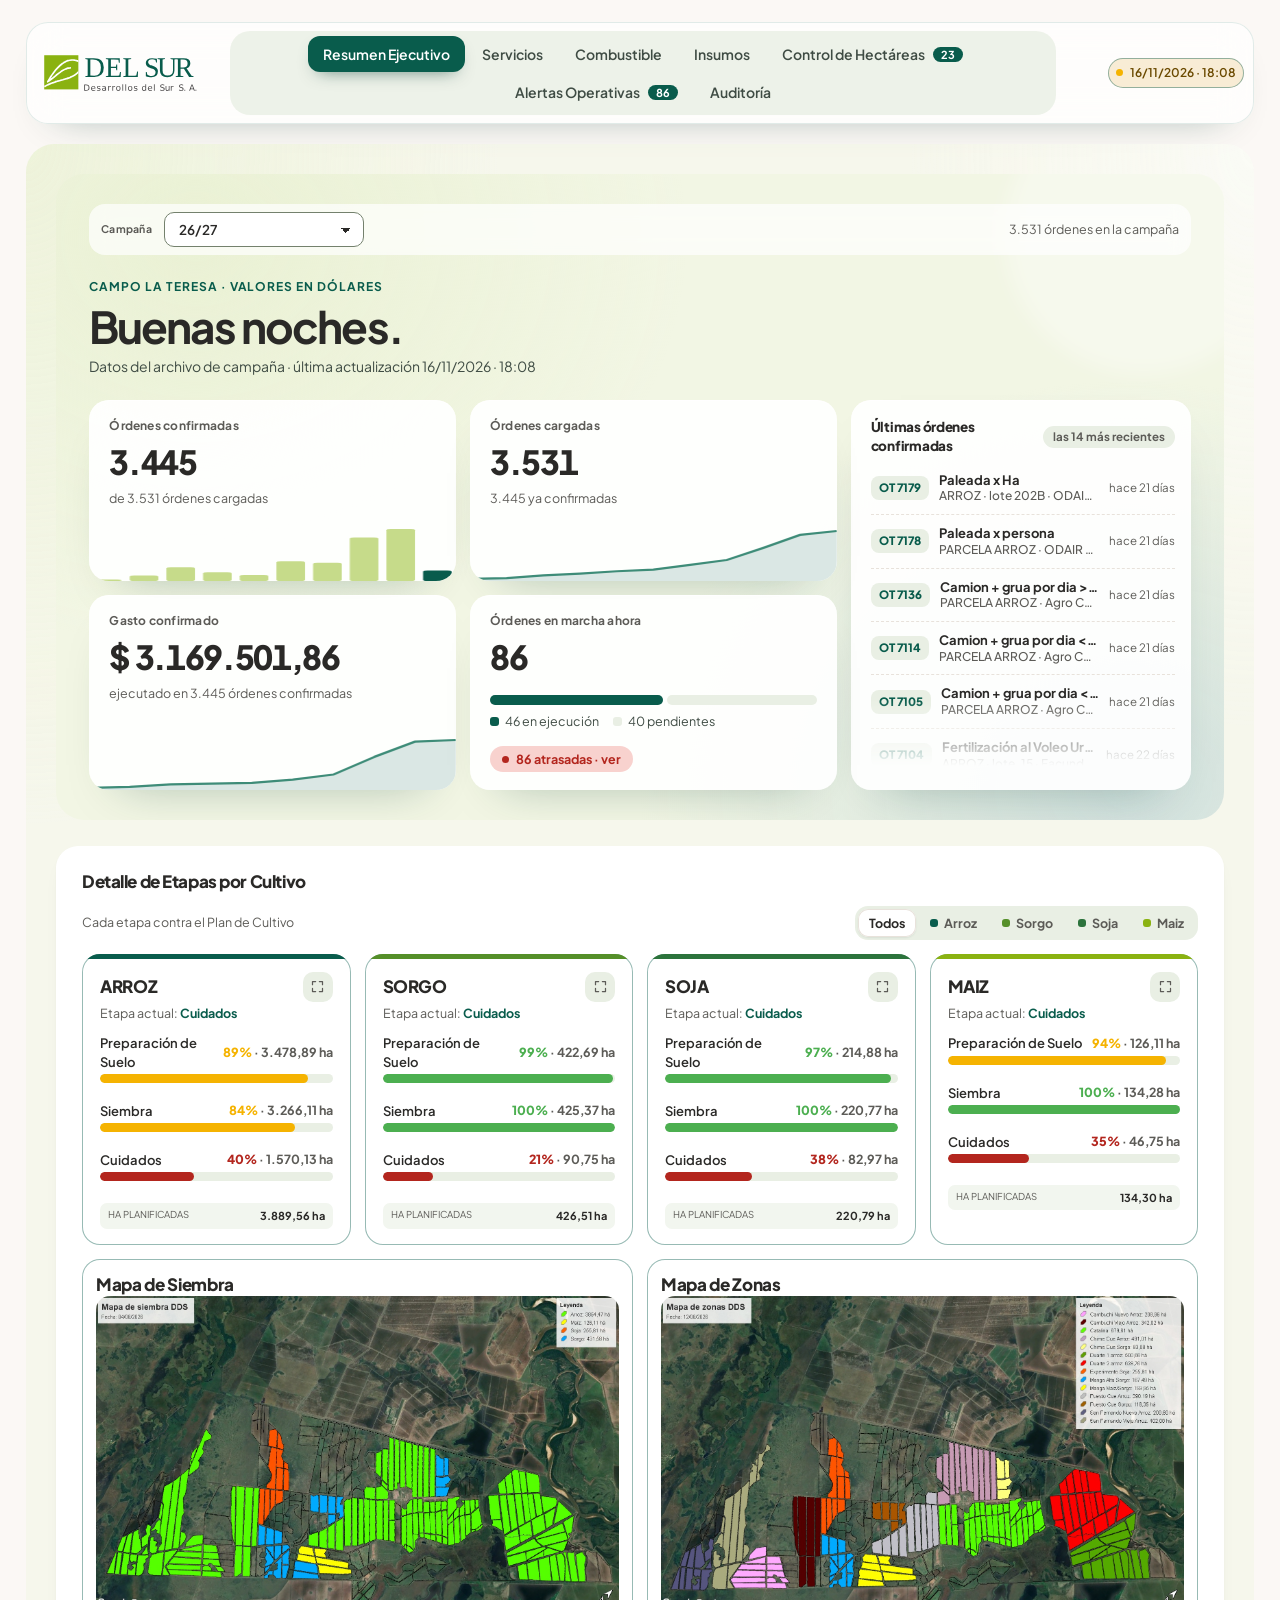
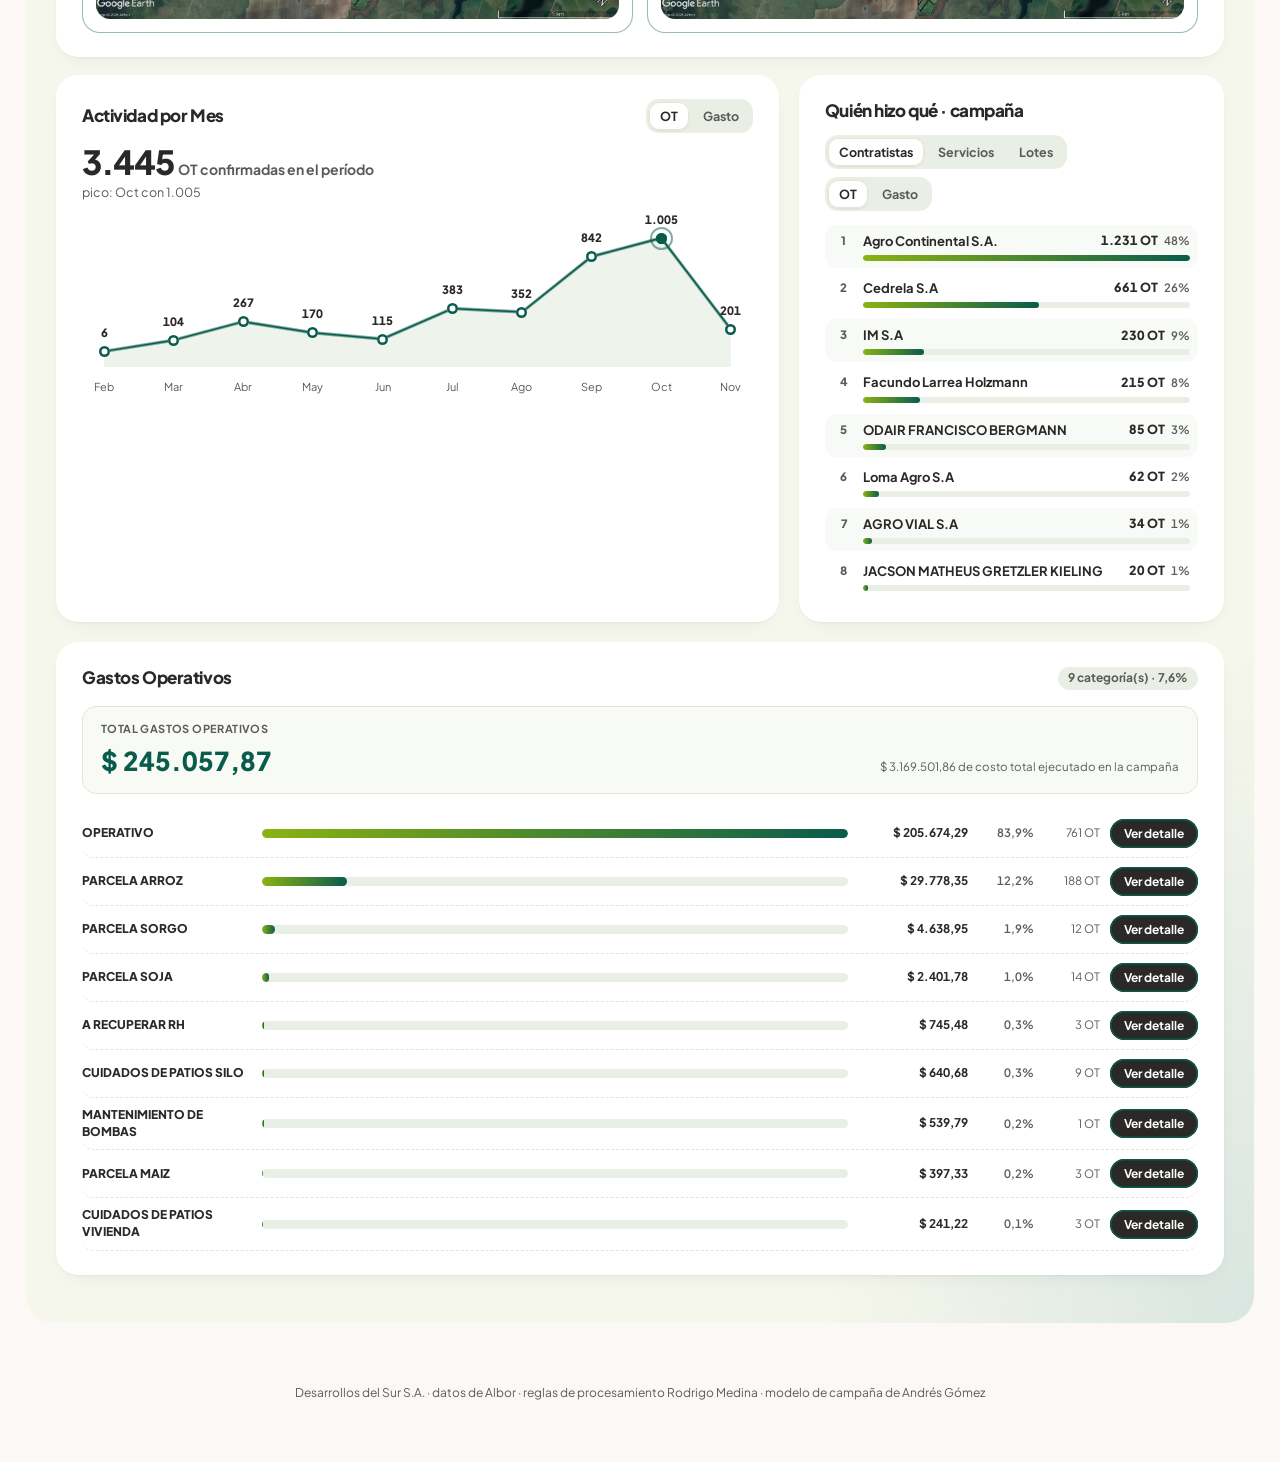
==== index.html @ 4238212d "Agregar detalle desplegable en alertas operativas" ====
<!DOCTYPE html>
<html lang="es">
<head>
<meta charset="utf-8">
<meta name="viewport" content="width=device-width,initial-scale=1">
<title>Dashboard Campaña 26/27 · Del Sur</title>
<!-- Favicon: el isotipo vectorial de Del Sur (img/del-sur-isotipo.svg) — el cuadrado lima
     #8AB211 con la hoja en blanco, que a 16px se lee bien porque es una silueta sobre color
     pleno. Hasta el 26/10/2026 aca habia un PNG en base64 incrustado: 6.021 caracteres que
     viajaban dentro del HTML en cada carga.
     Los dos PNG son respaldo y no sobran: Safari NO soporta favicon en SVG, y
     apple-touch-icon es el icono que usa iOS al agregar la pagina a la pantalla de inicio.
     Los tres archivos ya estaban en el repo desde el 20/10, sin enlazar. -->
<link rel="icon" type="image/svg+xml" href="img/del-sur-isotipo.svg">
<link rel="icon" type="image/png" sizes="32x32" href="img/favicon-32.png">
<link rel="apple-touch-icon" href="img/apple-touch-icon.png">
<!-- Plus Jakarta Sans: la tipografia del Portal del Sur. Es el cambio de mayor impacto visual de
     todo el redisenio — mas que cualquier regla de layout. Se pide a Google Fonts igual que el
     Portal; si algun dia molesta la dependencia externa, se autoaloja y solo cambia este link.
     display=swap para que el tablero se lea con la tipografia del sistema mientras baja. -->
<link rel="preconnect" href="https://fonts.googleapis.com">
<link rel="preconnect" href="https://fonts.gstatic.com" crossorigin>
<link rel="stylesheet" href="https://fonts.googleapis.com/css2?family=Plus+Jakarta+Sans:wght@400;500;600;700;800&display=swap">
<link rel="stylesheet" href="css/base.css">
<!-- Los tokens que consumen ui.css y shell.css: espaciado, escala tipografica, superficies,
     tintes, sombras y los pasteles derivados del logo. Va JUSTO despues de base.css y antes de las
     hojas de modulo. No redefine nada de base.css: las correcciones de contraste viven alla. -->
<link rel="stylesheet" href="css/tokens.css">
<link rel="stylesheet" href="css/overlay.css">
<link rel="stylesheet" href="css/header.css">
<link rel="stylesheet" href="css/tabs.css">
<link rel="stylesheet" href="css/panel.css">
<link rel="stylesheet" href="css/kpis.css">
<link rel="stylesheet" href="css/cultivos.css">
<link rel="stylesheet" href="css/avance.css">
<link rel="stylesheet" href="css/problemas.css">
<link rel="stylesheet" href="css/resumen.css">
<link rel="stylesheet" href="css/mapa.css">
<link rel="stylesheet" href="css/tables.css">
<link rel="stylesheet" href="css/gastos.css">
<link rel="stylesheet" href="css/alertas.css">
<link rel="stylesheet" href="css/auditoria.css">
<link rel="stylesheet" href="css/footer.css">
<!-- Las dos capas del redisenio, en ESTE orden. ui.css va despues de las hojas de modulo porque
     son refinamientos que tienen que ganarles sin subir especificidad; shell.css va ULTIMA porque
     es la capa que define el resultado final (lo dice su propio encabezado). Invertirlas cambia
     que regla gana en el encabezado, en las tablas y en los KPI. -->
<link rel="stylesheet" href="css/ui.css">
<link rel="stylesheet" href="css/shell.css">
<!-- Ultima a proposito: la hoja de impresion necesita ganarle a las de modulo y al vestido por
     orden de carga, sin subir especificidad. Ver css/reporte.css. -->
<link rel="stylesheet" href="css/reporte.css">
</head>
<body>

<div id="overlay"><div class="box">
  <div class="spin"></div>
  <h2 id="ov-title">Cargando datos de campaña…</h2>
  <p id="ov-msg">Descargando y procesando la información desde el repositorio remoto.</p>
  <button class="retry" id="ov-retry">Reintentar</button>
</div></div>

<div class="wrap" id="app">
  <header class="top">
    <div class="brand">
      <!-- El logotipo es img/brand/del-sur-logo.svg, el VECTORIAL. Hasta el 23/10/2026 se cargaba
           img/logo_del_sur.svg, que pese a la extension no era vectorial: eran 2.061.979 bytes de
           PNG en base64 metidos dentro de un <svg>, sin un solo valor de color en el archivo. El
           vectorial pesa 15.137 bytes —136 veces menos, y se descarga en cada carga de pagina— y
           trae los colores reales de la marca (#8AB211 el lima de la hoja, #095C4C el petroleo del
           texto, #494748 el gris y el blanco). Es ademas la fuente de la paleta: la correccion de
           --teal en base.css sale de este archivo.
           Se usa el de img/brand/, que es el que se mantiene: el 19/10 se le saco la bajada
           ("PRODUCCION AGRICOLA - GANADERA") y el viewBox paso de 281x87 a 281x72. El de la raiz,
           img/del-sur-logo.svg, quedo con la version vieja y ya no se carga.
           Ojo: las proporciones no son iguales a las del PNG anterior (4,47 contra 3,90), asi que
           a la misma altura de 56px el logotipo se ve algo mas angosto. -->
      <div class="logo-box"><img src="img/brand/del-sur-logo.svg" alt="Desarrollos del Sur S.A."></div>
      <!-- El 26/10/2026 se saco de aca el titulo "Seguimiento de Campana 26/27" y la barra paso a
           tener la estructura de Airo: marca | botones | derecha, sin titulo de pagina (ver
           shell.html:100-130 del Portal). El titular seguia ocupando el centro de la barra, que es
           justo el lugar donde Airo pone los modulos.
           El titulo NO se borro, se volvio invisible-pero-legible: sigue siendo el unico <h1> del
           documento y es lo primero que anuncia un lector de pantalla al entrar. Sacarlo del todo
           dejaba la pagina sin encabezado de primer nivel.
           La bajada se queda: pasa a ser la segunda linea de la marca, que es el mismo lugar que
           ocupa "Desarrollos del Sur" bajo el logotipo de Airo. -->
      <div class="b-txt"><h1 class="solo-lectores">Seguimiento de Campaña 26/27</h1>
        <!-- La moneda se declara aca, una sola vez para todo el tablero: cada monto lleva un "$"
             corto y ninguna columna repite "US$" en su encabezado. Antes el simbolo largo iba en
             cada celda — 268 repeticiones solo en el Detalle por Servicio — para decir algo que no
             cambia en ninguna pantalla. Todas las cifras del Excel vienen en dolares. -->
        </div>
    </div>
    <!-- Los modulos viven DENTRO de la barra, en la columna del medio, como .mg-navs en Airo. -->
    <nav class="tabs" id="tabs-nav">
      <button class="tab active" data-mod="resumen">Resumen Ejecutivo</button>
      <button class="tab" data-mod="servicios">Servicios</button>
      <button class="tab" data-mod="combustible">Combustible</button>
      <button class="tab" data-mod="insumos">Insumos</button>
      <button class="tab" data-mod="hectareas">Control de Hectáreas <span class="badge" id="b-exc">0</span></button>
      <button class="tab" data-mod="alertas">Alertas Operativas <span class="badge" id="b-al">0</span></button>
      <button class="tab" data-mod="auditoria">Auditoría</button>
    </nav>
    <div class="header-right">
      <button type="button" class="menu-toggle" id="menu-toggle" aria-label="Abrir menú de módulos" aria-expanded="false" aria-controls="tabs-nav">
        <span class="menu-toggle-bars" aria-hidden="true"><span></span><span></span><span></span></span>
      </button>
      <div class="t-date" id="t-date">—</div>
    </div>
  </header>

  <div class="menu-backdrop" id="menu-backdrop" hidden></div>
  <!-- TAB 1: Resumen Ejecutivo -->
  <section class="page active">

    <!-- Filtro de Campaña del Resumen Ejecutivo. Es EXCLUSIVO de esta pestaña y de la vista
         "Avance Detallado" que cuelga de ella (comparten el mismo estado, campaniaResumenActiva en
         render.js): cambia TODO el contexto del Resumen — KPIs, costos, etapas por cultivo, gastos
         operativos y posibles problemas — eligiendo un paquete ya calculado de D.resumen_campanias.
         NO es un filtro global: Servicios (que tiene el suyo propio), Combustible, Insumos, Control
         de Hectáreas, Alertas Operativas y Auditoría no reaccionan a este selector. Arranca siempre
         en la campaña vigente, nunca recuerda la última elección.
         No lleva .fnote: su texto cambiaría de largo con cada campaña y reacomodaría el select en
         cada cambio (ver CLAUDE.md). El contexto de la campaña va en el pie de los KPIs. -->
    <!-- La portada del Resumen tiene la forma del hero de Airo (#mg-hero, shell.html:139-170):
         primero la fila de filtros, despues el encabezado grande — versalitas, saludo y linea de
         frescura — y abajo las cifras.
         Dos piezas de Airo NO estan, porque copiarlas seria inventar datos:
         - el nombre en el saludo ("Buenas tardes, Andres."): aca no hay sesion ni usuario. Queda
           el saludo a secas, que es lo que el propio Airo hace en su otra vista (minga.js:932).
         - la cadena "Albor -> n8n -> Airo": este tablero lee un .xlsx exportado, no Albor en vivo.
           Dibujar ese flujo mostraria una tuberia que no existe. -->
    <section class="hero">
      <div class="gfilter">
        <label for="rescampania">Campaña</label>
        <select id="rescampania"></select>
        <!-- Airo cierra su fila de filtros con el total a la derecha ("2.940 ordenes"). -->
        <p class="gfilter-cuenta" id="res-cuenta"></p>
      </div>

      <div class="hero-cab">
        <div>
          <p class="eyebrow" id="hero-eyebrow">Campo La Teresa · Valores en Dólares</p>
          <h2 id="hero-hola">Hola.</h2>
          <p class="hero-sub" id="hero-sub"></p>
        </div>
      </div>

      <!-- 1. Estado general de la campaña.
           Las tarjetas y la cinta comparten una grilla de dos columnas, como .mg-hero-cuerpo en
           Airo (minga.css:231): las cifras a la izquierda en dos columnas, la cinta de ordenes
           a la derecha en una columna fija. -->
      <div class="hero-cuerpo">
        <div class="kpis kpis-exec" id="exec-kpis"></div>
        <!-- Airo rotula su cinta "de Albor" con un punto en vivo. Acá NO: este tablero lee el
             .xlsx exportado, no Albor en tiempo real, así que decir eso seria mentir sobre de
             donde salen los datos. En su lugar va cuantas ordenes se estan listando. -->
        <div class="cinta-ot">
          <div class="cinta-cab"><b>Últimas órdenes confirmadas</b><span class="cinta-n" id="cinta-n"></span></div>
          <div class="cinta-lista" id="cinta-lista"></div>
        </div>
      </div>
    </section>

    <!-- 2. Detalle de Etapas por Cultivo: primer bloque analítico tras los KPIs. El Mapa de
         Siembra vive DENTRO de esta misma cuadrícula (.cults), como una tarjeta más al final —
         renderCultivoDetalle() (render.js) la agrega al innerHTML junto con las tarjetas de
         cultivo, así ocupa las columnas vacías de la última fila en vez de tener su propio panel
         aparte (ver README.md). No hay markup fijo acá para la imagen: se pierde cada vez que
         render.js reescribe #cults, por eso el listener de events.js está delegado sobre #cults
         (elemento estable), no atado directo a la imagen. -->
    <!-- La puerta de entrada a "Avance Detallado" (más abajo) ya no está acá: vive dentro de la
         tarjeta del cultivo que se pone en foco, abajo a la izquierda, y abre el desglose de ESE
         cultivo. Un acceso general no tenía a qué cultivo llevar — abría al último mirado — y esa
         vista es siempre de un cultivo. La arma renderCultivoDetalle() en js/render.js. -->
    <div class="panel"><h3>Detalle de Etapas por Cultivo</h3>
      <!-- Cabecera al modo de Airo (.mg-hero-avance-cab, shell.html:182): de un lado qué se está
           mirando, del otro las píldoras para mirar un cultivo solo. Las píldoras las llena
           renderCultivoDetalle(), que es quien sabe qué cultivos tiene la campaña elegida. -->
      <div class="cults-cab">
        <p class="cults-sub">Cada etapa contra el Plan de Cultivo</p>
        <div class="segbtns" id="cult-foco" role="group" aria-label="Ver avance de"></div>
      </div>
      <div class="cults" id="cults"></div></div>

    <!-- 3. Ejecución operacional.
         "Estado de las Órdenes de Trabajo" se retiró: sus tres cifras ya están arriba, en las
         tarjetas de portada — confirmadas en la suya, y En Ejecución + Pendientes en "Órdenes en
         marcha ahora", con su barra de dos tramos. Era el mismo dato dos veces.
         La actividad queda sola, a todo el ancho, así que ya no necesita el envoltorio de dos
         columnas. -->
    <!-- Los dos van lado a lado, como .mg-extra2 en Airo (minga.css:1188): la actividad
         ocupa 1,7 partes y el ranking 1. Debajo de 1100px se apilan. -->
    <div class="resumen-par">
    <div class="panel"><h3>Actividad por Mes
      <!-- Qué medir, con el mismo grupo segmentado que las píldoras de cultivo. Los botones los
           pinta renderActividadMensual() para que el elegido salga marcado sin duplicar el
           estado entre el HTML y el JS. -->
      <div class="segbtns" id="act-medir" role="group" aria-label="Qué medir"></div></h3>
      <!-- La cifra grande del período y el pico, como en la cabecera de .mg-act de Airo: antes
           esa misma información iba en una nota chica debajo del gráfico. -->
      <div class="lchart-cab" id="act-cab"></div>
      <div id="resumen-actividad-mensual"></div></div>

    <!-- "Quién hizo qué": el mismo trabajo confirmado, agrupado por contratista, por servicio o
         por lote (.mg-rank en Airo). Los dos grupos de botones los pinta renderRanking(). -->
    <div class="panel"><h3>Quién hizo qué · campaña</h3>
      <!-- Los dos grupos van juntos debajo del título y alineados a la izquierda, como
           .mg-rank-cab en Airo (minga.css:993). Con el primero empujado al extremo derecho del
           título y el segundo pegado a la izquierda, los dos escalones no se leían como dos
           decisiones de la misma lista. -->
      <div class="rank-cab">
        <div class="segbtns" id="rank-dim" role="group" aria-label="Agrupar por"></div>
        <div class="segbtns segbtns-chico" id="rank-med" role="group" aria-label="Medir por"></div>
      </div>
      <div class="rank-lista" id="rank-lista"></div>
    </div>
    </div>

    <!-- 4. Gastos Operativos: MISMA posición/estilo de tarjeta que el viejo panel "Distribución
         del Gasto: Áreas No Agrícolas" que reemplaza (mismo wrapper .panel, mismo lugar del
         módulo) — desglose de gastos operativos (Actividades no agrícolas de OPERATIVAS,
         config.js) por categoría, con detalle expandible por Servicio/Contratista.
         "opex-panel" es una clase adicional (no reemplaza a .panel) solo para separarla del
         bloque de arriba (Estado de OT + Actividad Mensual) sin afectar el margen del resto de
         los .panel del dashboard — ver resumen.css. -->
    <div class="panel opex-panel"><h3>Gastos Operativos <span id="opex-sub"></span></h3>
      <div class="opex-total" id="opex-total"></div>
      <div id="opex-rows"></div>
    </div>

    <!-- "Posibles Problemas en la Campaña" se retiró del tablero a pedido. El modelo las sigue
         calculando (resumen.problemas, js/data/resumen.js): no se borró ninguna regla, solo dejó
         de mostrarse. -->
  </section>

  <!-- TAB 2 -->
  <section class="page">
    <!-- Filtros de Servicios. "Campaña" es EXCLUSIVO de este módulo: cambia sobre qué campaña de
         consultasOT se calcula toda la pestaña (opciones dinámicas, ver renderAll en render.js) y
         no afecta a ningún otro módulo. Se combina con Mes y con los filtros de Detalle por Servicio. -->
    <div class="gfilter"><label for="gcampania">Campaña</label>
      <select id="gcampania"></select>
      <label for="gmes">Mes</label>
      <select id="gmes"><option value="ALL">Toda la Campaña</option></select>
      <!-- Cultivo tiene el MISMO alcance que Mes: no esconde filas ya calculadas, vuelve a sumar
           cada grupo sobre las OT de ese cultivo (ver filtrarServiciosPorCultivo en
           js/data/servicios.js), asi que KPIs, acumulado, Detalle por Servicio y Gasoil por Área
           quedan todos expresados sobre Campaña + Mes + Cultivo. Opciones dinamicas por campaña,
           con ARROZ/SOJA/SORGO/MAIZ primero. -->
      <label for="gcultivo">Cultivo</label>
      <select id="gcultivo"><option value="ALL">Todos</option></select>
      <!-- Lote: mismo alcance que Cultivo (vuelve a sumar los grupos, ver filtrarServiciosPorLote en
           js/data/servicios.js). Es DEPENDIENTE del Cultivo: elegir uno acota la lista a sus lotes;
           con Cultivo en "Todos" se ven todos. Ver poblarLotesServicios en render.js. -->
      <label for="glote">Lote</label>
      <select id="glote"><option value="ALL">Todos</option></select>
      <span class="fnote" id="gnote"></span></div>
    <div class="gkpis" id="gkpis"></div>
    <div class="panel hero-panel"><h3>Detalle por Servicio <span id="gld-sub"></span></h3>
      <div class="scontr">
        <label for="glabor">Servicio</label>
        <select id="glabor"><option value="ALL">Todos los servicios</option></select>
        <label for="gestadio">Estadio</label>
        <select id="gestadio"><option value="ALL">Todos los estadios</option></select>
        <label for="gcontratista">Contratista</label>
        <select id="gcontratista"><option value="ALL">Todos</option></select>
      </div>
      <div class="scroll scroll-tall"><table class="ldt"><thead><tr>
        <!-- "Trabajo Ejecutado" unifica las viejas columnas "Ha Ejec." y "Horas Ejec.": cada fila
             muestra la cantidad con SU unidad (ha / hrs / kg), nunca convertida a otra — ver
             renderLaborDetalle (render.js). -->
        <!-- La columna "OT Conf." lleva el caret ▸/▾: cada fila se despliega y muestra las OT
             individuales que la componen (OT · Fecha · Cultivo · Lote · Trabajo Ejecutado · Costo
             Total), sin columna extra de "Ver detalle" — ver renderLaborDetalle (render.js). -->
        <!-- Dos columnas de plata, y la diferencia entre ellas son los insumos:
             · "Costo Servicio" = labor propia + labor de terceros. Es lo que costo el SERVICIO.
             · "Costo Total"    = eso mas los insumos que la OT consumio.
             Van pegadas a proposito: leerlas juntas es lo que distingue un servicio caro de uno
             barato que aplico mucho producto. En Siembra la fila dice US$ 170.203,55 de servicio
             contra US$ 759.134,00 de total — el resto es semilla y tratamiento.
             Las columnas "Labor Tercero" e "Insumos" siguen sin estar (se quitaron a pedido del
             usuario el 24/09/2026): el modelo calcula las tres partes (l.prop/l.terc/l.ins), pero
             la tabla no desglosa la labor en propia/tercero ni muestra el insumo suelto.
             "Costo Servicio" reemplazo al panel aparte de Costo de Servicios (sin insumos), que
             duplicaba esta misma tabla mas abajo (13/10/2026, decision del usuario). -->
        <th>Servicio</th><th>Estadio</th><th class="tr">OT Conf.</th><th class="tr">Trabajo Ejecutado</th>
        <th>Contratista</th><th class="tr">Costo Servicio</th><th class="tr">Costo Total</th></tr></thead><tbody id="gld"></tbody></table></div></div>
    <!-- Sin KPI de litros arriba de la tabla: el mismo numero esta ahora en la fila de Total, al
         pie, que es donde se lee junto con las OT y el costo que lo acompanan. -->
    <div class="panel sub"><h3>Consumo de Gasoil por Área</h3>
      <!-- Igual que el Detalle por Servicio: la columna "OT" lleva el caret ▸/▾ y cada área se
           despliega con las OT que la componen, con las MISMAS columnas de aquel desplegable
           (OT · Fecha · Cultivo · Lote · L. Consumidos · Costo Total · Observaciones) — ver
           renderGasoil/svDetalleGasoil en js/render.js. -->
      <!-- Las mismas columnas del Detalle por Servicio, con "L. Consumidos" donde aquel pone
           "Trabajo Ejecutado" y sin su "Costo Servicio": en estas OT no hay labor que separar del
           total, el costo es todo combustible. Servicio y Contratista van VACIAS: asi vienen en las lineas del
           Excel para estas OT —no traen linea de categoria Servicio y el campo contratista esta
           en blanco—, y se muestran tal cual en lugar de inventarles un valor. El area es el
           estadio de la OT, por eso ocupa esa columna. La barra de Participacion y la columna %
           se quitaron a pedido del usuario. -->
      <div class="scroll"><table><thead><tr><th>Servicio</th><th>Estadio</th><th class="tr">OT Conf.</th><th class="tr">L. Consumidos</th><th>Contratista</th><th class="tr">Costo Total</th></tr></thead><tbody id="gasbody"></tbody></table></div></div>
    <!-- Trabajos que la campania hizo PARA un tercero. El dato sale de la observacion de la OT,
         que es el unico lugar donde consta: el contratista dice quien ejecuto, no para quien. Va
         debajo del gasoil porque la mayoria son traslados y logistica, el mismo tipo de trabajo. -->
    <div class="panel sub"><h3>Trabajos para Terceros <span id="terc-sub"></span></h3>
      <!-- Mes propio: el de la barra de arriba NO se aplica a este panel, para que los dos no se
           crucen y dejen la tabla vacia sin que se entienda cual de los dos la vacio. Campania y
           Cultivo si siguen valiendo, porque definen el conjunto de OT. -->
      <div class="scontr">
        <label for="tercmes">Mes</label>
        <select id="tercmes"><option value="ALL">Toda la Campaña</option></select>
        <label for="terctercero">Tercero</label>
        <select id="terctercero"><option value="ALL">Todos</option></select>
      </div>
      <div class="scroll"><table><thead><tr><th>Tercero / OT</th><th>Fecha</th><th>Trabajo</th><th class="tr">Horas</th><th class="tr">Costo</th></tr></thead><tbody id="tercbody"></tbody></table></div></div>
  </section>

  <!-- TAB 3: Combustible -->
  <section class="page" id="pg-combustible">
    <div class="gfilter">
      <label for="cmes">Mes</label>
      <select id="cmes"><option value="ALL">Toda la Campaña</option></select>
      <label for="cterc">Tercero</label>
      <select id="cterc"><option value="ALL">Todos</option></select>
      <!-- Máquina: sale de la observación de la OT (ver COMBUSTIBLE_MAQUINAS en js/config.js, que
           reúne todas las variantes de escritura de cada equipo). Solo los movimientos con OT
           vinculada tienen observación, así que elegir una máquina deja fuera del resultado a los
           niveles "Solo contratista" y "OT no disponible" — es esperado, no un filtro roto. -->
      <label for="cmaq">Máquina</label>
      <select id="cmaq"><option value="ALL">Todas</option></select>
      <!-- Movimiento: separa el consumo real de los préstamos de combustible y sus devoluciones,
           que viajan en la misma hoja pero no son consumo (ver clasificarPrestamoCombustible en
           js/data/combustible.js). Los préstamos no tienen tercero ni máquina, así que elegir uno
           de esos filtros los deja fuera. -->
      <label for="ctipo">Movimiento</label>
      <select id="ctipo">
        <option value="ALL">Todos</option>
        <option value="consumo">Solo consumo</option>
        <option value="prestamo">Solo préstamos</option>
        <option value="devolucion">Solo devoluciones</option>
      </select>
      <button type="button" class="prob-link" id="comb-print">Imprimir reporte</button>
    </div>
    <!-- Encabezado del reporte. En pantalla no se ve: existe para el papel, donde los cuatro
         selectores de arriba salen como cajas que no dicen qué está elegido y la hoja termina
         sin decir de qué recorte de datos habla. Lo llena combArmarReporte() en js/render.js,
         que es quien sabe qué quedó seleccionado. -->
    <div class="rep-cab" id="comb-reporte">
      <h2>Reporte de Combustible</h2>
      <p class="rep-filtros" id="comb-rep-filtros"></p>
      <p class="rep-pie" id="comb-rep-pie"></p>
    </div>
    <div class="kpis" id="comb-balance"></div>
    <div class="panel sub"><h3>Ingresos</h3>
      <div class="scroll"><table><thead><tr><th>Proveedor</th><th class="tr">Registros</th><th class="tr">Litros</th><th class="tr">Participación</th><th class="tr">%</th></tr></thead><tbody id="combingbody"></tbody></table></div></div>
    <!-- Consumo: la columna no es "Tercero" sino "Uso / Detalle". El texto sale de la atribución
         por niveles que resuelve js/data/combustible.js (OT vinculada -> observación de la OT;
         Solo contratista -> nombre del tercero; OT no disponible -> parcela del movimiento; Labor
         Propia), a partir del cruce consultaInsumos.referenciaOrigen = consultaOT.referencia. Todo
         se resuelve al construir el modelo, nunca al renderizar. Clic en una fila para ver sus
         movimientos; la última fila es el total de lo que se está viendo con los filtros activos.
         El orden de las filas depende del filtro de Máquina: sin filtro van por litros, de mayor a
         menor (la vista general responde "en qué se va el combustible"); con una máquina elegida van
         cronológicamente, de la más antigua a la más reciente (ahí se lee la cronología de ese
         equipo). La fecha no es una columna: se lee al desplegar la fila, junto al movimiento al
         que pertenece. -->
    <div class="panel sub"><h3>Consumo <span id="comb-uso-sub"></span></h3>
      <div class="scroll"><table><thead><tr><th>Uso / Detalle</th><th class="tr">Movimientos</th><th class="tr">Consumo</th><th class="tr">Participación</th><th class="tr">%</th></tr></thead><tbody id="combbody"></tbody></table></div></div>
  </section>

  <!-- TAB 4: Insumos -->
  <section class="page">
    <div class="gfilter">
      <label for="imes">Mes</label>
      <select id="imes"><option value="ALL">Toda la Campaña</option></select>
      <label for="itipo">Tipo de Insumo</label>
      <select id="itipo"><option value="ALL">Todos</option></select>
      <label for="iinsumo">Insumo</label>
      <select id="iinsumo"><option value="ALL">Todos los Insumos</option></select>
    </div>
    <div class="kpis hidden" id="ins-stock-kpis"></div>
    <div class="kpis" id="ins-activity-kpis"></div>
    <div class="errbanner hidden" id="ins-multi-unidad-warning"></div>
    <div class="panel sub"><h3>Ingreso de Insumos <span id="ins-ingreso-sub"></span></h3>
      <div class="scroll"><table><thead><tr><th>Insumo</th><th>Proveedor</th><th class="tr" title="Cantidad de registros agrupados">Movimientos</th><th class="tr">Cantidad</th></tr></thead><tbody id="ins-ingreso"></tbody></table></div></div>
    <div class="panel sub"><h3>Consumo de Insumos <span id="ins-consumo-sub"></span></h3>
      <div class="scroll"><table><thead><tr><th>Insumo</th><th>Proveedor</th><th class="tr" title="Cantidad de registros agrupados">Movimientos</th><th class="tr">Cantidad</th></tr></thead><tbody id="ins-consumo"></tbody></table></div></div>
    <div class="panel sub" id="ins-resumen-unidades-panel"><h3>Resumen de Cantidades por Unidad de Medida</h3>
      <div class="scroll"><table><thead><tr><th class="tr" title="Cantidad de insumos distintos agrupados en esta unidad">Insumos</th><th class="tr">Stock Inicial</th><th class="tr">Ingreso</th><th class="tr">Consumo</th><th class="tr">Balance</th></tr></thead><tbody id="ins-resumen-unidades"></tbody></table></div></div>
  </section>

  <!-- TAB 5 -->
  <section class="page">
    <div class="gfilter ha-filtros">
      <!-- Cultivo va primero porque es el filtro mas grueso: acota los otros dos. Es un <select>
           comun y no un .ha-selector con buscador como Servicio y Lote — son cuatro opciones, un
           buscador ahi seria un paso de mas. Comparte el estilo igual: .gfilter los pinta juntos. -->
      <label for="ha-cultivo">Cultivo</label>
      <select id="ha-cultivo"><option value="">Todos los cultivos</option></select>
      <label id="ha-label-servicio" for="ha-toggle-servicio">Servicio</label>
      <div class="ha-selector" data-filtro="servicio">
        <!-- multiple: Servicio admite varios valores. Nace de que el informe PDF de labores
             repetidas tenia que poder listar las cuatro labores de plaina y disco juntas, y con un
             solo valor hacian falta cuatro informes. El <select> real sigue oculto y es solo el
             estado; lo que se ve y se opera es el menu de abajo. -->
        <select id="ha-servicio" multiple hidden aria-hidden="true" tabindex="-1"><option value="">Todos los servicios</option></select>
        <button type="button" class="ha-selector-toggle" id="ha-toggle-servicio" aria-haspopup="dialog" aria-expanded="false" aria-controls="ha-menu-servicio" aria-labelledby="ha-label-servicio ha-toggle-servicio">Todos los servicios</button>
        <div class="ha-selector-menu" id="ha-menu-servicio" role="dialog" aria-labelledby="ha-label-servicio" hidden>
          <input type="search" id="ha-buscar-servicio" placeholder="Buscar servicio…" aria-label="Buscar servicio" autocomplete="off" aria-controls="ha-opciones-servicio">
          <div class="ha-selector-opciones" id="ha-opciones-servicio"></div>
          <span class="ha-selector-estado" id="ha-estado-servicio" role="status"></span>
        </div>
      </div>
      <label id="ha-label-lote" for="ha-toggle-lote">Lote</label>
      <div class="ha-selector" data-filtro="lote">
        <select id="ha-lote" hidden aria-hidden="true" tabindex="-1"><option value="">Todos los lotes</option></select>
        <button type="button" class="ha-selector-toggle" id="ha-toggle-lote" aria-haspopup="dialog" aria-expanded="false" aria-controls="ha-menu-lote" aria-labelledby="ha-label-lote ha-toggle-lote">Todos los lotes</button>
        <div class="ha-selector-menu" id="ha-menu-lote" role="dialog" aria-labelledby="ha-label-lote" hidden>
          <input type="search" id="ha-buscar-lote" placeholder="Buscar lote…" aria-label="Buscar lote" autocomplete="off" aria-controls="ha-opciones-lote">
          <div class="ha-selector-opciones" id="ha-opciones-lote"></div>
          <span class="ha-selector-estado" id="ha-estado-lote" role="status"></span>
        </div>
      </div>
      <button type="button" id="ha-limpiar">Limpiar filtros</button>
      <span class="fnote" id="ha-ayuda">Buscá por palabras, sin importar acentos o mayúsculas. En Servicio podés elegir varios a la vez; el menú queda abierto hasta que lo cierres. Los filtros se combinan y actualizan las tablas y los indicadores.</span>
    </div>
    <div class="kpis" id="ha-kpis"></div>
    <div class="panel"><h3>Lotes con Exceso de Superficie · Detalle de OT y Labores <span id="exc-sub"></span></h3>
      <div class="scroll"><table><!-- Siete columnas. Las filas de detalle reutilizan la grilla con otro significado:
                 OT | Actividad | Servicio | Fecha | Estado | Ha | % Exceso — ver renderControlHectareasDatos en render.js. -->
            <thead><tr><th colspan="2">Cultivo</th><th>Lote</th><th class="tr">Ha Plan</th><th class="tr">Ha Ejec.</th><th class="tr">Dif. Ha</th><th class="tr">% Exceso</th></tr></thead><tbody id="exc"></tbody></table></div></div>
    <!-- La MISMA labor de PREPARACION DE SUELO cargada mas de una vez sobre un lote, donde la SUMA
         de esas OT pasa el plan. No lo detecta el panel de arriba: alli el lote entra con la OT mas
         grande (max), no con la suma, asi que dos pasadas de 24,22 ha sobre un lote de 24,22 dan
         exceso cero. Los Cuidados quedan fuera a proposito: repetirlos es agronomicamente normal
         (ver REPETIDAS_ESTADIOS en config.js). -->
    <div class="panel" id="panel-repetidas"><h3>Labores de Preparación Repetidas que Superan el Lote · Detalle de OT <span id="rep-sub"></span>
      <!-- Imprime SOLO este panel; de ahí se guarda como PDF desde el propio diálogo del
           navegador. Reutiliza .prob-link, el mismo botón-píldora del resto del tablero. -->
      <button type="button" class="prob-link" id="rep-pdf">Informe PDF</button></h3>
      <!-- Encabezado del informe: en pantalla no se ve, existe para el papel. Lo llena
           repArmarInforme() en js/render.js, que es quien sabe qué filtros están puestos. -->
      <div class="rep-cab" id="rep-informe">
        <h2>Labores de preparación repetidas que superan el lote</h2>
        <p class="rep-filtros" id="rep-informe-filtros"></p>
        <p class="rep-pie" id="rep-informe-pie"></p>
      </div>
      <div class="scroll"><table><thead><tr><th>Cultivo</th><th>Lote</th><th>Labor</th><th class="tr">Ha Plan</th><th class="tr">Suma OT</th><th class="tr">Dif. Ha</th><th class="tr">% Exceso</th></tr></thead><tbody id="rep"></tbody></table></div></div>
    <div class="panel"><h3>Lotes inhabilitados · Detalle de OT y Labores <span id="cancel-sub"></span></h3>
      <div class="scroll"><table><thead><tr><th>Cultivo</th><th>Lote</th></tr></thead><tbody id="cancel"></tbody></table></div></div>
    <div class="panel"><h3>OT sin Correspondencia en el Plan de Cultivo <span id="sinrtk-sub"></span></h3>
      <div class="scroll"><table><thead><tr><th>OT</th><th>Cultivo</th><th>Lote</th><th>Actividad</th><th>Labor / Servicio</th><th class="tr">Ha Cargadas</th><th>Estado</th></tr></thead><tbody id="sinrtk"></tbody></table></div></div>
  </section>

  <!-- TAB 6 -->
  <section class="page">
    <div class="gfilter">
      <label for="aestado">Estado</label>
      <select id="aestado">
        <option value="ALL">Todas</option>
        <option value="Pendiente">Pendiente</option>
        <option value="En Ejecución">En Ejecución</option>
      </select>
      <span class="fnote" id="anote"></span>
      <button type="button" class="prob-link" id="al-img">Descargar imagen de atrasadas</button>
    </div>
    <div class="kpis" id="al-kpis"></div>
    <div class="panel"><h3>OT Pendientes y En Ejecución <span id="al-sub"></span></h3>
      <!-- Cada fila se despliega desde el caret de OT y muestra su observacion completa, con el
           mismo patron de interaccion que el Detalle por Servicio. -->
      <div class="scroll"><table><thead><tr><th>Atraso</th><th>OT</th><th>Actividad</th><th>Servicio</th><th>Lote</th><th>Cultivo</th><th>Contratista</th><th>Estado</th><th>F. Teórica</th></tr></thead><tbody id="al"></tbody></table></div></div>
  </section>

  <!-- TAB AUDITORIA: dos sub-módulos dentro de la MISMA pestaña (no son pestañas nuevas del
       dashboard). La sub-navegación usa .subtab, NO .tab: events.js indexa document.
       querySelectorAll('.tab') contra las .page para cambiar de módulo, así que un botón .tab de más
       acá desalinearía esa correspondencia. Ver auditoria.css y mostrarAuditoria() en render.js. -->
  <section class="page">
    <nav class="subtabs" id="audit-subnav">
      <button type="button" class="subtab active" data-audit="infra">Infraestructura</button>
      <button type="button" class="subtab" data-audit="insumos">Insumos por Parcela</button>
      <button type="button" class="subtab" data-audit="siembra">Siembra por Parcela</button>
    </nav>

    <!-- SUB-MODULO 1: Presupuesto de Infraestructura vs Ejecucion (sin cambios) -->
    <div class="audit-view active" id="audit-view-infra">
    <!-- Puentes por Unidad. "Confirmados" son las unidades EJECUTADAS y las únicas que entran en el
         % de avance; En Ejecución y Pendientes se muestran al lado como trabajo en curso / por
         arrancar, nunca sumadas al avance (ver puentesPorUnidad en js/data/auditoria.js). -->
    <div class="panel sub"><h3>Puentes por Unidad</h3>
      <div class="scroll"><table><thead><tr><th>Tipo</th><th class="tr">Presupuestado</th><th class="tr">Confirmados</th><th class="tr">En Ejecución</th><th class="tr">Pendientes</th><th class="tr">Costo (Confirmados)</th><th class="tr">% Avance</th></tr></thead><tbody id="audit-puentes"></tbody></table></div></div>
    <!-- Trabajo de puentes medido en HORAS (retroexcavadora de Cedrela): es apoyo a los puentes de
         labor propia, no una unidad de puente construida, y por eso vive en su propia tabla y sus
         OT no entran en el avance de arriba. Sin presupuesto de horas en el .xlsx de
         infraestructura, así que no lleva % de avance. Clic en una fila para ver sus OT. -->
    <div class="panel sub"><h3>Trabajo de Puentes Propia + Cedrela</h3>
      <div class="scroll"><table><thead><tr><th>Estado</th><th class="tr">OT</th><th class="tr">Horas</th></tr></thead><tbody id="audit-puentes-horas"></tbody></table></div></div>
    <div class="panel sub"><h3>Gastos (trabajos medidos en Horas o Litros) <span id="audit-gastos-sub"></span></h3>
      <div class="scroll"><table><thead><tr><th>Trabajo</th><th class="tr">Horas Ejecutadas</th><th class="tr">Litros</th><th class="tr">Costo (Labor+Insumo)</th><th class="tr">OT (Confirmadas)</th></tr></thead><tbody id="audit-gastos"></tbody></table></div></div>
    <div class="panel"><h3>Auditoría de Infraestructura</h3>
      <div class="scroll"><table><thead><tr><th>Especificación</th><th>Unidad Medida</th><th class="tr">Presupuestado</th><th class="tr">Horas Ejecutadas</th><th class="tr">OT Labor Propia</th><th class="tr">OT Labor Tercero</th></tr></thead><tbody id="audit-items"></tbody></table></div></div>
    <div class="panel sub"><h3>Metros Presupuestados vs. Avance Ejecutado</h3>
      <div class="scroll"><table><thead><tr><th>Ítem</th><th class="tr">Metros Presupuestados</th><th class="tr">Avance Ejecutado</th><th class="tr">% Avance</th></tr></thead><tbody id="audit-metros"></tbody></table></div></div>
    </div>

    <!-- SUB-MODULO 2: Auditoría de Insumos por Parcela. Fuente ÚNICA = la hoja consultaOT, sus
         líneas de insumo de OT confirmadas (D.insumos_parcela, ver data.js): cada línea ya trae su
         parcela completa y sus hectáreas reales en columnas propias, sin cruzar hojas.
         Reutiliza .gfilter/.kpis/.panel/.scroll/tabla del resto del dashboard. -->
    <div class="audit-view" id="audit-view-insumos">
      <div class="gfilter ip-filter">
        <label for="ipcampania">Campaña</label>
        <select id="ipcampania"></select>
        <label for="iplote">Lote</label>
        <select id="iplote"><option value="ALL">Todos</option></select>
        <label for="ipcultivo">Cultivo</label>
        <select id="ipcultivo"><option value="ALL">Todos</option></select>
        <label for="iptipo">Tipo de Insumo</label>
        <select id="iptipo"><option value="ALL">Todos</option></select>
        <label for="ipinsumo">Insumo</label>
        <select id="ipinsumo"><option value="ALL">Todos</option></select>
        <!-- Estado de receta: a diferencia de los demás, no filtra líneas de consultaOT sino el
             resultado de comparar la dosis del lote contra la receta, así que se aplica después de
             agrupar (ver ipEstadoRecetaSel en render.js) y por eso no se repuebla en cascada. -->
        <label for="ipreceta">Estado de Receta</label>
        <select id="ipreceta" onchange="cambiarFiltroInsumosParcela()">
          <option value="ALL">Todos</option>
          <option value="Sobre receta">Sobre receta</option>
          <option value="Bajo receta">Bajo receta</option>
          <option value="Dentro de tolerancia">Dentro de tolerancia</option>
          <option value="Según receta">Según receta</option>
          <option value="Sin receta">Sin receta</option>
          <option value="Unidad no comparable">Unidad no comparable</option>
        </select>
      </div>
      <div class="ip-aviso hidden" id="ip-aviso"></div>
      <div class="ip-aviso hidden" id="ip-aviso-pendientes"></div>
      <div class="panel sub"><h3>Seguimiento de Receta</h3>
        <div class="rc-resumen" id="ip-receta"></div></div>
      <div class="panel sub"><h3>Cantidad Utilizada por Unidad de Medida</h3>
        <div class="scroll"><table><thead><tr><th>Unidad de Medida</th><th class="tr">Insumos Distintos</th><th class="tr">Cantidad Utilizada</th><th class="tr">Costo Total</th></tr></thead><tbody id="ip-unidades"></tbody></table></div></div>
      <div class="panel hero-panel"><h3>Resumen por Lote</h3>
        <div class="scroll scroll-tall"><table class="ldt"><thead><tr><th>Lote</th><th>Cultivo</th><th class="tr">Hectáreas</th><th class="tr">Aplicaciones</th><th class="tr">Insumos Distintos</th><th class="tr">Costo Total</th><th class="tr" title="Costo total de insumos del lote dividido su superficie">Costo / ha del Lote</th></tr></thead><tbody id="ip-parcelas"></tbody></table></div></div>
    </div>

    <!-- SUB-MODULO 3: Siembra por Parcela. Es una auditoría de CARGA, no un indicador: cruza las OT
         de siembra confirmadas contra el campo hectareasSembradas de consultaCultivos, que ningún
         otro archivo del dashboard lee. Sirve para saber qué corregir en Albor; no alimenta el
         avance, ni los costos, ni ningún KPI. Ver construirAuditoriaSiembra en js/data/auditoria.js. -->
    <div class="audit-view" id="audit-view-siembra">
      <!-- Acceso directo a la pantalla de Albor donde se cargan las hectáreas sembradas: es la
           acción que sigue a leer esta tabla, así que va arriba y visible, no enterrada en el
           texto del aviso. El href sale de ALBOR_CULTIVOS_URL (config.js), fuente única. -->
      <div class="sb-acciones" id="sb-acciones"></div>
      <div class="ip-aviso" id="sb-aviso"></div>
      <div class="panel sub"><h3>Resumen</h3>
        <div class="rc-resumen" id="sb-kpis"></div></div>
      <div class="panel hero-panel"><h3>Siembra declarada en la parcela vs. OT confirmadas <span id="sb-sub"></span></h3>
        <div class="scroll scroll-tall"><table class="ldt"><thead><tr>
          <th>Lote</th><th>Cultivo</th>
          <th class="tr" title="Hectáreas de la parcela según consultaCultivos">Plan</th>
          <th class="tr" title="Suma de las hectáreas sembradas (Unidades/Dosis) de las OT de siembra confirmadas, capada al plan del lote">Sembrado (OT)</th>
          <th class="tr" title="Campo hectareasSembradas de consultaCultivos">Declarado (parcela)</th>
          <th class="tr">Diferencia</th>
          <th>Labores de siembra</th>
          <th>Diagnóstico</th>
        </tr></thead><tbody id="sb-filas"></tbody></table></div></div>
    </div>
  </section>

  <!-- VISTA DE DETALLE: Avance Detallado por Cultivo. Es una .page más (así la muestra y la oculta
       el mismo mecanismo que a los módulos), pero NO tiene botón .tab propio: se entra con "Ver
       desglose detallado" desde el Resumen Ejecutivo y se sale con "Volver al Resumen Ejecutivo".
       Va ÚLTIMA a propósito: events.js indexa las .tab contra las .page por posición, así que una
       .page intercalada correría los índices de todos los módulos que vienen después.
       Un solo Cultivo a la vez, elegido en el selector — no hay una vista por cultivo. -->
  <section class="page" id="page-avance-detallado">
    <div class="av-head">
      <button type="button" class="prob-link av-volver" id="av-volver">← Volver al Resumen Ejecutivo</button>
      <!-- Campaña comparte estado con el selector del Resumen Ejecutivo (campaniaResumenActiva):
           cambiarla acá y volver deja el Resumen en esa misma campaña, y viceversa. Cultivo es
           propio de esta vista. -->
      <div class="gfilter av-filtro">
        <label for="avcampania">Campaña</label>
        <select id="avcampania"></select>
        <label for="avcultivo">Cultivo</label>
        <select id="avcultivo"></select>
      </div>
    </div>
    <div id="av-cuerpo"></div>
  </section>

  <footer class="foot" id="foot"></footer>
</div>

<!-- Vista ampliada de los mapas (Resumen Ejecutivo) — oculta por defecto (.open la muestra, ver
     events.js/mapa.css). Fuera de .wrap porque es position:fixed sobre toda la pantalla, igual
     criterio que #overlay/#menu-backdrop. Es UNO solo para los dos mapas: el src y el alt se
     copian de la imagen que se tocó (abrirMapaLightbox, events.js), por eso el <img> arranca
     vacío — nunca se ve así, el contenedor está oculto hasta que se abre. -->
<div class="mapa-lightbox" id="mapa-lightbox" role="dialog" aria-modal="true" aria-label="Mapa ampliado">
  <img id="mapa-lightbox-img" alt="">
</div>

<!-- Aviso de datos nuevos. Lo muestra vigilarDatosNuevos() (js/loader.js) cuando, al volver a esta
     pestaña, el .xlsx que sirve el sitio ya no es el que está cargado en pantalla. Arranca oculto,
     aparece UNA sola vez por sesión y al hacer clic recarga la página. Va fuera de .wrap porque es
     position:fixed sobre toda la pantalla, mismo criterio que #overlay y #mapa-lightbox. -->
<button type="button" class="aviso-datos" id="aviso-datos" hidden>
  Hay datos nuevos<span class="aviso-datos-cta">Actualizar</span>
</button>

<script src="vendor/xlsx.full.min.js" defer></script>
<script src="js/config.js" defer></script>
<script src="js/utils.js" defer></script>
<!-- Modelo de datos por dominio (js/data/): se cargan ANTES de js/data.js, que los orquesta.
     Entre si no tienen orden obligatorio (solo definen funciones, no ejecutan nada al cargar),
     pero data.js si tiene que ir ultimo porque buildData() las invoca. -->
<script src="js/data/ordenes.js" defer></script>
<script src="js/data/cultivos.js" defer></script>
<script src="js/data/servicios.js" defer></script>
<script src="js/data/combustible.js" defer></script>
<script src="js/data/insumos.js" defer></script>
<script src="js/data/auditoria.js" defer></script>
<script src="js/data/recetas.js" defer></script>
<script src="js/data/alertas.js" defer></script>
<script src="js/data/resumen.js" defer></script>
<script src="js/data.js" defer></script>
<script src="js/render.js" defer></script>
<script src="js/events.js" defer></script>
<script src="js/loader.js" defer></script>
<!-- Capa de interfaz: encabezado que se compacta al scrollear, revelado al entrar en pantalla,
     aria-current sobre la pestania activa y los badges en cero. Nada de esto toca un dato ni es
     necesario para leer un numero. Va ultimo porque observa nodos que render.js ya creo. -->
<script src="js/ui.js" defer></script>
</body>
</html>
---- css/base.css ----
:root{
  /* colores
     EL FONDO ES CREMA (23/10/2026). El tablero pasa de "blanco sobre verde palido" a "blanco sobre
     crema", siguiendo al Portal del Sur, que es la referencia de disenio que eligio el usuario. Con
     el fondo calido, la tinta y el gris de apoyo tambien se vuelven calidos: los verdosos de antes
     (#1c2b21 y #52605A) chocaban contra el crema. Los nuevos salen de la familia del gris #494748
     del logotipo, y los dos pasan AA con margen sobre crema (13,74 y 6,42).

     El verde NO desaparece: sigue siendo el color de accion (--teal, el petroleo #095C4C del logo,
     7,50 sobre crema). Lo que cambia es que deja de ser tambien el fondo.

     Tres colores se corrigieron antes, el mismo dia, por CONTRASTE, midiendo los ratios WCAG con la
     formula de luminancia relativa, no a ojo:

       --muted  #6b7c72 -> #52605A   4,42 -> 6,60 sobre blanco (4,09 -> 6,11 sobre --bg)
       --r      #E53935 -> #B3261E   4,23 -> 6,54 sobre blanco
       --teal   #1E6B5C -> #095C4C   6,34 -> 7,93 sobre blanco

     --muted era el peor: NO llegaba a los 4,5 que pide AA contra NINGUN fondo del tablero, y es
     el gris de los encabezados de tabla, de las etiquetas de los 24 filtros, de .k-lab y del
     subtitulo del encabezado. Una sola linea arregla once pares que fallaban.

     --r importa porque es el color de .exd, la celda de exceso: el dato por el que existe la
     Auditoria de Hectareas.

     --teal ademas no era color de marca: #095C4C es el verde petroleo exacto del texto "DEL SUR"
     del logotipo (img/del-sur-logo.svg). Subir el contraste salio gratis.

     Los tres se usan tambien como FONDO con texto blanco encima (.tab.active, .pill-r, .tag,
     .badge, .prob-count, .subtab.active, .f-r, .f-gris...). Al oscurecerlos ese texto mejora, no
     empeora: verificado uno por uno. .f-y y .pill-y llevan texto oscuro, pero --y no se toco.

     --green #5AA02C -> #6E8A2E (23/10): 3,23 -> 3,93. Es el MISMO matiz lima del logo bajado a
     luminosidad de trazo. No se puso el lima literal #8AB211 a proposito: da 2,48 sobre blanco y
     --green no es relleno sino el trazo del foco de teclado (header.css:38, panel.css:22, el
     border-color de :focus de los 24 selects). Con el lima literal el foco de teclado dejaria de
     cumplir el 3:1 que pide WCAG para objetos graficos. */
  --green:#6E8A2E;
  --green-l:#8BC34A;
  --green-xl:#C5E1A5;
  --teal:#095C4C;
  --ink:#2A2927;
  --muted:#5C5B57;
  --line:#E8E2DB;
  --bg:#FBF8F5;
  --card:#fff;
  --g:#4CAF50;
  --y:#F5B301;
  --o:#F57C00;
  --r:#B3261E;

  /* tipografía */
  /* Plus Jakarta Sans, la del Portal del Sur. El fallback deja el tablero legible si Google Fonts
     no responde: nunca se queda sin tipografia. */
  --font-sans:'Plus Jakarta Sans','Segoe UI',Arial,sans-serif;

  /* radios */
  /* Radios del Portal del Sur: .panel va en 22px y .kpi en 20px. El tablero tenia 14/12/10, que
     sobre fondo crema y sin bordes se lee duro. Es, junto con la tipografia, lo que mas cambia la
     cara. --radius-input queda en 8 a proposito: un control con radio de tarjeta parece tarjeta. */
  /* Los radios son los de Airo, leidos del bloque "variables del tablero de Andres, re-tenidas"
     de minga.css (26/10/2026): ahi el Portal remapea estas mismas variables a 16/14/10. Antes
     estaban en 22/16/12, que redondeaba de mas los controles chicos.
     Ojo: las TARJETAS no usan estos tokens. Airo le da 22px a .panel y .kpi con una regla propia,
     y 28px a la pagina entera; eso vive en shell.css. */
  --radius-lg:16px;
  --radius-md:14px;
  --radius-sm:10px;
  --radius-input:8px;
  --radius-pill:20px;
  --radius-bar:5px;

  /* sombras */
  --shadow-sm:0 1px 2px rgba(0,0,0,.04);
}
*{box-sizing:border-box;margin:0;padding:0}
body{font-family:var(--font-sans);background:var(--bg);color:var(--ink);line-height:1.4;-webkit-font-smoothing:antialiased}
/* 1220px, el ancho de siempre. El 13/10/2026 se subio a 1560px porque el Detalle por Servicio,
   con siete columnas desde que se agrego Costo Servicio, no entraba; al dia siguiente se volvio
   aca al quitar dos cosas que lo ensanchaban — el "US$" repetido en cada celda y el Trabajo
   Ejecutado del Total cuando mezcla unidades, que listaba tres magnitudes seguidas. Verificado a
   1220: ni la tabla de siete columnas ni el desplegable de ocho parten una sola celda en dos
   renglones, con y sin filtros. */
/* 1320px es el ancho de Airo (--ancho:min(1320px,100vw - 2*var(--pad)) en minga.css). Los 1220
   anteriores venian de las siete columnas del Detalle por Servicio; 1320 les da MAS lugar, no
   menos, asi que el motivo de aquel limite se respeta igual. */
.wrap{max-width:1320px;margin:0 auto;padding:22px 26px 60px}
#app{display:none}
/* !important: sin esto, una regla posterior con la misma especificidad (ej. .kpis{display:grid})
   puede ganarle a .hidden en el cascade y el bloque queda visible pese a la clase. */
.hidden{display:none!important}
---- css/tokens.css ----
/* ============================================================================
   TOKENS DEL TABLERO · Desarrollos Del Sur S.A.
   ============================================================================
   Este archivo define las 55 variables que css/shell.css y css/ui.css consumen y
   que no existian en ningun :root del proyecto. Confirmado con grep contra todas
   las hojas: son exactamente 55.

   POR QUE ES BLOQUEANTE. Una declaracion con var() indefinida NO se descarta al
   parsear: gana la cascada igual y recien al computar se vuelve `unset`. Para
   padding, margin, gap, background, box-shadow y border eso es `initial`
   (0 / transparent / none); para color, font-size, letter-spacing y line-height
   es `inherit`. O sea que shell.css sin este archivo no deja el rediseno a medio
   pintar: deja `td{padding:var(--sp-3)}` en padding 0 en TODAS las celdas de
   TODAS las tablas, y `.panel{padding:var(--sp-6)}` en 0 en todos los paneles.

   ORDEN DE CARGA. Este archivo va JUSTO DESPUES de css/base.css y antes de las
   hojas de modulo. Las variables son de resolucion diferida, asi que shell.css y
   ui.css las ven aunque se carguen mucho despues.

   ESTE ARCHIVO NO REDEFINE NADA DE base.css. Las cuatro correcciones de
   contraste (--muted, --r, --teal, --green) se aplicaron en base.css mismo, que
   es donde vive la paleta del tablero. Aca solo se declaran tokens NUEVOS. Tener
   el mismo token en dos archivos es la clase de duda que despues cuesta una
   tarde.

   MODO OSCURO: ESTE ARCHIVO NO LLEVA BLOQUE :root[data-theme="dark"], Y ES A
   PROPOSITO. Hay 136 literales de color sin tokenizar repartidos en 13 de las 16
   hojas enlazadas, mas 7 en js/render.js. Definir el oscuro hoy deja 62 reglas
   ilegibles el mismo dia (filas de hover y de abierto con fondo claro literal y
   texto heredado de body, chips con el par roto, los 24 selects con fondo
   #fcfdfb literal). No agregar el bloque por inercia en la proxima fase: primero
   hay que tokenizar esos literales, una hoja por vez.

   ============================================================================
   COLORES DEL LOGO · img/brand/del-sur-logo.svg
   ============================================================================
   Verificados con grep sobre el SVG vectorial, que es el que index.html carga
   desde el 23/10/2026. Toda la paleta de abajo deriva de aca.

     #8AB211  verde lima/oliva  - la hoja del isotipo
     #095C4C  verde petroleo    - el texto "DEL SUR"
     #494748  gris             - el subtitulo "Desarrollos del Sur S. A."
     #FFFFFF  blanco            - el fondo del logo

   El 19/10 se le quito la bajada al logotipo ("PRODUCCION AGRICOLA - GANADERA")
   y con ella desaparecio el quinto color, #575354. Donde hacia falta un gris
   intermedio se deriva de #494748, no se reintroduce el viejo.

   REGLA DE USO DEL LIMA: #8AB211 da 2.48:1 contra blanco. Es color de marca, no
   de interfaz. Entra como MATIZ (diluido en los pasteles y en los tintes, y
   oscurecido en --on-tint-g y --border-g) pero NUNCA como texto ni como trazo
   fino sobre fondo claro. Esta regla es el motivo por el que --green no es el
   lima literal: ver el comentario de base.css.
   ============================================================================ */

:root{

  /* ---- MARCA: los cinco colores del logo, tal cual, sin retocar -----------
     Se declaran como tokens para que nadie los vuelva a escribir a mano y para
     que la cadena de derivacion de todo lo de abajo sea rastreable. */
  --marca-lima:#8AB211;        /* hoja del isotipo */
  --marca-petroleo:#095C4C;    /* texto "DEL SUR" */
  --marca-gris:#575354;        /* subtitulo */
  --marca-gris-osc:#494748;    /* subtitulo */
  --marca-blanco:#FFFFFF;


  /* ======================================================================
     1. ESPACIADO · escala de 4px con dos anclas duras
     ======================================================================
     Las dos anclas reproducen EXACTO los valores con los que se verifico a
     1220px que ninguna celda parte en dos renglones. Si se mueven, hay que
     repetir esa verificacion. */
  --sp-1:4px;    /* gap y padding del grupo de pildoras (.tabs, .subtabs),
                    margin-top de la cifra de KPI, .top.scrolled comprimido */
  --sp-2:7px;    /* ANCLA 1: padding vertical de th. tables.css:2 dice 7px, y
                    shell.css:230 es `th{padding:var(--sp-2) var(--sp-3)}`.
                    Vale 7 y no 8 justamente para no reabrir la verificacion.
                    Es tambien el padding vertical de .tab y .subtab. */
  --sp-3:8px;    /* ANCLA 2: padding de td. tables.css:3 dice 8px y shell.css:234
                    es `td{padding:var(--sp-3)}`. El ancho de las siete columnas
                    del Detalle por Servicio depende de este valor. */
  --sp-4:12px;   /* padding horizontal de .tab, gap de la fila de KPI (hoy 12px,
                    identico), padding de .cult-card, margin-bottom de .panel */
  --sp-5:16px;   /* padding de la tarjeta de KPI (hoy 14px 15px), padding
                    horizontal de .prob y .sop-kpi, margin-bottom de .gfilter */
  --sp-6:20px;   /* padding de .panel. panel.css:1 es 18px 20px, asi que el
                    HORIZONTAL queda identico y no se pierde ancho util; solo
                    crecen 2px arriba y abajo. Tambien sangria de td.dl (hoy 22). */
  --sp-10:40px;  /* unico salto grande: el aire sobre el pie de pagina */


  /* ======================================================================
     2. TIPOGRAFIA
     ======================================================================
     Los rungs marcados "exacto" reproducen un valor que ya esta en pantalla y
     que el usuario acepto; los demas son el escalon mas cercano. */
  --fs-3xs:9px;      /* EXACTO: chips de unidad ha/hrs/kg (gastos.css:65) y .tag
                        (tables.css). OJO: shell.css:228 tambien manda th aca, lo
                        que bajaria la cabecera de 10.5 a 9px. Ver "cambios a
                        shell.css": esa linea tiene que pasar a --fs-2xs. */
  --fs-2xs:10.5px;   /* EXACTO: cabeceras th (tables.css:2), .rc-l, .foot, .pill,
                        .k-lab */
  --fs-xs:12px;      /* texto de apoyo: .t-sub del encabezado, .t-date, .k-foot,
                        .fnote, .sop-kpi .l */
  --fs-sm:13.5px;    /* EXACTO: los 24 selects de filtro (gastos.css:7). Es el
                        token que impide que la barra de filtros salte a 16px
                        heredados y envuelva en dos renglones. Tambien .tab y
                        .subtab y las filas tr.det. */
  --fs-md:13px;      /* titulo del panel anidado (.panel.sub h3, hoy 12px) */
  --fs-lg:15.5px;       /* EXACTO: .panel h3 del Portal del Sur */      /* EXACTO para el hero: .panel.hero-panel h3 ya es 15px.
                        .panel h3 sube de 13 a 15. NO usarlo para .brand h1:
                        para eso esta --fs-brand. */
  --fs-xl:19px;      /* EXACTO: cifra de los mini-KPI de Gasoil por Area y
                        Terceros (gastos.css:85). Tambien .ph-t (hoy 17px). */
  --fs-2xl:26px;     /* EXACTO: la cifra del KPI (kpis.css:11). OJO: shell.css:175
                        se lo aplica tambien a .kpis-exec, que resumen.css:21 fija
                        en 19px a pedido del usuario. Esa linea se borra. */
  --fs-3xl:32px;     /* EXACTO: el contador de Posibles Problemas (problemas.css:3) */
  --fs-brand:21px;   /* EXTRA, fuera de las 55. EXACTO: .brand h1 (header.css:9).
                        Existe porque shell.css:79 le da --fs-lg al titulo del
                        encabezado, y subir --fs-lg a 21 agrandaria todos los
                        titulos de panel. Ver "cambios a shell.css". */

  --lh-tight:1.1;        /* interlineado de las cifras grandes: lo justo para que
                            una coma decimal o un parentesis no se recorte */
  --ls-tight:-.02em;       /* EXACTO: tracking de .brand h1 (header.css:11). Tambien
                            .panel h3, .ph-t, .p-met */
  --ls-tighter:-.035em;    /* cifras de 19px para arriba: a ese tamano los digitos
                            sueltan demasiado aire */
  --ls-caps:.4px;        /* EXACTO: tracking de las mayusculas de th y tr.dethead
                            (tables.css:2 y :7). A 10.5px el tracking ES la
                            legibilidad. */


  /* ======================================================================
     3. SUPERFICIES
     ======================================================================
     Estos tres NO se inventan: son los literales verdosos que las hojas de
     modulo ya repiten (grep: 30 apariciones). Tokenizarlos no cambia un solo
     pixel en claro y deja medio hecha la tokenizacion de las 46 reglas que
     hoy pintan un fondo claro literal sin declarar color propio. */
  --surface-1:#F8F4EF;   /* el mas tenue: filas de detalle (gastos.css:110),
                            fondo de .rc-chip, hover de .cult-card */
  --surface-2:#F3EDE6;   /* hover de fila y de pestana (tr.sv-fila:hover,
                            tr.cu-fila:hover, .tab:hover, .subtab:hover) */
  /* Riel de las barras (lo que en Airo es --suave). Va tenido al verde y no al calido de los
     --surface-*, porque las barras llevan encima relleno lima o petroleo y sobre un gris calido
     el contraste entre riel y relleno se ensucia. */
  --pista:#E9EFE4;
  --surface-3:#EDE6DD;   /* fila abierta (.open), fondo de tr.tot, fondo de la
                            barra de modulos, y pista de TODAS las barras
                            (.bar, .opex-bar-track, .sopbar, .pu-bar,
                            .estbar-track). Sin esto las pistas quedan
                            transparentes y se pierde la referencia de
                            "sobre cuanto". */

  --line-strong:#74816D; /* el gris calido #575354 del logo inclinado al oliva.
                            CORREGIDO: las tres propuestas lo dejaban entre
                            #A8B199 y #B3B6B2, o sea 1.8-2.2:1, por debajo del
                            3.0 que WCAG 1.4.11 exige a un objeto grafico.
                            Medido: 4.11 sobre tarjeta, 3.68 sobre --surface-3,
                            3.81 sobre --bg. Es el pulgar de la barra de scroll
                            de las tablas de 560px, el hover de borde de los 24
                            selects y la cinta del KPI sin estado: tiene que
                            verse sin mirarlo a proposito. */

  --ink-soft:#3F4C44;    /* tinta de apoyo entre --ink y --muted: el #494748 del
                            logo corrido hacia el petroleo. Es el color de TODAS
                            las celdas de tabla (shell.css:236 pone
                            td{color:var(--ink-soft)}), o sea el texto mas
                            repetido de la herramienta. Medido: 9.02 sobre
                            tarjeta, 8.06 sobre fila abierta, 7.27 sobre el peor
                            pastel. Cumple el objetivo de 7:1 en los 17 fondos. */


  /* ======================================================================
     4. TINTES Y SUS TEXTOS · pares verificados
     ======================================================================
     Cada tinte viene con su tinta. Los ratios estan medidos con la formula de
     luminancia relativa WCAG; el minimo para texto chico es 4.5. */
  --tint-g:#E8F3DC;        /* fondo verde de marca: .tag-nuevo (caso nuevo contra
                              exceso-baseline.json), .chip-ha, .rc-e-segun.
                              Es el literal que ya usa gastos.css:70. */
  --on-tint-g:#3A5A10;     /* 6.90 sobre --tint-g. No es inventado: es el --u-ha
                              que gastos.css:69 ya declara para la unidad
                              hectarea, o sea el lima del logo llevado a tinta. */

  --tint-y:#F8ECD5;        /* ambar: .tag-desc ("a descontar", que es accion
                              pendiente y no error), .tag-rep, .pill-y,
                              .t-date.vieja, .rc-e-sobre */
  --on-tint-y:#6B4A00;     /* 6.89 sobre --tint-y. Reemplaza el #f59e0b de
                              tables.css:21, que sobre su propio fondo da 1.93 y
                              es literalmente ilegible hoy. */

  --tint-o:#FBDEC0;        /* naranja de severidad media-alta: .pill-o. Es el
                              literal de alertas.css:6. */
  --on-tint-o:#7A3A08;     /* 6.70 sobre --tint-o. Hoy .pill-o es blanco sobre
                              naranja macizo: 2.70, no llega ni a 3. */

  --tint-r:#FBE5E3;        /* rojo de hallazgo: .tag y .pill-r. Deliberadamente
                              mas claro que el #f8d2ce de la fila al-r, para que
                              la pildora se despegue de la fila tenida. */
  --on-tint-r:#9B1C18;     /* EXTRA, fuera de las 55. 6.77 sobre --tint-r y 5.87
                              sobre la fila #f8d2ce de Alertas. Con --r ya
                              corregido mas abajo, shell.css:257 y :269 pasan
                              igual (5.42), asi que este token es el margen extra
                              para el texto de 9px, no un arreglo obligatorio. */

  --tint-r-soft:#FBF3F2;   /* EXACTO (tables.css:5): rojo apenas insinuado de las
                              filas de grupo y de tr.dethead, donde el rojo
                              significa hallazgo */
  --tint-brand-soft:#F1F6EA; /* lima del logo al ~7%: fondo de tr.neutra.grp, las
                              filas de grupo que NO son hallazgo (Trabajos para
                              Terceros). Es lo que deja que .neutra siga apagando
                              el rojo. */


  /* ======================================================================
     5. ACENTO · el petroleo del logo sin retocar
     ====================================================================== */
  --acento:#095C4C;        /* #095C4C tal cual del logo. Es EL color de accion de
                              toda la hoja: td.dl, .ip-caret abierto, badges de
                              .tab y .subtab, texto de los selects, y origen de
                              --ring, --ring-2 y del tinte de las cuatro sombras.
                              Medido: 7.93 sobre tarjeta, 7.34 sobre --bg, 7.09
                              sobre --surface-3. El color de marca cumple el
                              objetivo de 7:1 sin diluirse: esa es la premisa de
                              esta paleta y se sostiene. */
  --on-acento:#FFFFFF;     /* el blanco del logo. 7.93 sobre --acento. */
  --teal-hover:#063F34;    /* --acento un escalon mas oscuro, para el hover del
                              boton Reintentar del overlay y del aviso flotante de
                              datos nuevos. OJO: shell.css:361 y :369 ponen el
                              REPOSO de esos dos en var(--ink), que es mas oscuro
                              que este valor, asi que el boton se aclararia al
                              pasar el cursor. Ver "cambios a shell.css": el
                              reposo pasa a var(--acento) y asi el hover oscurece
                              de verdad, ademas de devolver el verde de la marca
                              a los dos elementos mas destacados del tablero. */


  /* ======================================================================
     6. PASTELES · el cielo de tres manchas y el bloque de KPI
     ======================================================================
     Aca estaba el motivo exacto de la baja del 02/10: Airo traia rosa, pistacho
     y almendra, que son del Portal del Sur y no de Del Sur. Los tres nombres de
     variable se conservan porque shell.css los busca asi (lineas 40-42, 145-147
     y 165), pero los VALORES ya no son esos. Conviene renombrarlos a
     --c-lima / --c-petroleo / --c-neutro el dia que se pueda tocar shell.css. */
  --c-rosa:#EFF2DE;    /* YA NO ES ROSA: es #8AB211 (el lima del logo) al ~10%
                          sobre blanco. Primera mancha del cielo y primer
                          degradado del bloque de KPI. */
  --c-pist:#DFEAE4;    /* es #095C4C (el petroleo del logo) al ~12%. Es la mancha
                          que ancla el cielo a la marca. Es tambien el fondo mas
                          oscuro del tablero: todos los grises de texto estan
                          verificados contra este. */
  --c-almen:#F6F1E9;   /* YA NO ES ALMENDRA: es el gris calido #575354 al ~5%.
                          Es el fondo SOLIDO del bloque de KPI. Advertencia
                          medida: la tarjeta de KPI es color-mix(card 92%) y
                          contra este fondo da 1.22:1, o sea que las cuatro
                          tarjetas blancas NO se recortan solas. Necesitan su
                          propio anillo: ver "cambios a shell.css", linea 154. */


  /* ======================================================================
     7. BORDES DE ESTADO · los chips de reconciliacion de Auditoria
     ======================================================================
     CORREGIDOS. Los valores actuales (#bcd6ae, #cfe0c4, #e0c08a) dan 1.49, 1.32
     y 1.65 contra la superficie del chip: el borde ES el estado de la
     reconciliacion y a esos valores el estado no se ve. Subidos a >=3:1.
     ADVERTENCIA HONESTA: aun corregidos, los tres se separan poco ENTRE SI
     (la luminancia disponible ya se gasto en pasar el 3:1 contra el fondo).
     Conciliado / en tolerancia / sobrepasado no pueden distinguirse SOLO por el
     anillo: .rc-chip ya trae .rc-est con texto, que ahi se apoye el estado. */
  --border-g:#5E8A3C;       /* "conciliado / segun receta". 4.06 sobre tarjeta,
                               3.85 sobre --surface-1. Es el lima del logo bajado
                               a luminosidad de borde de verdad. */
  --border-g-soft:#7F9172;  /* "dentro de tolerancia": conforme pero no exacto.
                               3.39 sobre tarjeta. */
  --border-y:#96701A;       /* "sobrepasado", y los recuadros .ip-aviso y
                               .rc-nodisp. 4.54 sobre tarjeta. */


  /* ======================================================================
     8. FOCO Y ANILLOS
     ======================================================================
     El concepto de shell.css ("anillo en vez de borde") es tecnicamente
     correcto: inset 0 0 0 1px no suma 1px a la caja ni corta el radio, y en un
     tablero de 1220px cada pixel que no se gasta en bordes queda para las
     celdas. Lo que estaba mal eran los valores. */
  --ring:0 0 0 2px var(--card), 0 0 0 4px var(--acento);
                            /* FOCO DE TECLADO de los 24 selects. CORREGIDO a un
                               anillo SOLIDO de dos capas (halo de tarjeta +
                               petroleo). Las tres propuestas usaban un rgba al
                               28-35%, que compuesto da 1.35-1.60:1 contra los
                               3.0 que exige WCAG 2.2 1.4.11 — y ui.css:75 apaga
                               el outline nativo, asi que no queda nada atras. En
                               una herramienta operativa que se tabula entre 24
                               filtros todo el dia, el foco tiene que verse.
                               Asi da 7.93:1. */
  --ring-1:inset 0 0 0 1px rgba(9,92,76,.42);
                            /* El canto de las tarjetas: .top, .tabs, .gfilter,
                               .cult-card, .t-date, .panel. Es DECORATIVO (la
                               separacion real la hace --shadow-2), por eso no se
                               le exige 3:1: compuesto da ~2.1:1, que es casi el
                               doble del --line actual (1.21) y no dibuja una
                               linea dura sobre cada caja. */
  --ring-1-fuerte:inset 0 0 0 1px rgba(9,92,76,.68);
                            /* EXTRA, fuera de las 55. Para los casos donde el
                               anillo ES la caja y no hay sombra que lo supla:
                               .rc-chip, .sop-kpi y la tarjeta de KPI sobre el
                               bloque pastel. Compuesto da ~3.6:1. Un solo token
                               para las dos cosas obligaba a elegir entre tarjetas
                               sucias y cajas invisibles. */
  --ring-2:inset 0 0 0 1.5px var(--acento);
                            /* El anillo de enfasis, en petroleo macizo: el panel
                               hero "Detalle por Servicio" (hoy 2px teal) y los
                               botones de contorno .prob-link / .opex-toggle /
                               #al-img (hoy 1.5px teal). 7.93:1. Sin esto esos
                               botones quedan como texto suelto sin forma, porque
                               shell.css les pone border:0. */


  /* ======================================================================
     9. SOMBRAS Y RADIO
     ======================================================================
     Tenidas en rgba del verde petroleo, NO en el rgba(60,30,30) marron que
     shell.css trae de Airo. Una sombra verde sobre crema se lee como sombra de
     campo; la marron ensucia. shell.css tiene seis de esas en literal, no en
     var(): hay que reemplazarlas a mano (ver "cambios a shell.css"). */
  --shadow-1:0 1px 2px rgba(9,60,50,.06);
                            /* reposo: el encabezado pegajoso sin scrollear */
  --shadow-2:0 1px 2px rgba(9,60,50,.05), 0 8px 24px -16px rgba(9,60,50,.18);
                            /* la tarjeta: .panel, .prob, .top.scrolled. Es lo
                               que separa la tarjeta blanca del fondo ahora que
                               shell.css le saca el border. */
  --shadow-3:0 2px 6px -2px rgba(9,60,50,.10), 0 16px 32px -18px rgba(9,60,50,.22);
                            /* elevacion de hover: .prob:hover */
  --shadow-4:0 6px 18px -8px rgba(9,60,50,.18), 0 24px 52px -26px rgba(9,60,50,.32);
                            /* lo unico que flota sobre todo: .aviso-datos */
  --radius-xl:28px;         /* radio del bloque pastel de KPI. Extiende un escalon
                               la familia de base.css (sm 10 / md 12 / lg 14) y no
                               los 28 que menciona el comentario de shell.css: a
                               1168px de ancho util, 28 hace que el bloque se lea
                               como burbuja. Tiene que ser visiblemente mas
                               redondo que las tarjetas de 12px que lleva adentro. */


  /* ======================================================================
     10. MOVIMIENTO
     ======================================================================
     Es una herramienta que se tiene abierta todo el dia: el movimiento tiene que
     terminar, no acompaniar. */
  --ease:cubic-bezier(.2,.6,.2,1);  /* arranca rapido y frena largo, sin rebote */
  --dur-1:90ms;    /* microinteraccion: el :active de un boton. Por debajo de
                      100ms se percibe como instantaneo. */
  --dur-2:150ms;   /* color y fondo: hover de .tab, .subtab, selects, .ip-caret.
                      Es exactamente el .15s que tabs.css:2 y auditoria.css:7 ya
                      usan, asi que lo enlazado y lo nuevo van al mismo ritmo. */
  --dur-3:240ms;   /* geometria: compresion del encabezado al scrollear y
                      revelado de bloques. Mas lento porque mueve layout. */


  /* ======================================================================
     11. ACENTOS DE SEVERIDAD DEL KPI · EXTRA, fuera de las 55
     ======================================================================
     shell.css:177-182 mueve el acento de severidad del borde izquierdo de 4px
     (resumen.css:22-26) a una cinta superior de 4px sobre el bloque pastel. El
     gesto es defendible, pero la cinta es mas chica y flota sobre color, asi que
     necesita MAS contraste que el borde que reemplaza, no menos. Medido con los
     tokens actuales sobre --c-almen: --y 1.67, --o 2.44, --g 2.51, o sea que el
     KPI ambar y el KPI sin estado se ven iguales.
     NO se corrigen --g/--y/--o en base.css porque son relleno semantico en
     quince lugares con pares de texto distintos: oscurecer --y romperia
     .p-cat.f-y (problemas.css:18), que hoy cumple con 4.96. Estos cuatro tokens
     son solo para la cinta. */
  --acc-g:#2F8A34;      /* 3.94 sobre --c-almen, 4.37 sobre tarjeta */
  --acc-y:#9A6F00;      /* 4.07 / 4.52 */
  --acc-o:#B35A00;      /* 4.32 / 4.80 */
  --acc-gris:var(--line-strong);  /* el KPI sin estado, que hoy queda sin marca
                                     porque --line-strong no existia */


  /* ======================================================================
     12. LO QUE NO ESTA ACA
     ======================================================================
     Las correcciones de contraste de --muted, --r, --teal y --green viven en
     css/base.css, con sus ratios medidos anotados al lado. No se repiten aca
     para que cada token tenga un solo lugar donde buscarlo. */

}


/* ============================================================================
   REGLAS QUE FALTAN · no son tokens, pero sin ellas la capa Airo v2 no funciona
   ============================================================================ */

/* ---- .reveal / .reveal.in: la regla NO esta aca ----
   js/ui.js le pone .reveal a los .panel, .kpis, .gkpis, .probs, .subtabs y .gfilter, y les
   agrega .in al entrar en pantalla. Hasta el 23/10/2026 no habia ninguna regla que usara esas
   clases: el revelado era codigo muerto.

   La version original de este archivo las definia aca como `.reveal{opacity:0}` encendido por
   .in, que es como suele escribirse. Se probo pestania por pestania y FALLABA: los paneles de
   una pestania que estuvo en display:none no siempre reciben .in al volverse visibles, y
   quedaban invisibles dentro del viewport — en Alertas Operativas, los tres. En una herramienta
   de trabajo el modo de fallo era un panel en blanco.

   La regla viva esta en css/ui.css y no oculta nada: el bloque esta SIEMPRE visible y .in solo
   dispara una animacion de entrada. Si el observador no llega a disparar, se ve el contenido sin
   el gesto y listo. Aca no se declara ninguna para no tener dos fuentes de verdad. */
/* OJO: la version original de este bloque era  encendido por .in, que es como
   suele escribirse. Se probo pestania por pestania y FALLABA: los paneles de una pestania que
   estuvo en display:none no siempre reciben .in al volverse visibles, y quedaban invisibles dentro
   del viewport — en Alertas Operativas, los tres. El modo de fallo era un panel en blanco.
   La regla viva esta en css/ui.css y no oculta nada: el bloque esta siempre visible y .in solo
   dispara una animacion de entrada. Aca no se declara ninguna, para no tener dos fuentes. */

/* ---- Guarda de movimiento reducido ----
   El criterio ya existe en el proyecto: css/resumen.css es la unica hoja que lo
   usa hoy. shell.css no lo sigue, y sus dos animaciones corren para siempre: el
   cielo (30s infinite alternate) y el latido del punto de la pildora de fecha
   (2s infinite). En una herramienta que se tiene abierta todo el dia eso es
   ruido permanente.
   Lleva !important y el prefijo `html` a proposito: asi esta guarda funciona sin
   importar si este archivo se carga antes o despues de shell.css. Es el unico
   !important del archivo y esta justificado por eso. */
@media (prefers-reduced-motion: reduce){
  html body::before{animation:none!important}
  html .top .t-date::before{animation:none!important}
  .reveal.in{animation:none!important}
  html .page.active{animation:none!important}
}
---- css/overlay.css ----
#overlay{position:fixed;inset:0;background:var(--bg);display:flex;align-items:center;justify-content:center;z-index:50}
#overlay .box{text-align:center;max-width:520px;padding:30px}
#overlay .spin{width:44px;height:44px;border:4px solid var(--green-xl);border-top-color:var(--teal);border-radius:50%;margin:0 auto 18px;animation:sp 1s linear infinite}
@keyframes sp{to{transform:rotate(360deg)}}
#overlay h2{color:var(--teal);font-size:18px;margin-bottom:8px}
#overlay p{color:var(--muted);font-size:13px;line-height:1.5}
#overlay.err .spin{display:none}
#overlay .retry{margin-top:16px;background:var(--teal);color:#fff;border:none;border-radius:var(--radius-sm);padding:10px 20px;font-weight:700;font-size:13px;cursor:pointer;font-family:inherit}
#ov-retry{display:none}
.errbanner{background:#fdf0ef;border:1px solid var(--r);color:#8a1f19;border-radius:var(--radius-sm);padding:10px 16px;font-size:12.5px;margin-bottom:16px}
---- css/header.css ----
/* flex-wrap:wrap — en teléfonos angostos, brand + header-right no entran en una sola fila; sin
   wrap el excedente desborda la página entera en vez de pasar a una segunda línea (igual criterio
   que .gfilter). En desktop nunca llega a activarse porque el contenido entra en una fila. */
.top{display:flex;flex-wrap:wrap;align-items:center;justify-content:space-between;background:var(--card);border-radius:18px;padding:24px 32px;box-shadow:0 2px 6px rgba(0,0,0,.06);border:1px solid var(--line);margin-bottom:20px;gap:24px}
.brand{display:flex;align-items:center;gap:22px}
.brand .logo-box{background:#fff;border-radius:var(--radius-lg);padding:6px 10px;display:flex;align-items:center;justify-content:center}
.brand img{height:56px;width:auto;display:block;image-rendering:-webkit-optimize-contrast}
.brand .b-txt{border-left:3px solid var(--green-xl);padding-left:22px}
.brand h1{font-size:21px;color:var(--teal);font-weight:800;letter-spacing:.2px}
.brand .t-sub{font-size:12.5px;color:var(--muted);margin-top:4px}
/* Grupo derecho del encabezado: botón hamburguesa (solo móvil, ver tabs.css) + fecha, alineados en
   una misma fila con una separación pequeña y consistente entre ambos. En escritorio el botón
   queda oculto (display:none) y este contenedor solo envuelve la fecha, sin cambiar su posición. */
.header-right{display:flex;align-items:center;gap:10px;flex-shrink:0}
.top .t-date{font-size:11.5px;background:var(--green-xl);color:#2e5010;padding:5px 14px;border-radius:var(--radius-pill);font-weight:700;white-space:nowrap}
/* Datos de mas de 24 h (ver renderAll en render.js): mismo ambar que el resto del panel (--y), en
   version clara de fondo para no competir con los KPI. Solo cambia el color: ni el tamano ni la
   posicion se mueven, asi el encabezado no salta cuando se enciende. */
.top .t-date.vieja{background:#fdf1cf;color:#7a5600;cursor:help}
/* Aviso flotante de datos nuevos (ver vigilarDatosNuevos en js/loader.js). Vive acá, junto a
   .t-date, porque las dos cosas informan lo mismo: si lo que se está mirando sigue vigente.
   Abajo a la derecha para no tapar ningún KPI ni el encabezado, y con z-index por debajo de
   #overlay (1000) y de #mapa-lightbox: si alguno de esos está abierto, manda el de ellos.
   [hidden] explícito porque display:flex le ganaría al hidden nativo. */
.aviso-datos{position:fixed;right:20px;bottom:20px;z-index:900;display:flex;align-items:center;gap:10px;
  background:var(--teal);color:#fff;border:0;border-radius:var(--radius-pill);padding:11px 16px;
  font-family:var(--font-sans);font-size:12.5px;font-weight:700;cursor:pointer;
  box-shadow:0 4px 14px rgba(0,0,0,.22)}
.aviso-datos[hidden]{display:none}
.aviso-datos:hover{background:#17554a}
.aviso-datos:focus-visible{outline:2px solid var(--green-l);outline-offset:2px}
.aviso-datos-cta{background:rgba(255,255,255,.18);border-radius:var(--radius-pill);padding:3px 10px;font-weight:800}
@media (max-width:560px){ .aviso-datos{left:16px;right:16px;bottom:16px;justify-content:center} }
/* Botón de menú móvil: oculto en escritorio/tablet horizontal, .tabs sigue siendo la barra visible.
   display:flex se activa en el media query de tabs.css (junto con el resto del comportamiento del
   menú), no se repite acá. */
.menu-toggle{display:none;align-items:center;justify-content:center;width:40px;height:40px;border:1.5px solid var(--line);border-radius:var(--radius-sm);background:#fff;cursor:pointer;padding:0;flex-shrink:0}
.menu-toggle:focus-visible{outline:2px solid var(--green);outline-offset:2px}
.menu-toggle-bars{display:block;width:20px;height:14px;position:relative}
.menu-toggle-bars span{position:absolute;left:0;width:100%;height:2px;border-radius:2px;background:var(--teal);transition:transform .2s ease,opacity .2s ease,top .2s ease}
.menu-toggle-bars span:nth-child(1){top:0}
.menu-toggle-bars span:nth-child(2){top:6px}
.menu-toggle-bars span:nth-child(3){top:12px}
.menu-toggle.open .menu-toggle-bars span:nth-child(1){top:6px;transform:rotate(45deg)}
.menu-toggle.open .menu-toggle-bars span:nth-child(2){opacity:0}
.menu-toggle.open .menu-toggle-bars span:nth-child(3){top:6px;transform:rotate(-45deg)}
@media(max-width:900px){
  .brand img{height:44px}
}
/* Teléfonos angostos (360-480px): el brand (logo + título) no encoge por sí solo con flex-wrap en
   .top — hay que achicar explícitamente logo, gaps y tipografía para que quepa en una fila propia
   sin desbordar el ancho de pantalla. */
@media(max-width:480px){
  .top{padding:16px 18px;gap:12px}
  .brand{gap:12px}
  .brand .logo-box{padding:4px 6px}
  .brand img{height:30px}
  .brand .b-txt{padding-left:12px}
  .brand h1{font-size:15.5px}
  .brand .t-sub{font-size:11px}
  .header-right{gap:8px}
}
---- css/tabs.css ----
.tabs{display:flex;gap:6px;margin-bottom:20px;background:var(--card);padding:6px;border-radius:var(--radius-lg);border:1px solid var(--line);box-shadow:var(--shadow-sm)}
.tab{flex:1;border:none;background:transparent;padding:13px 14px;font-family:inherit;font-size:13px;font-weight:700;color:var(--muted);border-radius:var(--radius-sm);cursor:pointer;transition:.15s;display:flex;align-items:center;justify-content:center;gap:8px}
.tab:hover{background:#f2f6ef;color:var(--ink)}
.tab.active{background:var(--teal);color:#fff}
.tab .badge{background:var(--r);color:#fff;font-size:11px;font-weight:800;padding:1px 8px;border-radius:var(--radius-pill)}
.tab.active .badge{background:#fff;color:var(--r)}
.page{display:none} .page.active{display:block;animation:fade .25s ease}
@keyframes fade{from{opacity:0;transform:translateY(4px)}to{opacity:1;transform:none}}
.menu-backdrop{display:none}
@media(max-width:900px){
  .tab{font-size:11px;padding:11px 7px}
  .menu-toggle{display:flex}
  /* .tabs pasa de barra horizontal a panel desplegable en flujo normal, justo debajo del
     encabezado (position:relative + z-index para quedar por encima del backdrop). Oculta por
     defecto; #tabs-nav.open la muestra (ver events.js). */
  .tabs{display:none;flex-direction:column;gap:2px;position:relative;z-index:46;margin-bottom:0}
  .tabs.open{display:flex;margin-bottom:20px}
  .tabs .tab{flex:none;justify-content:flex-start;padding:14px 16px;font-size:14px;text-align:left}
  .menu-backdrop:not([hidden]){display:block;position:fixed;inset:0;background:rgba(20,30,20,.45);z-index:45}
}
---- css/panel.css ----
.panel{background:var(--card);border:1px solid var(--line);border-radius:var(--radius-lg);padding:18px 20px;box-shadow:var(--shadow-sm);margin-bottom:20px}
.panel h3{font-size:13px;color:var(--ink);font-weight:700;margin-bottom:14px;display:flex;justify-content:space-between;align-items:center}
.panel h3 span{font-size:11px;color:var(--muted);font-weight:500}
.panel.hero-panel{border:2px solid var(--teal);box-shadow:0 3px 10px rgba(30,107,92,.10)}
.panel.hero-panel h3{font-size:15px}
.panel.sub h3{font-size:12px}
.c-g{color:var(--g)} .c-y{color:var(--y)} .c-o{color:var(--o)} .c-r{color:var(--r)} .c-gris{color:var(--muted)}
.f-g{background:var(--g)} .f-y{background:var(--y)} .f-o{background:var(--o)} .f-r{background:var(--r)} .f-gris{background:var(--muted)}

.ha-filtros input{font-family:inherit;font-size:13.5px;padding:8px 14px;border:1.5px solid var(--line);border-radius:var(--radius-input);background:#fcfdfb;color:var(--teal);min-width:0;max-width:100%}
.ha-filtros #ha-limpiar{font:inherit;padding:8px 12px;cursor:pointer;border:1px solid var(--line);border-radius:6px;background:var(--card);color:var(--ink)}
.ha-filtros .fnote{flex-basis:100%}

.ha-selector{position:relative;max-width:100%;min-width:200px}
.ha-selector-toggle{width:100%;text-align:left;position:relative;padding-right:34px!important;overflow:hidden;text-overflow:ellipsis;white-space:nowrap;max-width:380px}
.ha-selector-toggle::after{content:"▾";position:absolute;right:12px}
.ha-selector-menu{position:absolute;top:calc(100% + 4px);left:0;width:max(100%,280px);max-width:calc(100vw - 64px);z-index:30;background:var(--card);border:1px solid var(--line);border-radius:var(--radius-input);box-shadow:var(--shadow-sm);padding:8px}
.ha-selector-menu[hidden]{display:none}
.ha-selector-menu input{width:100%;box-sizing:border-box;margin-bottom:6px}
.ha-selector-opciones{max-height:240px;overflow-y:auto}
.ha-selector-opciones button{display:block;width:100%;border:0;background:transparent;color:var(--ink);text-align:left;font:inherit;font-size:13px;padding:9px 10px;cursor:pointer;white-space:normal}
.ha-selector-opciones button:hover,.ha-selector-opciones button:focus-visible,.ha-selector-opciones button[aria-pressed="true"]{background:var(--line);outline:2px solid var(--green);outline-offset:-2px}
/* En el selector de varios valores hay varias opciones marcadas a la vez, y solo con el fondo no
   se distingue cual esta marcada de cual esta apenas bajo el cursor. El tilde lo dice sin color. */
.ha-selector[data-filtro="servicio"] .ha-selector-opciones button[aria-pressed="true"]::before{content:"✓ ";font-weight:800}
.ha-selector-estado{display:block;color:var(--muted);font-size:12px}
---- css/kpis.css ----
/* minmax(0,1fr), no 1fr solo — un track 1fr sin piso 0 toma como mínimo el ancho del contenido
   (min-content) de la tarjeta más ancha, y en pantallas angostas eso desborda la página aunque
   .k-val/.k-foot ya tengan ellipsis (el ellipsis nunca llega a activarse porque la columna crece
   para evitarlo). Con minmax(0,1fr) la columna sí puede achicarse y el ellipsis funciona. */
.kpis{display:grid;grid-template-columns:repeat(4,minmax(0,1fr));gap:12px;margin-bottom:22px}
.kpi{background:var(--card);border:1px solid var(--line);border-radius:var(--radius-lg);padding:14px 15px;box-shadow:var(--shadow-sm);min-height:96px}
.kpi .k-lab{font-size:11px;color:var(--muted);font-weight:600;text-transform:uppercase;letter-spacing:.4px}
/* white-space:nowrap + ellipsis en vez de dejar que un valor o pie de texto largo se parta en dos
   líneas — así "0,00" y "88.800,00 Kilos" (o un pie de filtro largo) ocupan siempre el mismo alto
   de tarjeta, sin importar la longitud del contenido. */
.kpi .k-val{font-size:26px;font-weight:800;margin-top:6px;white-space:nowrap;overflow:hidden;text-overflow:ellipsis} .kpi .k-val small{font-size:14px;font-weight:700;color:var(--muted)}
.kpi .k-foot{font-size:11px;color:var(--muted);margin-top:4px;white-space:nowrap;overflow:hidden;text-overflow:ellipsis}
@media(max-width:900px){.kpis{grid-template-columns:repeat(2,minmax(0,1fr))}}
---- css/cultivos.css ----
.cults{display:grid;grid-template-columns:repeat(auto-fit,minmax(230px,1fr));gap:10px}
.cult-card{border:1px solid var(--line);border-radius:var(--radius-md);padding:12px 13px;background:#fcfdfb}
.cc-name{font-size:13px;font-weight:800;color:var(--ink)}
.cc-stage{font-size:11px;color:var(--muted);margin:3px 0 10px}
.cc-stage b{color:var(--teal);font-weight:700}
.cc-stage-muted{font-style:italic}
.bar{height:7px;background:#eef2ec;border-radius:var(--radius-bar);overflow:hidden;margin-bottom:9px} .bar-fill{height:100%;border-radius:var(--radius-bar)}
.cc-etapas{display:flex;flex-direction:column;gap:7px;margin-bottom:10px}
/* Fila de etapa en dos renglones: etiqueta + (avance · ha ejecutadas) arriba, barra a todo el ancho
   debajo. Antes iba todo en un renglón (etiqueta | barra | %), pero al sumarse las hectáreas al
   valor la barra quedaba reducida a unos pocos píxeles en una tarjeta de ~274px. */
.et-row{display:grid;grid-template-columns:minmax(0,1fr) auto;align-items:center;gap:3px 8px}
.et-lbl{font-size:10.5px;color:var(--ink);white-space:nowrap;overflow:hidden;text-overflow:ellipsis}
.et-bar{margin-bottom:0;grid-column:1/-1}
.et-val{font-size:11px;font-weight:800;white-space:nowrap;text-align:right}
/* Las ha ejecutadas acompañan al % sin competir con él: mismo renglón, peso y color atenuados. */
.et-ha{font-weight:700;color:var(--muted)}
.et-empty{font-size:11px;color:var(--muted);font-style:italic;padding:4px 0}
.cc-ha{display:flex;flex-direction:column;gap:4px}
.cc-ha div{background:#f2f6ef;border-radius:7px;padding:5px 8px;display:flex;justify-content:space-between}
.cc-ha span{font-size:9.5px;color:var(--muted);text-transform:uppercase} .cc-ha b{font-size:11px}
@media(max-width:900px){.cults{grid-template-columns:repeat(2,minmax(0,1fr))}}
/* En pantallas angostas la tarjeta baja a ~136px y "90% · 3.451,11 ha" no deja lugar a la etiqueta
   en el mismo renglón (quedaba recortada a unos pocos píxeles): el nombre de la etapa y su valor
   pasan a renglones separados, la barra sigue abajo a todo el ancho. */
@media(max-width:520px){
  .et-row{grid-template-columns:minmax(0,1fr)}
  .et-val{text-align:left}
}
---- css/avance.css ----
/* Vista "Avance Detallado por Cultivo" — desglose del avance del Resumen Ejecutivo en sus labores.
   Reutiliza los tokens de base.css y las clases .panel / .bar / .bar-fill / .scroll / .ip-caret /
   .ip-sin / .prob-link que ya usa el resto del dashboard; acá solo vive lo propio de esta vista. */

/* Cabecera: "Volver" a la izquierda y el selector de Cultivo a la derecha. En móvil se apilan y el
   botón de volver queda arriba, siempre visible sin scroll horizontal. */
.av-head{display:flex;justify-content:space-between;align-items:center;gap:12px;flex-wrap:wrap;margin-bottom:16px}
.av-volver{font-size:11.5px}
.av-filtro{margin-bottom:0}

/* El subtítulo de este panel es largo (explica de dónde sale el %) y .panel h3 es un flex sin wrap:
   sin esto se desbordaba del panel en escritorio y estrujaba el título a una columna en móvil. */
.av-panel h3{flex-wrap:wrap;gap:2px 12px;align-items:baseline}
.av-panel h3 span{flex:1 1 240px;min-width:0;text-align:right;line-height:1.35}

.av-est{border:1px solid var(--line);border-radius:var(--radius-md);padding:13px 14px;background:#fcfdfb;margin-bottom:12px}
.av-est-head{display:flex;justify-content:space-between;align-items:baseline;gap:10px;margin-bottom:7px}
.av-est-nom{font-size:12px;font-weight:800;text-transform:uppercase;letter-spacing:.3px;color:var(--ink)}
.av-est-val{font-size:16px;font-weight:800;white-space:nowrap}
.av-est-ha{font-size:10.5px;font-weight:700;color:var(--muted)}
.av-est-bar{margin-bottom:11px}
.av-est-vacio{font-size:11px;color:var(--muted);font-style:italic}

/* Fila de labor: nombre + aporte arriba, métricas debajo. Toda la fila abre/cierra el detalle. */
.av-labor{border-top:1px solid var(--line);cursor:pointer}
.av-labor:first-child{border-top:0}
.av-labor:hover .av-lab-head{background:#f2f6ef}
.av-labor.open .av-lab-head{background:#eef4ea}
.av-lab-head{display:grid;grid-template-columns:minmax(0,1fr) auto;gap:2px 10px;padding:7px 8px;border-radius:7px}
.av-lab-nom{font-size:11.5px;font-weight:700;color:var(--ink);min-width:0;overflow-wrap:anywhere}
/* "Aporte" se rotula siempre: el número son los puntos que esta labor pone en el total del estadio,
   no el avance independiente de la labor. Sin el rótulo se lee como lo segundo. */
.av-lab-ap{font-size:11.5px;color:var(--muted);white-space:nowrap;text-align:right}
.av-lab-ap b{font-size:13px;font-weight:800}
.av-lab-meta{grid-column:1/-1;font-size:10.5px;color:var(--muted)}
.av-lab-meta b{color:var(--ink);font-weight:700}
/* Los tres pasos de la cuenta (trabajado → capado al plan del lote → promediado). Va en su propio
   renglón y con las flechas a la vista: es una cadena, no tres cifras sueltas. */
.av-lab-cadena{grid-column:1/-1;font-size:10.5px;color:var(--muted);margin-top:2px}
.av-lab-cadena b{color:var(--teal);font-weight:700}
.av-lab-det{padding:2px 0 10px}
.av-lab-det table{font-size:10.5px}

/* Total de aportes: la comprobación a la vista de que el desglose explica el % del estadio. */
/* Origen del divisor del estadio. Va entre la barra y las labores: explica el porcentaje que se
   acaba de leer, antes de entrar al desglose. En gris y chico — es una nota al pie, no un dato. */
.av-receta{font-size:10.5px;color:var(--muted);margin:-5px 0 9px;line-height:1.35}
.av-receta b{color:var(--teal);font-weight:800}
/* El respaldo (receta prestada de otros cultivos) se distingue: no es la receta del cultivo. */
/* La receta no se aplico en ningun lote de la etapa (todos ya sembrados): el divisor que se muestra
   es informativo, no el que se uso, asi que se apaga el resalte del numero. */
.av-receta-off b{color:var(--muted)}

.av-total{border-top:1px dashed var(--line);margin-top:6px;padding-top:7px;font-size:10.5px;color:var(--muted);text-align:right}
.av-total b{color:var(--teal);font-weight:800}

/* Labores confirmadas que no acreditan superficie (horas, tratamiento de semillas, sin Has.
   Reales). Van aparte y atenuadas: no suman al porcentaje y no deben confundirse con las que sí. */
.av-sinap{margin-top:10px;border-top:1px solid var(--line);padding-top:9px}
.av-sinap-tit{font-size:9.5px;text-transform:uppercase;letter-spacing:.3px;color:var(--muted);font-weight:700;margin-bottom:5px}
.av-sinap .av-lab-nom{font-weight:600;color:var(--muted)}
.av-sinap .av-lab-ap{font-size:10.5px}
.av-motivo{font-style:italic}

@media(max-width:620px){
  .av-head{flex-direction:column;align-items:stretch}
  .av-lab-head{grid-template-columns:minmax(0,1fr)}
  .av-lab-ap{text-align:left}
  .av-est-head{flex-direction:column;align-items:flex-start;gap:2px}
}

/* Misma labor cargada más de una vez en el mismo lote: el único caso en que dos OT se suman entre
   sí (labores distintas se promedian). Se listan arriba del detalle porque la tabla va por fecha y
   las OT del mismo lote quedan salteadas entre las demás. */
.av-rep{border:1px solid var(--line);border-left:3px solid var(--o);border-radius:var(--radius-sm);
  background:#fdfaf4;padding:8px 10px;margin:4px 0 9px}
.av-rep-tit{font-size:9.5px;text-transform:uppercase;letter-spacing:.3px;color:var(--ink);font-weight:800;margin-bottom:5px}
.av-rep-tit .ip-sin{text-transform:none;letter-spacing:0;font-weight:500}
.av-rep-lote{font-size:10.5px;color:var(--muted);padding:3px 0;border-top:1px dashed var(--line)}
.av-rep-lote:first-of-type{border-top:0}
.av-rep-lote b{color:var(--ink)}
.av-rep-ots{font-family:ui-monospace,SFMono-Regular,Menlo,monospace;color:var(--teal)}
.av-rep-ots b{color:var(--teal);font-weight:800}
.av-rep-aviso{color:var(--o);font-weight:700}
.av-ot-rep td{background:#fdfaf4}
.tag-rep{background:var(--o)}
.av-rep-exc{color:var(--r);font-weight:800}
---- css/problemas.css ----
.prob-head{display:flex;align-items:center;gap:14px;margin-bottom:16px}
.prob-count{background:var(--teal);color:#fff;border-radius:var(--radius-lg);padding:12px 20px;text-align:center;min-width:96px}
.prob-count b{font-size:32px;font-weight:800;display:block;line-height:1}
.prob-count span{font-size:10px;text-transform:uppercase;letter-spacing:.4px;opacity:.9}
.prob-head .ph-t{font-size:17px;font-weight:800;color:var(--teal)}
.prob-head .ph-s{font-size:12px;color:var(--muted);margin-top:2px}
.probs{display:flex;flex-direction:column;gap:10px;margin-bottom:22px}
.prob{display:flex;align-items:stretch;gap:16px;background:var(--card);border:1px solid var(--line);border-radius:var(--radius-md);padding:14px 18px;box-shadow:var(--shadow-sm);border-left:5px solid var(--green-l)}
/* Color del borde izquierdo según severidad de la alerta (ver colorSeveridad() en utils.js) —
   "informativa" usa el neutro (gris), no el verde, para no leerse como "todo bien". */
.prob-r{border-left-color:var(--r)} .prob-o{border-left-color:var(--o)} .prob-y{border-left-color:var(--y)}
.prob-g{border-left-color:var(--g)} .prob-gris{border-left-color:var(--muted)}
.prob-ok{border-left-color:var(--g);justify-content:center;padding:22px 18px}
.prob-ok .p-title{font-weight:600;color:var(--teal)}
.p-left{flex:1}
.p-tags{display:flex;gap:7px;margin-bottom:6px}
.p-cat{font-size:9.5px;font-weight:700;text-transform:uppercase;letter-spacing:.4px;padding:2px 9px;border-radius:var(--radius-pill);color:#fff}
.p-cat.f-y{color:#5a4500} /* mismo criterio que .pill-y (alertas.css): texto oscuro sobre amarillo */
.p-title{font-size:14px;font-weight:700;color:var(--ink)}
.p-desc{font-size:12px;color:var(--muted);margin-top:3px;max-width:780px}
.p-ctx{font-size:11px;color:var(--muted);font-style:italic;margin-top:4px;max-width:780px}
.p-met{display:flex;align-items:center;font-size:16px;font-weight:800;color:var(--teal);text-align:right;white-space:nowrap;padding-left:10px}
.prob-link{margin-top:9px;background:none;border:1.5px solid var(--teal);color:var(--teal);font-size:11px;font-weight:700;padding:4px 12px;border-radius:var(--radius-pill);cursor:pointer;font-family:inherit;display:inline-block}
.prob-link:hover{background:var(--teal);color:#fff}
@media(max-width:900px){.prob{flex-direction:column;gap:8px}.p-met{text-align:left;padding-left:0}}
---- css/resumen.css ----
/* ================== RESUMEN EJECUTIVO ================== */
/* Variables/espaciado/tipografía/bordes/sombras reutilizan las de base.css/panel.css; este
   archivo solo agrega los componentes visuales de la pestaña (KPIs con acento de estado, Gastos
   Operativos, estado de OT y actividad mensual). Sin animaciones costosas; las únicas
   transiciones son sutiles y se desactivan con prefers-reduced-motion más abajo. */

/* ---- Grilla de 2 columnas para el panel emparejado Estado de OT + Actividad Mensual ---- */
.resumen-grid-2{display:grid;grid-template-columns:minmax(0,1fr) minmax(0,1fr);gap:20px}
.resumen-grid-2 .panel{margin-bottom:0}
@media(max-width:900px){.resumen-grid-2{grid-template-columns:1fr;gap:0}}

.resumen-empty{text-align:center;color:var(--muted);padding:36px 0;font-size:12.5px}

/* ---- KPIs ejecutivos: mismo componente .kpi de kpis.css, con acento de color a la izquierda en
   vez de pintar toda la tarjeta (kpi_visual_rules: "no pintar todo el componente con colores
   fuertes"). Son 3 KPIs (OT Confirmadas/Atrasadas, Costo Ejecutado — "Gasto No Agrícola" se retiró
   a pedido del usuario), por eso .kpis-exec fija 3 columnas en vez de heredar las 4 de .kpis
   (kpis.css) — evita una 4ta columna vacía. Un selector propio para no tocar el comportamiento de
   .kpis en el resto del dashboard. ---- */
.kpis-exec{grid-template-columns:repeat(3,minmax(0,1fr))}
.kpis-exec .k-val{font-size:19px}
.kpi-acc{border-left-width:4px;border-left-style:solid}
.kpi-g{border-left-color:var(--g)} .kpi-y{border-left-color:var(--y)} .kpi-o{border-left-color:var(--o)}
.kpi-r{border-left-color:var(--r)} .kpi-gris{border-left-color:var(--muted)}
@media(max-width:480px){.kpis-exec{grid-template-columns:minmax(0,1fr)}}

/* ---- Estado de las OT: barra apilada + leyenda ---- */
.estbar-track{display:flex;height:22px;border-radius:11px;overflow:hidden;background:#eef2ec;margin-bottom:16px}
.estbar-seg{height:100%;transition:width .3s ease}
.estbar-legend{display:flex;flex-wrap:wrap;gap:16px 22px}
.estbar-leg{display:flex;align-items:center;gap:6px;font-size:12px;color:var(--ink)}
.estbar-leg b{font-size:13px;font-weight:800}
.estbar-leg small{color:var(--muted);font-weight:600}
.estbar-dot{width:9px;height:9px;border-radius:50%;display:inline-block;flex:0 0 auto}

/* ---- Actividad Operacional por Período: columnas ---- */
.colchart{display:flex;align-items:flex-end;gap:8px;height:150px;padding-top:8px}
.colchart-col{flex:1;display:flex;flex-direction:column;align-items:center;height:100%;min-width:0}
.colchart-bar-wrap{flex:1;display:flex;align-items:flex-end;width:100%;max-width:34px}
.colchart-bar{width:100%;background:var(--teal);border-radius:5px 5px 0 0;min-height:3px;transition:height .3s ease}
.colchart-val{font-size:10.5px;font-weight:800;color:var(--ink);margin-top:4px}
.colchart-lbl{font-size:10px;color:var(--muted);margin-top:2px}
.colchart-note{font-size:10px;color:var(--muted);margin-top:10px;text-align:center}

/* ---- Gastos Operativos: separación propia respecto al bloque de arriba (Estado de OT +
   Actividad Mensual) — .resumen-grid-2 no tiene margin-bottom propio (sus .panel internos lo
   anulan, ver arriba) y .panel no define margin-top, así que sin esto quedaban pegados. Clase
   adicional (no reemplaza a .panel) para no tocar el margen del resto de tarjetas del dashboard. */
.opex-panel{margin-top:20px}
@media(max-width:480px){.opex-panel{margin-top:16px}}

/* ---- Gastos Operativos: tarjeta principal con el total ---- */
.opex-total{display:flex;align-items:baseline;flex-wrap:wrap;gap:6px 14px;background:#f7faf5;border:1px solid var(--line);border-radius:var(--radius-md);padding:14px 18px;margin-bottom:16px}
.opex-total .ot-lab{font-size:11px;color:var(--muted);font-weight:700;text-transform:uppercase;letter-spacing:.4px;flex:1 1 100%}
.opex-total .ot-val{font-size:26px;font-weight:800;color:var(--teal)}
.opex-total .ot-foot{font-size:11.5px;color:var(--muted);margin-left:auto}

/* ---- Gastos Operativos: una sola fila por categoría (nombre + barra + importe + % + OT +
   botón "Ver detalle"), sin tabla aparte — el detalle expandible (.opex-detail) cuelga debajo de
   la fila de esa misma categoría, nunca en un panel separado. Escritorio: todo en una fila (grid
   de 6 columnas, la barra toma el espacio libre). Móvil (≤900px): se reordena en 3 líneas
   (categoría+importe / barra / %+OT+botón), sin scroll horizontal. */
.opex-row+.opex-row{border-top:1px solid var(--line)}
.opex-row-main{display:grid;grid-template-columns:170px minmax(0,1fr) 110px 56px 56px auto;align-items:center;gap:10px;padding:9px 0}
.opex-cat{font-size:12px;font-weight:600;color:var(--ink);white-space:nowrap;overflow:hidden;text-overflow:ellipsis;cursor:default}
.opex-bar-track{height:12px;background:#eef2ec;border-radius:6px;overflow:hidden}
.opex-bar-fill{height:100%;background:var(--o);border-radius:6px;transition:width .3s ease}
.opex-amt{font-size:12px;font-weight:700;color:var(--ink);text-align:right;white-space:nowrap}
.opex-pct{font-size:11.5px;font-weight:600;color:var(--muted);text-align:right;white-space:nowrap}
.opex-ot{font-size:11.5px;color:var(--muted);text-align:right;white-space:nowrap}
.opex-toggle{background:none;border:1.5px solid var(--teal);color:var(--teal);font-size:11px;font-weight:700;padding:6px 14px;border-radius:var(--radius-pill);cursor:pointer;font-family:inherit;white-space:nowrap;justify-self:end}
.opex-toggle:hover{background:var(--teal);color:#fff}
@media(max-width:900px){
  .opex-row-main{grid-template-columns:1fr 1fr auto;grid-template-areas:"cat cat amt" "bar bar bar" "pct ot btn";row-gap:6px;column-gap:8px}
  .opex-cat{grid-area:cat} .opex-amt{grid-area:amt} .opex-bar-track{grid-area:bar}
  .opex-pct{grid-area:pct;text-align:left} .opex-ot{grid-area:ot;text-align:left} .opex-toggle{grid-area:btn}
}

/* ---- Gastos Operativos: detalle expandible por categoría (Servicio + Contratista + OT +
   Importe) — oculto por defecto (.hidden), sin tabla propia arriba que lo duplique. ---- */
.opex-detail{padding:4px 0 12px;border-top:1px dashed var(--line);margin-top:2px}
.opex-detail-table{width:100%;background:#fbfcfa}
.opex-detail-table th{font-size:9.5px;padding:6px 8px}
.opex-detail-table td{font-size:11.5px;padding:6px 8px;border-bottom:1px solid #eef2ec}

@media (prefers-reduced-motion: reduce){
  .estbar-seg,.colchart-bar,.opex-bar-fill{transition:none}
}
---- css/mapa.css ----
/* ================== MAPAS: SIEMBRA Y ZONAS (Resumen Ejecutivo) ================== */
/* Viven como dos tarjetas más dentro de .cults (cultivos.css) — ver renderCultivoDetalle() en
   render.js. Cada una ocupa 2 columnas de la grilla auto-fit, y la PRIMERA arranca en la columna 1
   (.mapa-card-inicio, puesta por render.js) para que el par empiece siempre una fila nueva: sin
   eso, según cuántas columnas entren, el primer mapa podía quedar completando la fila de los
   cultivos y el segundo caer solo en la fila siguiente — justo lo contrario de tenerlos uno al
   lado del otro. No se usa :first-of-type: todos los hijos de .cults son <div>, así que ese
   selector apunta a la primera tarjeta de cultivo y nunca a un mapa. Las dos imágenes comparten
   resolución (1525x941), así que las dos tarjetas miden exactamente igual.

   Por debajo de 1100px se fuerzan a ancho completo y apiladas: ahí ya no entran 4 columnas de
   230px, y medio mapa por fila no se lee. Ese umbral reemplaza al de 900px que tenía el mapa
   cuando era uno solo. */
.mapa-card{cursor:zoom-in;display:flex;flex-direction:column;grid-column:span 2}
/* 1/span 2, no grid-column-start solo: el shorthand de arriba deja el END en `auto`, asi que
   fijar unicamente el start dejaba esta tarjeta de UNA columna y la otra de dos. */
.mapa-card-inicio{grid-column:1/span 2}
/* width:100%/height:auto (a pedido del usuario) — nunca recorta el mapa (título, leyenda y
   escala son parte de la misma imagen), solo lo escala al ancho de la tarjeta. Sin object-fit,
   sin min-height ni alto fijo: la proporción real de la imagen decide el alto renderizado. */
.mapa-thumb{width:100%;height:auto;display:block;border-radius:8px}
.mapa-thumb:focus-visible{outline:2px solid var(--green);outline-offset:2px}
@media(max-width:1100px){.mapa-card,.mapa-card-inicio{grid-column:1/-1}}

/* ---- Vista ampliada al tocar la imagen ---- */
.mapa-lightbox{display:none;position:fixed;inset:0;background:rgba(10,20,10,.85);z-index:60;
  align-items:center;justify-content:center;padding:24px;cursor:zoom-out}
.mapa-lightbox.open{display:flex}
.mapa-lightbox img{max-width:100%;max-height:100%;width:auto;height:auto;border-radius:var(--radius-md);
  box-shadow:0 8px 30px rgba(0,0,0,.4)}
@media(max-width:480px){.mapa-lightbox{padding:8px}}
---- css/tables.css ----
table{width:100%;border-collapse:collapse;font-size:12px}
th{text-align:left;font-size:10.5px;text-transform:uppercase;color:var(--muted);letter-spacing:.4px;padding:7px 8px;border-bottom:2px solid var(--line)}
td{padding:8px;border-bottom:1px solid var(--line)} .mono{font-variant-numeric:tabular-nums;font-weight:600} .tr{text-align:right}
.exd{color:var(--r);font-weight:800}
tr.grp td{background:#fbf3f2;font-weight:700;border-top:2px solid var(--r);border-bottom:none;padding-top:11px}
tr.grp td:first-child{font-size:12.5px}
tr.dethead td{background:#fbf3f2;font-size:9.5px;text-transform:uppercase;letter-spacing:.4px;color:var(--muted);font-weight:700;padding:2px 8px 6px 22px;border-bottom:1px solid #f0dede}
tr.det td,tr.det-over td{font-size:11.5px;padding:6px 8px;border-bottom:1px solid #f4f0f0}
tr.det-over td{background:#fdf0ef}
/* .neutra apaga el tinte rojo de las filas de grupo y detalle. El rojo de esas clases significa
   hallazgo; Trabajos para Terceros no lo es, es informacion, y reusa la misma estructura de filas
   solo por la forma (grupo + detalle), no por el significado. */
tr.neutra.grp td{background:#f4f7f2;border-top-color:var(--teal)}
tr.neutra.dethead td{background:#f4f7f2;border-bottom-color:var(--line)}
tr.neutra.det-over td{background:transparent}
/* Fila de total del pie de tabla. */
tr.tot td{background:#eef3ec;border-top:2px solid var(--teal);font-weight:700;padding:9px 8px;font-size:12px}
td.dl{padding-left:22px;color:var(--teal)}
/* "a descontar" = la observacion de la OT pide explicitamente el descuento, a diferencia de las que
   solo nombran al tercero. Ambar y no rojo: es una accion pendiente, no un error. */
.tag-desc{background:rgba(245,158,11,.14);color:#f59e0b;border-color:rgba(245,158,11,.35)}
/* La observacion debajo del servicio: es la prueba del hallazgo, asi que se lee, pero en segundo
   plano para no competir con el nombre del trabajo. */
.terc-obs{font-size:10.5px;color:var(--muted);line-height:1.35;margin-top:2px;max-width:640px}
.tag{display:inline-block;background:var(--r);color:#fff;font-size:9px;font-weight:700;padding:1px 7px;border-radius:var(--radius-pill);margin-left:6px;text-transform:uppercase;letter-spacing:.3px}
/* overflow-x:auto — en pantallas angostas una tabla con muchas columnas (ej. barra .sopbar) no
   entra en el ancho disponible; sin esto desbordaba la página entera en vez de scrollear dentro
   de su propio panel. */
.scroll{max-height:560px;overflow-y:auto;overflow-x:auto;max-width:100%}

/* Subtotal por tercero de "Trabajos para Terceros": va DEBAJO de las OT que suma, asi que la linea
   de arriba (heredada de tr.grp) lo separa de su propio detalle, y hace falta aire abajo para que
   no se pegue al primer OT del bloque siguiente. Ver renderTerceros en render.js. */
tr.grp.terc-sub td{padding-bottom:11px;border-bottom:1px solid var(--line)}

/* Marca de "caso nuevo" en Control de Hectareas: el lote entro en exceso (o la labor se repitio)
   recien en esta subida de datos, comparado contra data/exceso-baseline.json. Se distingue de los
   demas .tag por el fondo verde: no es una advertencia mas del caso, es un dato sobre CUANDO
   aparecio. Ver construirControlHectareas (cultivos.js) y renderAll (render.js). */
.tag-nuevo{background:var(--green);color:#fff;border-color:var(--green)}
---- css/gastos.css ----
/* flex-wrap:wrap — con 3 selects (Mes/Tipo/Insumo, cada uno min-width:200px) la barra de Insumos
   no entra en anchos de tablet/mobile y sin wrap el excedente desborda la página entera en vez de
   pasar a una segunda línea; en desktop nunca llega a activarse porque el contenido entra en una
   sola fila. */
.gfilter{display:flex;flex-wrap:wrap;align-items:center;gap:12px;margin-bottom:18px;background:var(--card);border:1px solid var(--line);border-radius:var(--radius-md);padding:12px 16px}
.gfilter label{font-size:12px;font-weight:700;color:var(--muted);text-transform:uppercase;letter-spacing:.4px}
.gfilter select,.gfilter .ha-selector-toggle{font-family:inherit;font-size:13.5px;font-weight:700;color:var(--teal);border:1.5px solid var(--line);border-radius:var(--radius-input);padding:8px 14px;background:#fcfdfb;cursor:pointer;min-width:200px}
.gfilter select:focus,.gfilter .ha-selector-toggle:focus-visible{outline:none;border-color:var(--green)}
/* min-width:0 es necesario para que el ellipsis funcione en un hijo flex (por defecto un item
   flex no se encoge por debajo del tamaño de su contenido) — así un texto de filtro largo (ej.
   "Toda la campaña · COADYUVANTE · Agriker Aqua") trunca en una sola línea en vez de pasar a dos
   líneas y aumentar el alto de la barra de filtros. */
.gfilter .fnote{margin-left:auto;font-size:11.5px;color:var(--muted);white-space:nowrap;overflow:hidden;text-overflow:ellipsis;min-width:0}
/* Insumos ya no tiene fnote de contexto — sus 3 selects crecen para ocupar el espacio libre de la
   fila (scoped por id, no por .gfilter select, para no afectar los filtros de otras pestañas). */
#imes, #itipo, #iinsumo{flex:1 1 200px}
/* Campaña (Servicios) muestra valores cortos tipo "26/27": no necesita el min-width de 200px del
   resto de los selects, así no empuja al filtro de Mes a otra línea. */
#gcampania{min-width:110px}
/* Cinco KPI: Gasto Total, Labores Ejecutadas y los tres de plata (labor, insumos, combustible),
   que reparten el Gasto Total. Ver renderG en render.js. */
.gkpis{display:grid;grid-template-columns:repeat(5,minmax(0,1fr));gap:12px;margin-bottom:20px}
.gkpi{background:var(--card);border:1px solid var(--line);border-radius:var(--radius-lg);padding:13px 14px;box-shadow:var(--shadow-sm)}
.gkpi .k-lab{font-size:10.5px;color:var(--muted);font-weight:600;text-transform:uppercase;letter-spacing:.3px}
.gkpi .k-val{font-size:21px;font-weight:800;margin-top:5px;color:var(--ink)}
.gkpi .k-foot{font-size:10.5px;color:var(--muted);margin-top:3px}
/* Ingreso/Consumo de Insumos: cantidad + unidad en una sola celda — nunca se separan en líneas
   distintas (evita que "366.480,00" y "Kilos" queden en renglones separados y generen ambigüedad),
   solo esta celda, no afecta las tablas de Combustible que reutilizan el mismo .scroll/table. */
.qty-unit{white-space:nowrap}
.ldt th{font-size:10px} .ldt td{padding:9px 8px} .ldt .lname{font-weight:700;color:var(--ink);font-size:12.5px}
.col-tot{font-weight:800}
/* El "$" y el numero son UNA sola cosa. Sin esto, en una columna angosta (pantalla chica, o el
   Detalle por Servicio con sus siete columnas) el simbolo se iba solo a un renglon y el monto
   quedaba partido en dos lineas: "$" arriba y "759.134,00" abajo. Solo en las celdas de plata —
   no se puede poner en todas las .tr.mono porque ahi tambien vive "449 insumos utilizados", que
   SI tiene que poder envolver. */
.col-tot,.col-serv{white-space:nowrap}
/* "Costo Servicio" va al lado de "Costo Total" y la diferencia entre las dos son los insumos. Se
   distingue en peso y color: el Total es la cifra que cierra la fila (negrita fuerte, tinta plena)
   y el Servicio es la que se lee contra ella, asi que va un escalon mas abajo. No lleva color
   propio — un tercer color en la fila competiria con los chips de unidad. */
.col-serv{font-weight:700;color:var(--muted)}
/* Unidad de la columna "Trabajo Ejecutado" (ha / hrs / kg). Antes iba en un <small> gris claro que
   quedaba casi ilegible al lado del numero; ahora va al mismo tamaño que el resto de la tabla y en
   negrita, para que la unidad se lea de un vistazo sin competir con el valor. El color es el MISMO
   que el del chip de esa unidad en la columna Labor (variables --u-* mas abajo), asi la unidad se
   reconoce por color igual en las dos columnas. */
.tw-unid{font-size:12.5px;font-weight:700;margin-left:2px}
.tw-unid-ha{color:var(--u-ha)} .tw-unid-hrs{color:var(--u-hrs)} .tw-unid-kg{color:var(--u-kg)}
/* 'insumos utilizados': no es una unidad de medida sino un conteo de lineas, y ademas es texto
   largo — por eso va en el gris de apoyo del dashboard y con el peso normal de la tabla, para que
   no compita visualmente con las cantidades de ha/hrs/kg. */
.tw-unid-ins{color:var(--muted);font-weight:600;font-size:12px}
/* Camión + grúa: cantidad de trabajos (bloques de 6 h de jornada). Mismo tratamiento discreto
   que .tw-unid-ins — no es una unidad de medida física, es un conteo, y por eso tampoco lleva
   chip de color en la columna Servicio. */
.tw-unid-trabajos{color:var(--muted);font-weight:600;font-size:12px}
/* Servicios donde la OT solo aporta insumos (SERVICIOS_SIN_TRABAJO_EJECUTADO): la celda muestra un
   guion gris, no un cero — un 0,00 se leeria como "se ejecuto y dio cero". */
.tw-sin{color:var(--muted);cursor:default}
/* Columna Contratista: nombres reales pueden ser largos (razón social) — se truncan con elipsis y
   tooltip nativo (title) en vez de romper el ancho de la tabla o forzar scroll horizontal. */
.col-contratista{max-width:170px;overflow:hidden;text-overflow:ellipsis;white-space:nowrap;font-size:12px;cursor:default}
.chip{display:inline-block;font-size:9px;font-weight:700;padding:1px 6px;border-radius:var(--radius-sm);text-transform:uppercase;letter-spacing:.3px}
/* Color por unidad de medida: UNICA fuente de estos tres colores. La consumen el chip de la columna
   Labor y la unidad de la columna "Trabajo Ejecutado" (.tw-unid-*), asi que cambiar el color acá lo
   cambia en los dos lugares a la vez y nunca se desalinean. */
:root{--u-ha:#3a5a10;--u-hrs:#12564a;--u-kg:#7a3030}
.chip-ha{background:#e8f3dc;color:var(--u-ha)} .chip-hr{background:#dff0ec;color:var(--u-hrs)}
/* kg: trabajos medidos por peso (fletes con Unidad de Medida "Dosis") — tercera unidad de la
   columna "Trabajo Ejecutado", junto a ha y hrs. */
.chip-kg{background:#f0e2e2;color:var(--u-kg)}
.chip-etapa{background:#f0e6d2;color:#6b4f13}
.scontr{display:flex;flex-wrap:wrap;align-items:center;gap:10px;margin-bottom:14px}
.scontr label{font-size:11px;font-weight:700;color:var(--muted);text-transform:uppercase;letter-spacing:.4px}
.scontr select{font-family:inherit;font-size:12.5px;font-weight:700;color:var(--teal);border:1.5px solid var(--line);border-radius:var(--radius-input);padding:6px 12px;background:#fcfdfb;cursor:pointer;min-width:190px}
.scontr select:focus{outline:none;border-color:var(--green)}
/* wrap: con dos KPI nunca hace falta (Gasoil por Area), pero Trabajos para Terceros tiene
   cuatro y en pantalla angosta se salian del panel, empujando el scroll horizontal de toda la
   pagina. Envolver no cambia nada donde ya entraban. */
.sop-top{display:flex;flex-wrap:wrap;gap:12px;margin-bottom:14px}
.sop-kpi{background:#f2f6ef;border-radius:var(--radius-sm);padding:11px 15px;flex:0 0 auto}
.sop-kpi .l{font-size:10px;color:var(--muted);text-transform:uppercase;letter-spacing:.3px;font-weight:600}
.sop-kpi .v{font-size:19px;font-weight:800;color:var(--teal);margin-top:3px}
.sopbar{display:inline-block;width:100%;min-width:80px;height:9px;background:#eef2ec;border-radius:var(--radius-bar);overflow:hidden}
.sopbar>div{height:100%;background:var(--teal);border-radius:var(--radius-bar)}
.scroll-tall{max-height:640px}
@media(max-width:1200px){.gkpis{grid-template-columns:repeat(3,minmax(0,1fr))}}
/* A dos columnas la tarjeta queda en ~155px y el valor del Gasto Total — el mas largo,
   "US$ 1.445.923,66" — se cortaba por 6px a 21px de fuente. */
@media(max-width:900px){.gkpis{grid-template-columns:repeat(2,minmax(0,1fr))}
  .gkpi .k-val{font-size:18px}}
/* Cultivo (Servicios): valores cortos tipo "ARROZ" — mismo criterio que #gcampania, no necesita
   el min-width de 200px del resto de los selects para no empujar la barra a otra línea. */
#gcultivo{min-width:150px}
/* Combustible tiene 3 selects (Mes / Tercero / Máquina). Con el min-width de 200px de .gfilter no
   entran en una fila de escritorio; se los deja crecer desde una base menor y repartirse el ancho
   en partes iguales, igual que los 3 de Insumos. La barra NO lleva nota de contexto (.fnote): los
   propios selects ya dicen qué está filtrado, y su texto —de largo variable, ej. el nombre de un
   contratista— movía el ancho de los selects cada vez que cambiaba el filtro. */
#cmes, #cterc, #cmaq{flex:1 1 170px;min-width:150px}
/* ---- Servicios · Detalle por Servicio desplegable ---- */
/* Fila clicable que despliega las OT que componen ese servicio. Mismos tonos y mismo caret
   (.ip-caret) que el detalle de parcelas de la Auditoría y el Consumo de Combustible, para que el
   gesto se lea igual en los tres módulos. */
tr.sv-fila{cursor:pointer}
tr.sv-fila:hover td{background:#f2f6ef}
tr.sv-fila.open td{background:#eef4ea}
tr.sv-det>td{background:#f7faf5;padding:10px 12px}
.sv-det-tit{font-size:11px;color:var(--muted);font-weight:700;text-transform:uppercase;letter-spacing:.3px;margin-bottom:8px}
/* La tabla interna scrollea sola en pantallas angostas: las seis columnas (OT · Fecha · Cultivo ·
   Lote · Trabajo Ejecutado · Costo Total) se conservan siempre, nunca se oculta ninguna. */
.sv-det-wrap{overflow-x:auto;-webkit-overflow-scrolling:touch}
.sv-ots{width:100%;border-collapse:collapse;min-width:740px}
.sv-ots th{font-size:10px;text-transform:uppercase;letter-spacing:.3px;color:var(--muted);font-weight:700;
  text-align:left;padding:6px 8px;border-bottom:1px solid var(--line);white-space:nowrap}
.sv-ots td{font-size:12px;padding:6px 8px;border-bottom:1px solid #edf1e9;white-space:nowrap}
/* .tr (tables.css) alinea a la derecha, pero `.sv-ots th` tiene más especificidad y le ganaría:
   se repite acá para las dos columnas numéricas de la cabecera interna. */
.sv-ots th.tr{text-align:right}
.sv-ots tr:last-child td{border-bottom:none}
/* Observaciones: la unica celda del desplegable que NO va en una sola linea. El texto llega a
   329 caracteres, asi que envuelve y lleva un ancho maximo para no empujar a las columnas de
   numeros; el min-width evita que se comprima a una palabra por linea cuando la tabla scrollea. */
.sv-ots td.sv-obs{white-space:normal;line-height:1.4;color:var(--muted);font-size:11px;
  max-width:420px;min-width:220px}
/* ---- Servicios · fila de Total al pie del Detalle por Servicio ---- */
/* Se despega del cuerpo con una línea superior más marcada y fondo propio, para que se lea como
   cierre de la tabla y no como una fila más. No es clicable (no tiene .sv-fila), así que tampoco
   lleva cursor ni hover. */
tr.sv-total>td{background:#eef4ea;border-top:2px solid var(--green);border-bottom:none;
  font-weight:800;padding-top:10px;padding-bottom:10px}
.sv-tot-n{display:block;font-size:10px;font-weight:700;color:var(--muted);text-transform:uppercase;
  letter-spacing:.3px;margin-top:2px}

/* ---- Combustible · Consumo por Uso / Detalle ---- */
/* Fila clicable que despliega los movimientos del uso. Mismos tonos y mismo caret (.ip-caret) que
   el detalle de parcelas de la Auditoría, para que el gesto se lea igual en los dos módulos. */
tr.cu-fila{cursor:pointer}
tr.cu-fila:hover td{background:#f2f6ef}
tr.cu-fila.open td{background:#eef4ea}
/* Las observaciones de OT son texto libre y hay una de 349 caracteres: se trunca visualmente y el
   texto completo queda en el title, sin recortar el dato ni desbordar la tabla. */
.cu-uso{max-width:460px;overflow:hidden;text-overflow:ellipsis;white-space:nowrap}
/* Chip del origen de la atribución del consumo. Son cuatro situaciones distintas y cada una tiene
   su color: verde = la OT existe y se encontró; teal = el consumo se atribuye a un contratista real
   (remisión por venta), sin OT; ámbar = el movimiento sí viene de una OT pero su registro no está
   en el export (histórico), que es un aviso y no un error; gris = sin ningún dato adicional.
   El texto sale de VINCULO_LABEL (config.js). */
.chip-vinc-ot{background:#e8f3dc;color:var(--u-ha);margin-left:6px}
.chip-vinc-contratista{background:#dff0ec;color:var(--u-hrs);margin-left:6px}
.chip-vinc-ot_no_disponible{background:#fdf7e6;color:#8a5b00;margin-left:6px}
.chip-vinc-labor_propia{background:#f1efef;color:var(--muted);margin-left:6px}
/* Prestamos y devoluciones de combustible: filas de la tabla de Consumo que NO son consumo. Se
   distinguen con fondo propio y no son desplegables (no tienen movimientos que abrir). */
.chip-prestamo{background:#fdf0e2;color:#8a4b00;margin-left:6px}
.chip-devolucion{background:#e9eef5;color:#3b5a72;margin-left:6px}
tr.cu-prestamo td{background:#fbf8f3}
.cu-prest-obs{font-size:11px;color:var(--muted);margin-top:2px;padding-left:15px}
/* Nota de la fila de Total: los prestamos quedan fuera de la suma y se avisan aca. Mismo
   gesto que .sv-tot-n del Detalle por Servicio. */
.cu-tot-n{display:block;font-size:10px;font-weight:700;color:var(--muted);text-transform:uppercase;
  letter-spacing:.3px;margin-top:2px}
/* Fila de total del Consumo: cierra la tabla con la suma de lo que se está viendo. Se separa con
   una línea superior más marcada y no reacciona al hover, para que no se confunda con una fila de
   datos clicable. */
tr.cu-total td{border-top:2px solid var(--line);border-bottom:none;font-weight:800;
  background:#f7faf5;padding-top:10px;padding-bottom:10px}
@media(max-width:700px){.cu-uso{max-width:200px}}
---- css/alertas.css ----
.pill{padding:2px 9px;border-radius:var(--radius-pill);font-size:11px;font-weight:700;color:#fff}
.pill-r{background:var(--r)} .pill-o{background:var(--o)} .pill-y{background:var(--y);color:#5a4500}
/* Color de fila por dias de atraso (tabla de OT atrasadas): <=7 sin color (no hay clase),
   8-15 amarillo suave, 16-30 naranja fuerte, >30 rojo intenso. */
.al-y{background:#fdf3d9}
.al-o{background:#fbdec0}
.al-r{background:#f8d2ce}

/* Detalle desplegable de cada OT. Repite el gesto visual de Servicios (fila clicable, caret y un
   bloque secundario debajo), pero aca no duplica las columnas que ya estan en la fila: agrega la
   observacion completa, que es el dato operativo que faltaba en Alertas. */
tr.al-fila{cursor:pointer}
tr.al-fila:hover td{filter:brightness(.98)}
tr.al-fila.open td{box-shadow:inset 0 -2px 0 rgba(44,94,45,.18)}
tr.al-det>td{background:#f7faf5;padding:10px 12px}
.al-det-tit{font-size:11px;color:var(--muted);font-weight:700;text-transform:uppercase;
  letter-spacing:.3px;margin-bottom:8px}
.al-det-obs{font-size:12px;line-height:1.5;color:var(--text)}
.al-det-obs>b{display:block;font-size:10px;text-transform:uppercase;letter-spacing:.3px;
  color:var(--muted);margin-bottom:3px}

/* Boton de descarga de la imagen de atrasadas. Reusa .prob-link (problemas.css), como la barra de
   accion de Siembra por Parcela: el mismo boton de contorno que ya usa el resto del tablero. Acá
   solo se lo acomoda en la fila de filtros, pegado al borde derecho, y se le da el estado
   deshabilitado para cuando no hay ninguna OT atrasada que compartir. */
.gfilter #al-img{margin:0 0 0 12px;padding:6px 14px;font-size:11.5px;white-space:nowrap}
.gfilter .fnote + #al-img{margin-left:12px}
#al-img:disabled{opacity:.45;cursor:not-allowed;background:none;color:var(--teal)}
---- css/auditoria.css ----
/* Sub-navegación DENTRO de la pestaña Auditoría (Infraestructura / Insumos por Parcela). No
   reutiliza .tab/.tabs a propósito: esas clases identifican los módulos del dashboard y events.js
   las indexa contra las .page, así que un .tab de más rompería esa correspondencia. El aspecto sí
   es deliberadamente el mismo (mismas variables de color, radios y sombra), solo más compacto,
   para que se lea como una navegación secundaria y no como otra barra de módulos. */
.subtabs{display:flex;gap:6px;margin-bottom:18px;background:var(--card);padding:5px;border-radius:var(--radius-md);border:1px solid var(--line);box-shadow:var(--shadow-sm)}
.subtab{border:none;background:transparent;padding:9px 18px;font-family:inherit;font-size:12.5px;font-weight:700;color:var(--muted);border-radius:var(--radius-sm);cursor:pointer;transition:.15s}
.subtab:hover{background:#f2f6ef;color:var(--ink)}
.subtab.active{background:var(--teal);color:#fff}
.audit-view{display:none} .audit-view.active{display:block}
@media(max-width:900px){.subtabs{flex-direction:column;gap:2px}.subtab{text-align:left}}

/* Barra de filtros de Insumos por Parcela: son 8 selects, muchos más que las otras pestañas. En
   escritorio entran en una sola fila gracias al min-width reducido (el de .gfilter es 200px, que
   con 8 selects desbordaría siempre); en pantallas angostas el flex-wrap que ya trae .gfilter los
   pasa a varias líneas sin tocar nada más. Scoped por .ip-filter para no afectar los filtros de
   Servicios/Combustible/Insumos, que siguen con su ancho original. */
.ip-filter{gap:8px 10px}
.ip-filter label{font-size:10.5px}
.ip-filter select{min-width:0;flex:1 1 118px;font-size:12.5px;padding:7px 10px}

/* Aviso de cobertura de hectáreas: informativo, no un error — por eso el tono ámbar del resto del
   dashboard (--y) y no el rojo de .errbanner, que señala un fallo. */
.ip-aviso{background:#fdf7e6;border:1px solid var(--y);color:#6b5300;border-radius:var(--radius-sm);padding:10px 16px;font-size:12px;margin-bottom:16px;line-height:1.5}

/* Fila de parcela: se puede desplegar para ver el detalle de sus insumos. El cursor y el hover
   avisan que es clicable; el detalle usa las filas .dethead/.det que ya existen en tables.css. */
tr.ip-parcela{cursor:pointer}
tr.ip-parcela:hover td{background:#f2f6ef}
tr.ip-parcela.open td{background:#eef4ea}
.ip-caret{display:inline-block;width:11px;color:var(--teal);font-weight:800}
.ip-nota{color:var(--muted);font-size:11px}
/* Sin hectáreas reales: un guion gris, nunca 0,00 — un cero se leería como "se midió y dio cero". */
.ip-sin{color:var(--muted)}

/* Puentes por Unidad: las columnas "En Ejecución" y "Pendientes" son trabajo en curso o por
   arrancar, no ejecución — van en el ámbar de aviso del dashboard (--y) para que se distingan de
   los Confirmados de un vistazo, sin parecer un error. Cuando valen 0 el render usa .ip-sin. */
.pu-curso{color:#8a5b00;font-weight:700}
/* Cero real: no hay ninguna OT en ese estado. No es un dato faltante (eso es .ip-sin, el guion),
   así que se muestra el número — atenuado, para que no compita con las cifras que sí tienen
   trabajo detrás. */
.pu-cero{color:var(--muted);font-weight:600}

/* Barra del % de avance de Puentes por Unidad. Reutiliza el gesto de .sopbar (Gastos) pero con su
   propia clase porque acá convive con el número en la misma celda: la barra da la magnitud de un
   vistazo y el número al lado sigue siendo el dato exacto. Color NEUTRO a propósito — el teal del
   dashboard, sin tramos de color: cuánto avance es "poco" o "suficiente" a esta altura de la
   campaña es una definición del negocio que nadie fijó, y un semáforo la inventaría. */
.pu-av{display:flex;align-items:center;justify-content:flex-end;gap:9px}
.pu-bar{flex:0 1 82px;min-width:44px;height:7px;background:#eef2ec;border-radius:var(--radius-bar);overflow:hidden}
.pu-bar>i{display:block;height:100%;background:var(--teal);border-radius:var(--radius-bar)}
.pu-av-n{flex:0 0 auto;min-width:46px;text-align:right}

/* Fila de Total de Puentes por Unidad: cierra la tabla con la suma de sus dos filas. Mismo
   tratamiento que la fila de total del Consumo de Combustible (línea superior marcada, sin borde
   inferior, fondo apenas distinto), para que las dos se lean como el mismo elemento. */
tr.pu-total td{border-top:2px solid var(--line);border-bottom:none;font-weight:800;
  background:#f7faf5;padding-top:10px;padding-bottom:10px}

/* Fila desplegable de Trabajo de Puentes Propia + Cedrela. Mismos tonos y mismo caret que los
   otros desplegables del dashboard (.ip-parcela, .cu-fila): el gesto se lee igual en todos. */
tr.pu-fila{cursor:pointer}
tr.pu-fila:hover td{background:#f2f6ef}
tr.pu-fila.open td{background:#eef4ea}

/* Chip de estado de OT. Verde = confirmado (ejecución real), ámbar = en curso, gris = todavía no
   arrancó. Es el mismo código de color que ya distingue las columnas En Ejecución / Pendientes de
   Puentes por Unidad y los chips de vínculo de Combustible. */
.au-est{display:inline-block;padding:2px 9px;border-radius:var(--radius-pill);font-size:10.5px;font-weight:700;white-space:nowrap}
.est-conf{background:#e8f3dc;color:var(--u-ha)}
.est-curso{background:#f8ecd5;color:#8a5b00}
.est-pend{background:#f1efef;color:var(--muted)}

/* Ítem del presupuesto sin ninguna OT que coincida: la fila entera atenuada. No es un error —
   es un ítem todavía sin ejecución cargada, y el title de la fila lo explica. */
tr.au-sin td{color:var(--muted)}

/* Unidad y salvedad al lado de un número, en la tabla de Metros: el número manda y estas dos
   quedan un escalón por debajo, sin desaparecer. "aprox." es una advertencia permanente (son OT
   contadas, no metros medidos), así que va en el ámbar de aviso y no en gris. */
.pu-ud{font-weight:400;color:var(--muted);font-size:11px}
.pu-aprox{font-size:9.5px;font-weight:700;text-transform:uppercase;letter-spacing:.3px;
  color:#8a5b00;background:#fdf7e6;border-radius:var(--radius-pill);padding:1px 7px;margin-left:4px}

/* ---- Seguimiento de Receta (Auditoría de Insumos por Parcela) ----
   La receta es una referencia de auditoría, no una nota: por eso ningún estado usa el rojo de error
   del dashboard. "Sobre receta" y "Bajo receta" son hechos matemáticos, no faltas — mientras el
   negocio no defina una tolerancia agronómica, se distinguen por color pero ninguno se marca como
   incorrecto. Los colores salen de la misma paleta que ya usa el resto del dashboard. */
.rc-resumen{display:flex;flex-wrap:wrap;gap:8px;align-items:stretch;padding:2px 0}
.rc-chip{flex:1 1 130px;border:1px solid var(--line);border-radius:var(--radius-sm);padding:9px 12px;background:var(--card);display:flex;flex-direction:column;gap:2px;cursor:default}
.rc-chip .rc-n{font-size:19px;font-weight:800;line-height:1;font-variant-numeric:tabular-nums}
.rc-chip .rc-l{font-size:10.5px;font-weight:700;color:var(--muted);text-transform:uppercase;letter-spacing:.3px}
.rc-con{border-color:#bcd6ae}   .rc-con   .rc-n{color:var(--u-ha)}
.rc-sobre{border-color:#e0c08a} .rc-sobre .rc-n{color:#8a5b00}
.rc-sin{border-color:var(--line)}  .rc-sin  .rc-n{color:var(--muted)}
.rc-nodisp{font-size:12px;color:#6b5300;background:#fdf7e6;border:1px solid var(--y);border-radius:var(--radius-sm);padding:10px 14px;line-height:1.5}

/* Fila de encabezados del detalle: hacen falta ahora que el detalle tiene 7 columnas distintas
   (antes eran 5 y se entendían solas). Mismo tono que .dethead, un escalón más tenue. */
tr.detcols td{font-size:9.5px;text-transform:uppercase;letter-spacing:.3px;color:var(--muted);font-weight:700;padding:1px 8px 5px;border-bottom:1px solid #f4f0f0;background:#fdfbfb}
tr.detcols td:first-child{padding-left:22px}

/* Estado de cada insumo dentro del detalle. */
.rc-est{display:inline-block;padding:2px 8px;border-radius:20px;font-size:10.5px;font-weight:700;white-space:nowrap}
.rc-e-sobre{background:#f8ecd5;color:#8a5b00}
.rc-e-bajo{background:#dcecf3;color:#1c5f7a}
.rc-e-segun{background:#e8f3dc;color:var(--u-ha)}
.rc-e-sin{background:#f1efef;color:var(--muted)}
.rc-e-unid{background:#f1efef;color:var(--muted)}
/* Desvío: la flecha de color va en el porcentaje, y el valor absoluto debajo en gris — el signo ya
   dice el sentido, el color solo lo refuerza. */
.rc-up{color:#8a5b00;font-weight:700} .rc-down{color:#1c5f7a;font-weight:700}
.rc-abs{font-size:10.5px;color:var(--muted);font-weight:400;margin-top:1px}
/* Dosis de receta que NO se pudo convertir a la unidad de la fila: se muestra igual, en su unidad
   original y atenuada, para que se vea que la receta existe aunque no sea comparable. */
.rc-crudo{color:var(--muted)}
/* "Dentro de tolerancia": el desvío existe pero no supera el margen aceptado por el negocio
   (RECETA_TOLERANCIA_PCT). Comparte la familia verde de "Según receta" —ambos son resultados
   conformes— pero en un tono más apagado, para que se lea "aceptable" y no "exacto". */
.rc-tol{border-color:#cfe0c4} .rc-tol .rc-n{color:#4a7a2a}
.rc-e-tol{background:#eef5e6;color:#4a7a2a}

/* ---- Auditoria - Siembra por Parcela ---- */
/* La columna de labores puede traer dos renglones (dos pasadas sobre el mismo lote): se le da aire
   vertical y se limita el ancho para que no empuje al resto de la tabla. */
#sb-filas td{vertical-align:top}
#sb-filas td:nth-child(7){max-width:270px;line-height:1.55;font-size:11.5px}
/* El aviso del encabezado es explicativo permanente, no una alerta: se atenua respecto de
   .ip-aviso (que si avisa de un problema) manteniendo el mismo formato. */
#sb-aviso{background:var(--card);border-color:var(--line);color:var(--muted)}
#sb-aviso b{color:var(--ink)}

/* Fila clicable de Siembra por Parcela: mismo tratamiento que tr.pu-fila. */
/* Parcela que no coincide: borde ambar a la izquierda y un fondo apenas tenido. Mismo ambar que
   .rc-e-sobre, el chip de "hay que corregir", para que la fila y su diagnostico se lean como lo
   mismo. Tenue a proposito — son filas de una tabla larga, no una alerta; lo que tiene que lograr
   es que se encuentren al pasar la vista, no gritar. El borde va en la primera celda porque un
   border-left sobre el <tr> no lo pintan todos los navegadores con border-collapse. */
#sb-filas tr.sb-dif>td{background:#fbfaf7}
#sb-filas tr.sb-dif>td:first-child{box-shadow:inset 3px 0 0 var(--line)}
/* Cada marca toma el color de su propio chip de diagnostico (.rc-e-sobre / .rc-e-bajo / .rc-e-sin),
   para que la tabla no tenga dos codigos de color para lo mismo: ambar lo que hay que corregir,
   azul lo que falta completar, gris lo que todavia no se puede comparar. */
#sb-filas tr.sb-dif-corregir>td:first-child{box-shadow:inset 3px 0 0 #d9a441}
#sb-filas tr.sb-dif-corregir>td{background:#fdf9f1}
#sb-filas tr.sb-dif-completar>td:first-child{box-shadow:inset 3px 0 0 #4a93b5}
#sb-filas tr.sb-dif-completar>td{background:#f4f9fb}
#sb-filas tr.sb-dif-sincomparar>td:first-child{box-shadow:inset 3px 0 0 #b9b4b4}
#sb-filas tr.sb-dif-sincomparar>td{background:#f8f7f7}
/* El hover y la fila abierta siguen mandando sobre la marca: son estado de la interaccion, no del
   dato, y si la marca les ganara la fila no responderia visualmente al clic. */
#sb-filas tr.sb-dif.sb-fila:hover>td{background:#f2f6ef}
#sb-filas tr.sb-dif.sb-fila.open>td{background:#eef4ea}
tr.sb-fila{cursor:pointer}
tr.sb-fila:hover td{background:#f2f6ef}
tr.sb-fila.open td{background:#eef4ea}
/* El detalle no hereda el vertical-align:top ni el ancho acotado de la columna de labores. */
#sb-filas tr.det td,#sb-filas tr.dethead td,#sb-filas tr.detcols td{vertical-align:middle;max-width:none}
/* El link a Albor dentro del aviso: visible sobre el fondo atenuado del recuadro. */
#sb-aviso a{color:var(--teal);font-weight:700}

/* El rotulo "sembrado en 2 etapas" es una sola idea: no se parte en dos renglones ni se pega al
   final de la ultima labor — va en su propia linea, debajo de las labores que lo motivan. */
#sb-filas .pu-aprox{display:inline-block;white-space:nowrap;margin-top:4px}

/* Barra de acción de Siembra por Parcela. El botón reusa .prob-link (problemas.css) para no
   inventar un estilo nuevo; acá solo se lo ubica y se le da el peso de un acceso principal. */
.sb-acciones{display:flex;align-items:center;gap:10px;flex-wrap:wrap;margin-bottom:14px}
.sb-acciones .sb-albor{margin-top:0;text-decoration:none;font-size:12px;padding:7px 16px}
.sb-acciones .sb-ext{font-weight:700;margin-left:2px}
.sb-acciones-nota{font-size:11px;color:var(--muted)}
---- css/footer.css ----
.foot{margin-top:20px;font-size:10.5px;color:var(--muted);text-align:center;line-height:1.6}
---- css/ui.css ----
/* ================== CAPA DE ACABADO ==================
   Lo que no pertenece a ningún módulo: el conmutador de tema, el estado del encabezado al
   hacer scroll, el acabado transversal de controles (selects, barras de scroll, cabeceras de
   tabla pegajosas) y la hoja de impresión.
   Se carga DESPUÉS de las hojas de módulo a propósito: acá hay refinamientos que tienen que
   ganarle a reglas más viejas sin subir la especificidad a golpe de !important. */

/* ---------- Conmutador de tema: NO VA ----------
   El tablero no lleva modo oscuro (decision del usuario, 23/10/2026) y por eso no hay boton
   #theme-toggle en index.html ni estilos para el. El motivo esta medido: hay 136 colores literales
   sin tokenizar en 13 de las 16 hojas, escritos todos para fondo claro, y definir el oscuro hoy
   deja unas 62 reglas ilegibles el mismo dia. El bloque de tema tambien se quito de js/ui.js.
   Si algun dia se retoma, lo primero es tokenizar esos literales, una hoja por vez. */

/* ---------- Revelado al entrar en pantalla ----------
   js/ui.js le pone .reveal a los .panel, .kpis, .gkpis, .probs, .subtabs y .gfilter que existen al
   cargar, y les agrega .in cuando entran en el viewport. Hasta el 23/10/2026 NO habia una sola
   regla que usara esas clases en todo el proyecto: el revelado era codigo muerto que no se veia.
   Estas tres reglas son las que lo hacen existir.

   El desplazamiento es corto (8px) y la curva sale rapido y frena: es el gesto del Portal del Sur,
   no una entrada de presentacion. Lo que NO se hace es animar lo que render.js crea despues de la
   carga (tablas al cambiar un filtro, filas de OPEX): ahi el contenido tiene que aparecer y punto.

   NO HAY ESTADO OCULTO PERSISTENTE, y es la decision importante de este bloque. La primera version
   hacia `.reveal{opacity:0}` y lo encendia con .in, que es como suele escribirse. Probado pestania
   por pestania, fallaba: los paneles de una pestania que estuvo en display:none no siempre reciben
   .in al volverse visibles, y quedaban INVISIBLES dentro del viewport — en Alertas Operativas, los
   tres. El modo de fallo era un panel en blanco en una herramienta de trabajo.

   Aca el bloque esta SIEMPRE visible y .in solo dispara una animacion de entrada. Si el observador
   no llega a disparar, no se pierde nada: se ve el contenido sin el gesto. Es la forma segura de
   escribir esto. */
.reveal.in{animation:entraBloque var(--dur-3) var(--ease) both}
@keyframes entraBloque{from{opacity:0;transform:translateY(8px)} to{opacity:1;transform:none}}
/* Quien pidio menos movimiento ve el contenido directamente. */
@media(prefers-reduced-motion:reduce){
  .reveal.in{animation:none}
}

/* ---------- Encabezado pegajoso: lo define shell.css ----------
   Aca habia una segunda version de .top, .top.scrolled y el @supports de backdrop-filter, con
   valores distintos de los de shell.css (fondo al 88% contra 74%, z-index 40 contra 50, el logo a
   38px contra 34px). Como shell.css carga ultima, ganaba shell y esto era una segunda fuente de
   verdad para el mismo elemento. Peor: el z-index 40 quedaba POR DEBAJO del 45 del velo del menu
   movil (tabs.css), asi que al abrir los modulos en telefono el velo tapaba el encabezado y el
   boton con el que se cierra. Se quito el 23/10/2026; manda shell.css:53-86. */


/* (Aca habia un filtro de brillo sobre el logo para modo oscuro. Se fue con el tema: no hay
   oscuro, y ademas el comentario daba por hecho un SVG de una tinta cuando el logotipo trae
   cuatro colores.) */

/* ---------- Selects: un solo acabado para los 24 ----------
   Se le saca la flecha nativa (distinta en cada sistema operativo) y se dibuja una propia con
   el color del tema. El padding derecho deja lugar a la flecha sin pisar el texto. */
.gfilter select,.scontr select{
  appearance:none;-webkit-appearance:none;-moz-appearance:none;
  padding-right:34px;
  background-image:linear-gradient(45deg,transparent 50%,currentColor 50%),
                   linear-gradient(135deg,currentColor 50%,transparent 50%);
  background-position:calc(100% - 17px) calc(50% + 1px),calc(100% - 12px) calc(50% + 1px);
  background-size:5px 5px,5px 5px;
  background-repeat:no-repeat;
  transition:border-color var(--dur-2) var(--ease), box-shadow var(--dur-2) var(--ease),
             background-color var(--dur-2) var(--ease);
}
.gfilter select:hover,.scontr select:hover{border-color:var(--line-strong)}
.gfilter select:focus-visible,.scontr select:focus-visible{
  outline:none;border-color:var(--teal);box-shadow:var(--ring);
}

/* ---------- Barras de scroll ----------
   Las tablas largas viven dentro de .scroll; la barra nativa de Windows es un bloque gris que
   corta la tarjeta por la mitad. */
/* overscroll-behavior solo en X. Con 'contain' en los dos ejes, al llegar al final de una tabla
   de 560px la PAGINA dejaba de scrollear y habia que mover el puntero fuera de la tabla para
   seguir bajando — en una herramienta que se lee hacia abajo durante minutos. En X si conviene,
   que es donde molesta el rebote lateral. */
.scroll{scrollbar-width:thin;scrollbar-color:var(--line-strong) transparent;overscroll-behavior-x:contain}
.scroll::-webkit-scrollbar{width:10px;height:10px}
.scroll::-webkit-scrollbar-track{background:transparent}
.scroll::-webkit-scrollbar-thumb{
  background:var(--line-strong);border-radius:var(--radius-pill);
  border:3px solid var(--card);background-clip:padding-box;
}
.scroll::-webkit-scrollbar-thumb:hover{background:var(--muted);background-clip:padding-box;border:3px solid var(--card)}

/* ---------- Cabecera de tabla pegajosa ----------
   Dentro de un .scroll de 560px de alto, a la fila 40 ya no se sabe qué columna es cuál. */
.scroll table th{
  position:sticky;top:0;z-index:2;
  background:var(--card);
  /* El borde inferior de un th sticky no viaja con él en varios motores: se dibuja con sombra. */
  box-shadow:inset 0 -2px 0 var(--line);
  border-bottom:0;
}
/* Cabeceras internas de los desplegables: no se pegan (están dentro de una fila de detalle). */
.scroll .sv-ots th,.scroll .opex-detail-table th{position:static;box-shadow:none;border-bottom:1px solid var(--line)}

/* ---------- Números ----------
   Cifras tabulares en todo lo que es dato: sin esto, una columna de importes baila de fila en
   fila porque el 1 es más angosto que el 8. .mono ya lo hacía; se extiende a KPI y totales. */
.k-val,.gkpi .k-val,.sop-kpi .v,.opex-amt,.opex-pct,.av-est-val,.av-lab-ap b,.rc-n,.prob-count b,
.estbar-leg b,.colchart-val,.opex-total .ot-val,.p-met{
  font-variant-numeric:tabular-nums;
  font-feature-settings:'tnum' 1;
}

/* La hoja de impresión salió de acá: vive en css/reporte.css, que se carga último. Dejar las
   dos copias era garantizar que algún día se editara la que no se lee. */
---- css/shell.css ----
/* ================== REDISEÑO · ESTRUCTURA Y LENGUAJE VISUAL ==================
   Esta hoja cambia CÓMO se ve el tablero, nunca QUÉ muestra. No toca una clase que render.js no
   emita ya, no agrega ni quita columnas, filas, paneles ni cifras: todo lo de acá es layout,
   superficie, tipografía y estado.

   El modelo es el Portal del Sur (Airo, "estilo Mostrador"), para que las dos herramientas se
   lean como la misma casa. Lo que se trae de ahí:

   1. CIELO PASTEL. Tres manchas difusas que derivan muy despacio detrás de todo. Acá se dibujan
      con un pseudo-elemento de <body>, sin agregar markup.
   2. BARRA FLOTANTE, SIN COLUMNA LATERAL. El encabezado es una pastilla translúcida con blur que
      flota sobre el contenido, y los módulos son un grupo de píldoras debajo. (El diseño anterior
      que probé tenía navegación lateral; el portal resolvió lo mismo arriba, y mandan las dos
      puertas iguales.)
   3. ANILLO, NO BORDE. Las tarjetas no llevan `border`: llevan `inset 0 0 0 1px` más una sombra
      larguísima y casi invisible. No suma 1px a la caja, no corta el radio y deja la tarjeta
      apoyada sobre la crema sin ensuciarla.
   4. LOS KPI VIVEN EN UN BLOQUE PASTEL. La fila de KPI se convierte en el "hero" del portal: un
      bloque de 28px de radio con degradados rosa/pistacho/almendra, y adentro las tarjetas
      blancas flotando. Sin tocar el HTML: el contenedor .kpis ES el bloque.
   5. TABLAS SIN REJILLA. Ni líneas entre filas ni filas teñidas: el color queda solo en lo que
      avisa algo, y en píldoras suaves. Solo hay línea donde empieza una sección.

   Se carga la última: es la capa que define el resultado final. */

:root{
  /* 1220px, no 1320: es el mismo ancho que .wrap (base.css). Hoy no ata —.top vive DENTRO de
     .wrap— pero el dia que la barra flote de verdad, un 1320 aca reintroduce en silencio el ancho
     que se deshizo el 14/10 por las siete columnas del Detalle por Servicio. */
  --barra-max:1320px;   /* igual que .wrap y que la barra de Airo */
  --barra-top:12px;
}

/* ================================================================
   1. CIELO: tres manchas pastel detrás de todo
   ================================================================
   Van en un pseudo-elemento fijo de <body> para no agregar elementos al documento. Es puramente
   decorativo (pointer-events:none, fuera del flujo) y queda detrás de todo con z-index:-1. */
/* CORREGIDO el 26/10/2026. Antes esto eran tres manchas pastel en un ::before fijo de <body>,
   o sea DETRAS de todo y a tamanio de pantalla. En Airo no es asi, y era el motivo principal de
   que el tablero no se le pareciera: alla el lavado va SOBRE LA PAGINA, que es una tarjeta
   redondeada de 28px. La regla es minga.css:821-822 y es la de mayor peso visual de las 83:

     #v-tablero:not(.mg-en-ot) #app .page.active{border-radius:28px;padding:clamp(16px,2.4vw,30px);
       background:radial-gradient(55% 35% at 0% 0%,...),radial-gradient(50% 35% at 100% 100%,...),
                  radial-gradient(40% 30% at 100% 0%,rgba(255,255,255,.5),...),rgba(242,230,211,.55)}

   Las posiciones, tamanios, cortes al 70% y opacidades son los de Airo tal cual. Lo unico que
   cambia son los tintes: donde Airo pone rosa y pistacho (tintes de su carmin), van el lima y el
   petroleo del logo de Del Sur. */
.page.active{
  position:relative;
  border-radius:28px;
  padding:clamp(16px,2.4vw,30px);
  background:
    /* Los tres tintes estan CALIBRADOS contra los de Airo, no elegidos a ojo: se midio con
       CIEDE2000 cuanto se despega cada tinte de Airo de su propio fondo (rosa 12,10 / pistacho
       10,21 / almendra 7,85) y se busco la mezcla de lima y petroleo que da esa misma distancia.
       Quedaron a 12,08 / 10,19 / 8,03. Las posiciones, los cortes al 70% y las alfas son de Airo. */
    radial-gradient(55% 35% at 0% 0%,     rgba(234,241,212,.75), transparent 70%),
    radial-gradient(50% 35% at 100% 100%, rgba(209,225,222,.80), transparent 70%),
    radial-gradient(40% 30% at 100% 0%,   rgba(255,255,255,.50), transparent 70%),
    rgba(242,246,228,.55);
}
@media (max-width:760px){ .page.active{border-radius:22px;padding:14px} }

/* ================================================================
   2. BARRA FLOTANTE
   ================================================================ */
/* Calcada de .mg-barra (minga.css:177-179). Tres columnas — marca | modulos | derecha — con los
   modulos al medio, que es el lugar que antes ocupaba el titulo de la pagina.
   header.css:4 declara .top como flex; esta hoja carga despues y lo pasa a grid. */
.top{
  /* Quieta. Airo la deja pegada arriba, pero a pedido acá no sigue al scroll: no se superpone al
     contenido ni cambia de tamaño al bajar. Sin position, el z-index no haría nada, así que
     tampoco va. */
  position:static;
  display:grid;
  /* Columnas SIMÉTRICAS para que los botones queden centrados en la barra de verdad.
     Con "auto 1fr auto" la columna del medio se centra en lo que sobra, no en la barra: el
     logotipo mide 164px y la fecha 140, así que la bandeja quedaba 15px corrida a la derecha
     (medido a 1024px). Con dos 1fr iguales a los costados, el centro de la bandeja y el de la
     barra coinciden pase lo que pase con el ancho del logotipo o de la fecha. */
  grid-template-columns:minmax(auto,1fr) auto minmax(auto,1fr);
  align-items:center;
  gap:8px 18px;
  max-width:var(--barra-max);
  margin:0 auto var(--sp-6);
  padding:9px 10px 9px 16px;
  border:0;
  border-radius:22px;
  background:rgba(255,255,255,.72);
  -webkit-backdrop-filter:blur(18px) saturate(1.4);
  backdrop-filter:blur(18px) saturate(1.4);
  /* El anillo de Airo es rgba(234,225,218,.9), un canto calido porque su marca es carmin; aca va
     el mismo canto tenido al verde. La sombra es la de Airo con el tinte cambiado. */
  box-shadow:inset 0 0 0 1px rgba(222,233,230,.9), 0 18px 40px -30px rgba(9,60,50,.45);
  min-height:64px;
  transition:padding var(--dur-3) var(--ease), box-shadow var(--dur-3) var(--ease);
}
.top .brand{grid-column:1}
.top .header-right{grid-column:3}
/* El titulo sigue en el documento para los lectores de pantalla, pero no ocupa lugar. */
.solo-lectores{
  position:absolute;width:1px;height:1px;margin:-1px;padding:0;
  overflow:hidden;clip-path:inset(50%);white-space:nowrap;border:0;
}
/* El encabezado ya no se compacta al bajar: con la barra quieta, verla encogerse a mitad de
   página era movimiento sin motivo. js/ui.js sigue poniendo y sacando la clase .scrolled — no se
   toca desde acá, pero hoy no pinta nada; si nunca va a volver a usarse, ese listener se saca
   aparte. */
@supports not ((backdrop-filter:blur(1px)) or (-webkit-backdrop-filter:blur(1px))){
  .top{background:var(--card)}
}

/* El título del encabezado va en la misma familia que todo lo demás, con el peso y el tracking
   apretado de los titulares del portal. Syne queda reservada para una marca denominativa corta
   (la palabra AIRO); una frase larga en Syne 800 se come el encabezado entero. */
.brand h1{font-weight:800;font-size:var(--fs-brand);color:var(--ink);letter-spacing:var(--ls-tight)}
.brand .t-sub{font-size:var(--fs-xs);color:var(--muted);font-weight:500}
.brand .b-txt{border-left:0;padding-left:0}
/* Las dos columnas de los costados se igualan con un ancho minimo comun. Sin esto la bandeja
   no queda centrada en la barra: a 1024px el logotipo mide 164 y la fecha 140, la barra esta
   llena (no sobra espacio que repartir entre los 1fr) y la bandeja quedaba 15px corrida a la
   derecha. Con el minimo comun las dos columnas miden lo mismo y el centro coincide.
   Si alguna vez el contenido de un costado pasa de 170px, manda el contenido: el minmax(auto,1fr)
   de .top no lo deja recortarse. */
.top{--barra-lado:170px}
.brand{gap:var(--sp-3);justify-self:start;min-width:var(--barra-lado)}
.top .header-right{justify-self:end;min-width:var(--barra-lado);justify-content:flex-end}
.brand .logo-box{background:transparent;padding:0}
.brand img{height:40px}

/* La píldora de fecha, con el punto latiendo del portal. */
.top .t-date{
  background:var(--card);color:var(--ink-soft);
  font-size:var(--fs-xs);font-weight:600;letter-spacing:0;
  padding:var(--sp-2) var(--sp-3);
  border:0;box-shadow:var(--ring-1);
}
.top .t-date::before{
  content:"";display:inline-block;width:7px;height:7px;border-radius:50%;
  background:var(--g);margin-right:7px;vertical-align:1px;
  animation:latido 2s ease-in-out infinite;
}
.top .t-date.vieja{background:var(--tint-y);color:var(--on-tint-y)}
.top .t-date.vieja::before{background:var(--y)}
@keyframes latido{50%{transform:scale(1.5);opacity:.35}}

/* ================================================================
   3. MÓDULOS: grupo de píldoras
   ================================================================ */
/* La bandeja de modulos: .mg-navs de Airo (minga.css:1091). Va en la columna del medio de la
   barra, centrada, con 5px de padding, radio 20 y el fondo suave al 80%.
   Airo reparte sus modulos en DOS filas de cinco dentro de la misma bandeja. Aca son siete y se
   deja que la bandeja los acomode sola con flex-wrap: cuando no entran en una fila pasan a dos,
   que es la misma figura. */
.tabs{
  grid-column:2;
  justify-self:center;align-self:center;
  width:fit-content;max-width:100%;min-width:0;
  display:flex;flex-wrap:wrap;justify-content:center;
  gap:2px;
  padding:5px;
  margin:0;
  border:0;border-radius:20px;
  background:rgba(233,239,228,.8);
  -webkit-backdrop-filter:none;backdrop-filter:none;
  box-shadow:none;
}
/* Las medidas son las de .mg-nav button (minga.css:188): radio 12, padding 9/15, cuerpo 14 y
   peso 600. Antes eran 13 de radio, 9/16 de padding y --fs-sm, tomadas de la barra ANTERIOR del
   Portal, cuando los modulos vivian fuera del encabezado.
   El color del activo NO se copia de Airo: alla la pildora encendida es casi negra (var(--tinta))
   y aca se queda en el petroleo #095C4C de la marca, que es el color actual. */
.tab{
  flex:none;
  border-radius:12px;
  padding:9px 15px;
  font-size:14px;font-weight:600;letter-spacing:0;
  color:var(--ink-soft);
  transition:background-color var(--dur-2) var(--ease), color var(--dur-2) var(--ease),
             box-shadow var(--dur-2) var(--ease);
}
/* En Airo el boton apagado no se pinta al pasar por encima: solo oscurece el texto. Con la
   bandeja ya tenida, un fondo de hover encima agrega un tercer tono al mismo centimetro. */
.tab:hover{background:transparent;color:var(--ink)}
.tab:active{transform:none}
.tab.active{background:var(--acento);color:var(--on-acento);box-shadow:0 8px 18px -10px rgba(9,60,50,.7)}
.tab .badge{background:var(--acento);color:var(--on-acento);font-weight:700}
.tab.active .badge{background:var(--card);color:var(--acento)}

/* ================================================================
   4. BLOQUE PASTEL CON LOS KPI
   ================================================================
   El contenedor de KPI deja de ser una grilla suelta y pasa a ser el bloque de portada del
   portal: degradados pastel, 28px de radio, y adentro las tarjetas blancas flotando. */
/* 14px de separacion y 18px abajo: las dos medidas del Portal. */
/* SIN bloque pastel detras de los KPI. El encabezado de esta hoja decia que la fila de KPI se
   convierte en el "hero" del portal, con degradados rosa/pistacho/almendra. Leido el codigo del
   Portal, eso NO es asi en su vista de tablero: ahi la regla es
    y nada mas — las tarjetas
   van directo sobre el fondo crema. El bloque con degradados es de .mg-ot-hero, que es OTRA vista
   (la de Ordenes de Trabajo). Con las tarjetas al 93% de blanco sobre crema, el bloque ademas
   restaba contraste entre tarjeta y fondo. */
.kpis,.gkpis{
  gap:14px;
  margin-bottom:18px;
}
.kpi,.gkpi{
  position:relative;overflow:hidden;
  /* Medidas EXACTAS del Portal del Sur, leidas de la regla que manda en su vista de tablero
     (#v-tablero:not(.mg-en-ot) #app .kpi): radio 22, fondo al 93%, padding 18/20 y una sombra sin
     anillo — el canto lo da el brillo interior de 1px, no un trazo. */
  border:0;border-radius:22px;
  background:rgba(255,255,255,.93);
  box-shadow:0 1px 0 rgba(255,255,255,.6) inset, 0 24px 50px -32px rgba(9,60,50,.38);
  padding:18px 20px;
  /* El tiempo y la curva son los de Airo (minga.css:365), no los tokens --dur-2/--ease: alla la
     tarjeta sube con .25s cubic-bezier(.2,.8,.2,1), que frena mas tarde y se siente mas firme. */
  transition:transform .25s cubic-bezier(.2,.8,.2,1), box-shadow .25s;
}
/* Airo no aclara el fondo al pasar por encima: solo sube la tarjeta y agranda la sombra. El
   background:var(--card) que habia aca era agregado mio y hacia parpadear el 93% al 100%. */
.kpi:hover,.gkpi:hover{
  transform:translateY(-3px);
  box-shadow:0 1px 0 rgba(255,255,255,.6) inset, 0 30px 50px -28px rgba(9,60,50,.45);
}
/* Cinta de color arriba de cada tarjeta: es la misma de la portada del portal. */
/* SIN cinta de color arriba de la tarjeta. La regla generica .kpi del Portal la tiene, pero su
   propia vista de tablero la apaga con `.kpi::before{display:none}`: con cuatro o cinco tarjetas
   en fila, cuatro cintas de colores compiten con las cifras, que son lo que hay que leer. El
   acento de severidad vive en el borde izquierdo (.kpi-acc), que es donde estaba antes. */
/* La etiqueta va en mayusculas con tracking ANCHO (.06em) mientras la cifra lo lleva apretado
   (-.035em). Ese contraste entre rotulo y numero es una de las cosas que mas identifica al Portal:
   la etiqueta se lee como un letrero chico y la cifra como un bloque solido. */
/* La etiqueta del Portal es de 12px con tracking CORTO (.02em), no de 10,5 con tracking ancho.
   El tracking ancho es el de su regla generica; la vista de tablero lo acorta y sube el cuerpo. */
.kpi .k-lab,.gkpi .k-lab{
  font-size:12px;font-weight:700;color:var(--muted);
  text-transform:none;
  letter-spacing:.02em;
}
/* letter-spacing apretado: es lo que le da a las cifras el aire del Portal (alla es -.035em en
   .kpi .k-val). A 26px, el tracking normal las deja sueltas. */
/* clamp(24px,2.5vw,34px): el de Airo tal cual (minga.css:838), junto con el tracking -.04em y el
   interlineado 1.1. Hasta el 26/10 el tope aca era 26px por un limite que ya no existe: se habia
   medido sobre un ancho de pagina de 1220px, y el ancho paso a los 1320 de Airo. Si con cinco KPI
   por fila alguna cifra se cortara, se baja el TOPE y se deja dicho aca cuanto y por que — no se
   toca el resto de la regla. */
.kpi .k-val,.gkpi .k-val{
  font-size:clamp(24px, 2.5vw, 34px);
  font-weight:800;
  letter-spacing:-.04em;
  line-height:1.1;
  margin:4px 0 2px;
  color:var(--ink);
}
/* Los tres KPI del Resumen Ejecutivo se quedan en los 19px que fija resumen.css:21 a pedido del
   usuario. Hay que repetirlo ACA: la regla generica de arriba (.kpi .k-val, .gkpi .k-val) tiene la
   MISMA especificidad que la de resumen.css y esta hoja carga despues, asi que sin esta linea el
   generico de 26px gana y los sube igual. Lo que se quito el 23/10 fue la linea que los llevaba a
   --fs-2xl a proposito. */
.kpis-exec .k-val{font-size:19px}
/* La UNICA fila que no aguanta los 34px de Airo es la de Servicios, que tiene CINCO KPI en lugar
   de cuatro: a 1320px de pagina cada tarjeta queda en 230px, o sea 190 de ancho util.
   Medido sobre esa caja de 190, con el marcado real de la cifra:
     "$ 2.716.823,66"  entra hasta 27px
     "$ 12.716.823,66" entra hasta 25px  <- la misma cifra pasados los 10 millones
   Se toma 25 para no tener que volver a tocarlo cuando el gasto crezca. El nowrap es necesario
   aparte: sin el, la cifra no se desborda, se PARTE en dos lineas entre el "$" y el numero, y la
   tarjeta crece al doble de alto al lado de las otras.
   Va con :has() y no con una clase nueva para que la regla se aplique sola el dia que una fila
   pase a tener cinco tarjetas, o deje de tenerlas, sin depender de que render.js rotule nada.
   Los otros seis tableros se quedan con los 34 de Airo: medidos, ninguno se corta ni se parte. */
.gkpis:has(> :nth-child(5)) .k-val{font-size:clamp(22px, 2.5vw, 25px);white-space:nowrap}
.kpi .k-foot,.gkpi .k-foot{font-size:12.5px;color:var(--muted)}
/* El acento de severidad pasa a teñir la cinta superior: con la tarjeta flotando sobre pastel,
   un borde izquierdo se perdía. */
.kpi-acc{border-left:0}
/* Sobre el pastel, --y da 1,67:1 y --o 2,44: el KPI ambar se veia igual que el gris. Estas cintas
   usan los --acc-*, que son los mismos matices bajados a luminosidad de cinta. El relleno
   semantico (--g/--y/--o) no se toca: se usa en quince lugares con pares de texto distintos. */
.kpi-g::after{background:var(--acc-g)} .kpi-y::after{background:var(--acc-y)}
.kpi-o::after{background:var(--acc-o)} .kpi-r::after{background:var(--r)}
.kpi-gris::after{background:var(--acc-gris)}

/* ================================================================
   5. TARJETAS
   ================================================================ */
.panel{
  border:0;
  /* 22px explicito, NO var(--radius-lg): ese token ahora vale 16 (el de Airo para controles
     chicos) y Airo le da a .panel y .kpi un radio propio de 22. */
  border-radius:22px;
  background:var(--card);
  box-shadow:var(--shadow-2);
  /* 24px arriba/abajo y 26px a los costados: el padding exacto de Airo (minga.css:828). Antes
     era 22 parejo. No se usa --sp-6 (20px) porque ese token tambien marca el sangrado de td.dl y
     la separacion de .panel.sub, y ahi queda flojo. */
  padding:24px 26px;
  margin-bottom:18px;   /* el de Airo (minga.css:828) */
}
.panel h3{
  /* 17px y peso 800, los de Airo (minga.css:829). --fs-lg vale 15,5 y se habia tomado de la regla
     generica del Portal, no de la que manda en su vista de tablero. */
  font-size:17px;font-weight:800;letter-spacing:-.025em;
  color:var(--ink);
  border-bottom:0;padding-bottom:0;
  /* 16px de separacion y 10px de gap: los de Airo (minga.css:829). */
  margin-bottom:16px;
  display:flex;align-items:center;gap:10px;flex-wrap:wrap;
}
/* El boton de accion del encabezado se va al extremo derecho. */
.panel h3 .prob-link,.panel h3 .segbtns{margin-left:auto}
/* Dentro de un h3 los botones no heredan el peso 800 del titulo. */
.panel h3 .segbtns button{font-weight:700}
/* La nota del título va en una píldora, como las fichas del portal. */
/* Calcada de Airo (minga.css:830): 12px, peso 700, gris, fondo suave, 3/10 de padding y radio de
   pildora. Antes usaba --fs-2xs con peso 600 y --radius-pill, que ahora vale 20 y no redondea del
   todo; el 99px deja el canto semicircular pase lo que pase con el alto. */
.panel h3 span:not(.badge){
  flex:none;
  font-family:var(--font-sans);font-size:12px;font-weight:700;letter-spacing:0;
  color:var(--muted);background:var(--pista);
  border-radius:99px;padding:3px 10px;
  text-align:center;
}
.panel h3 span:empty{display:none}
/* El panel anidado deja de ser tarjeta dentro de tarjeta: es una sección separada por aire. */
.panel.sub{
  background:transparent;border:0;box-shadow:none;border-radius:0;
  padding:var(--sp-6) 0 0;margin-bottom:0;
  border-top:1px solid var(--line);
}
.panel.sub:first-of-type{border-top:0;padding-top:0}
.panel.sub h3{font-size:var(--fs-md)}
.panel.hero-panel{box-shadow:var(--ring-2), 0 24px 50px -36px rgba(9,60,50,.4)}
.panel.hero-panel h3{font-size:var(--fs-lg)}

/* ================================================================
   6. TABLAS: sin rejilla
   ================================================================ */
/* El th NO se pega aca: esta regla alcanza a TODA cabecera de tabla, tambien a las que no estan
   dentro de un .scroll, que se pegarian al borde de la ventana con z-index 2 — o sea por detras de
   la barra flotante, que es translucida con blur, y se leerian borrosas a traves del encabezado.
   ui.css lo resuelve acotado a `.scroll table th` y con la excepcion de las cabeceras internas de
   los desplegables (.sv-ots, .opex-detail-table). */
th{
  /* --fs-2xs (10,5px) y no --fs-3xs (9px): 10,5 es el tamanio con el que se verifico celda por
     celda que las siete columnas del Detalle por Servicio entran a 1220px. --fs-3xs queda para los
     chips de unidad, que si son de 9. */
  font-size:var(--fs-2xs);font-weight:700;letter-spacing:var(--ls-caps);
  color:var(--muted);
  padding:var(--sp-2) var(--sp-3);
  border-bottom:1px solid var(--line);
}
td{
  padding:var(--sp-3);
  border-bottom:0;
  color:var(--ink-soft);
}
/* Dos exclusiones, las dos por el mismo motivo: la celda de Costo Servicio se emite como
   class="tr mono col-serv", asi que TANTO `td.tr` como `td.mono` (0,1,1) le ganan a .col-serv
   (0,1,0) de gastos.css y le pisan el gris. Sin eso, Costo Servicio y Costo Total quedan del mismo
   color y se pierde el escalon que el usuario pidio el 14/10 para poder leer una contra la otra. */
td.mono:not(.col-serv),.col-tot,.ldt .lname{color:var(--ink)}
/* Las filas no se iluminan al pasar el cursor: no son clicables. Las que sí lo son (desplegables
   de Servicios, Combustible, Auditoría) conservan su propio hover, definido en sus hojas. */
.scroll tbody tr:not(.sv-fila):not(.cu-fila):not(.ip-fila):not(.pu-fila):not(.sb-fila):hover>td{background:transparent}

/* Grupo y detalle: el grupo es un renglón apenas marcado; el detalle va limpio. */
tr.grp td{background:var(--tint-r-soft);border-top:1px solid var(--line);border-bottom:0;
  padding-top:var(--sp-4);color:var(--ink);font-weight:700}
tr.dethead td{background:var(--tint-r-soft);font-size:var(--fs-3xs);font-weight:600;
  letter-spacing:var(--ls-caps);color:var(--muted);padding:0 var(--sp-3) var(--sp-2) var(--sp-6);
  border-bottom:1px solid var(--line)}
tr.det td,tr.det-over td{background:transparent;font-size:var(--fs-sm);
  padding:var(--sp-2) var(--sp-3);border-bottom:0}
tr.neutra.grp td,tr.neutra.dethead td{background:var(--tint-brand-soft)}
tr.tot td{background:var(--surface-3);border-top:2px solid var(--acento);color:var(--ink)}
td.dl{padding-left:var(--sp-6);color:var(--acento);font-weight:700}
.exd{color:var(--r)}

/* Etiquetas y chips: píldoras suaves, en minúscula. */
.tag{background:var(--tint-r);color:var(--r);font-size:var(--fs-3xs);font-weight:700;
  letter-spacing:0;text-transform:none;padding:2px 9px;margin-left:var(--sp-2);vertical-align:1px}
.tag-rep{background:var(--tint-y);color:var(--on-tint-y)}
.tag-desc{background:var(--tint-y);color:var(--on-tint-y);border:0}
.tag-nuevo{background:var(--tint-g);color:var(--on-tint-g);border:0}
.chip{border-radius:var(--radius-pill);font-size:var(--fs-3xs);letter-spacing:0;
  text-transform:none;padding:2px 9px;vertical-align:1px;font-weight:700}
.au-est,.rc-est,.pill{font-size:var(--fs-2xs);letter-spacing:0}

/* Alertas: la fila no se tiñe, el atraso lo dice la píldora. */
tr.al-y td,tr.al-o td,tr.al-r td{background:transparent}
.pill{display:inline-block;min-width:40px;text-align:center;font-weight:800;padding:3px 9px}
.pill-r{background:var(--tint-r);color:var(--r)}
.pill-o{background:var(--tint-o);color:var(--on-tint-o)}
.pill-y{background:var(--tint-y);color:var(--on-tint-y)}

/* ================================================================
   7. CONTROLES
   ================================================================ */
/* El z-index NO es decorativo: .gfilter lleva backdrop-filter (abajo), y un backdrop-filter crea
   contexto de apilado. Eso encerraba el z-index:30 del menu desplegable de Servicio/Lote
   (panel.css:17) DENTRO de la fila de filtros, que al tener z-index:auto y venir primera en el
   HTML quedaba por debajo de todo lo que sigue: el menu abierto se veia tapado por las tarjetas
   de KPI y por la cabecera pegajosa de la tabla. Con la fila en su propia capa, el menu vuelve a
   salir por encima. */
.gfilter{
  position:relative;z-index:20;
  border:0;border-radius:var(--radius-md);
  background:color-mix(in srgb, var(--card) 86%, transparent);
  -webkit-backdrop-filter:blur(10px);backdrop-filter:blur(10px);
  box-shadow:var(--ring-1);
  padding:var(--sp-3) var(--sp-4);
  margin-bottom:var(--sp-5);
}
.gfilter label,.scontr label{font-size:var(--fs-2xs);font-weight:700;letter-spacing:.02em;
  text-transform:none;color:var(--muted)}
.gfilter select,.scontr select{
  /* --line-strong y no --line: el borde de un control es objeto grafico y pide 3:1 (WCAG 1.4.11).
     --line da 1,21. No se cambia --line globalmente porque tambien separa filas, y oscurecerlo
     reintroduce la rejilla que esta hoja quiere sacar. */
  border:1px solid var(--line-strong);
  /* 10px es el radio de los selects del Portal; --radius-input (8px) queda para campos chicos. */
  border-radius:10px;
  background-color:var(--card);color:var(--ink);font-weight:600;font-size:var(--fs-sm);
}
.gfilter select:hover,.scontr select:hover{border-color:var(--line-strong)}
.gfilter .fnote{font-size:var(--fs-xs)}

.prob-link,.opex-toggle{
  border:0;box-shadow:var(--ring-2);
  background:var(--card);color:var(--ink);
  border-radius:var(--radius-pill);font-weight:700;
}
.prob-link:hover,.opex-toggle:hover{background:var(--ink);color:var(--card);box-shadow:none}

/* ================================================================
   8. PIEZAS MENORES
   ================================================================ */
/* Tarjetas de cultivo: sin relleno propio, el panel ya es la superficie. */
.cult-card{background:transparent;border:0;box-shadow:var(--ring-1);
  border-radius:var(--radius-md);padding:var(--sp-4)}
.cult-card:hover{box-shadow:var(--ring-2);background:var(--surface-1)}

/* Problemas: tarjetas con el color de la gravedad en una barra fina a la izquierda. */
/* Sin color en el border-left: problemas.css:11-12 define el color por gravedad con la misma
   especificidad, y al cargarse shell despues le pisaba el color a las cuatro, dejando todas las
   tarjetas con la misma barra lima y borrando la severidad del panel entero. Se recuperan ademas
   los 5px de problemas.css:8. */
/* Los tres lados por separado y NO `border:0`: el atajo resetea tambien border-left-color a
   currentColor, y como esta hoja carga despues de problemas.css le borraba el color de gravedad a
   las cuatro variantes (.prob-r/-o/-y/-g), dejando todas las tarjetas con la misma barra. */
  border-radius:var(--radius-md);padding:var(--sp-4) var(--sp-5)}


/* Mini-cifras dentro de los paneles (Gasoil por Área, Terceros). */
.sop-kpi{background:var(--bg);border:0;box-shadow:var(--ring-1-fuerte);
  border-radius:var(--radius-md);padding:var(--sp-3) var(--sp-5)}
.sop-kpi .l{font-size:var(--fs-xs);font-weight:700;letter-spacing:.02em;text-transform:none;color:var(--muted)}
.sop-kpi .v{font-size:var(--fs-xl);font-weight:800;letter-spacing:var(--ls-tighter);color:var(--ink)}

/* Caret de los desplegables: toma el acento al abrir, como el chevron del portal. */
.ip-caret{color:var(--muted);transition:color var(--dur-2) var(--ease)}
tr.open .ip-caret{color:var(--acento)}

/* Sub-navegación de los módulos: el mismo grupo de píldoras que la barra de módulos, un escalón
   más chico y sobre el fondo de la página en vez de sobre una tarjeta — así se lee como lo que es,
   una navegación secundaria, y no como otra barra de módulos. */
.subtabs{background:color-mix(in srgb, var(--card) 70%, transparent);
  -webkit-backdrop-filter:blur(10px);backdrop-filter:blur(10px);
  border:0;box-shadow:var(--ring-1);
  padding:var(--sp-1);border-radius:var(--radius-md);gap:var(--sp-1);
  width:fit-content;max-width:100%;margin-bottom:var(--sp-5);flex-wrap:wrap}
.subtab{display:flex;align-items:center;gap:var(--sp-2);
  border-radius:var(--radius-sm);padding:var(--sp-2) var(--sp-4);
  font-size:var(--fs-sm);font-weight:600;color:var(--ink-soft)}
.subtab:hover{background:var(--surface-2);color:var(--ink)}
.subtab.active{background:var(--ink);color:var(--card)}
/* El badge de una sub-pestaña: mismo gesto que el de los módulos. */
.subtab .badge{background:var(--acento);color:var(--on-acento);font-size:var(--fs-3xs);font-weight:700;
  padding:1px 8px;border-radius:var(--radius-pill)}
.subtab.active .badge{background:var(--card);color:var(--acento)}

/* Avisos y recuadros informativos. */
.ip-aviso,.rc-nodisp{border:0;box-shadow:inset 0 0 0 1px var(--border-y);border-radius:var(--radius-md)}
.errbanner{border:0;box-shadow:inset 0 0 0 1px var(--r);border-radius:var(--radius-md)}
.rc-chip{border:0;box-shadow:var(--ring-1-fuerte);border-radius:var(--radius-sm);background:var(--surface-1)}
.rc-con{box-shadow:inset 0 0 0 1px var(--border-g)}
.rc-sobre{box-shadow:inset 0 0 0 1px var(--border-y)}
.rc-tol{box-shadow:inset 0 0 0 1px var(--border-g-soft)}

/* Overlay de carga y lightbox. */
#overlay{background:var(--bg)}
#overlay .retry{border-radius:var(--radius-sm);background:var(--acento);color:var(--on-acento)}
#overlay .retry:hover{background:var(--teal-hover)}
.mapa-card{border-radius:var(--radius-md)}

/* El pie, discreto y centrado. */
.foot{margin-top:var(--sp-10);font-size:var(--fs-2xs);color:var(--muted)}

/* El aviso flotante de datos nuevos, con la forma de los botones del portal. */
.aviso-datos{background:var(--acento);color:var(--on-acento);box-shadow:var(--shadow-4)}
.aviso-datos:hover{background:var(--teal-hover)}
.aviso-datos-cta{background:color-mix(in srgb, var(--card) 18%, transparent)}

/* ================================================================
   9. RESPONSIVE
   ================================================================ */
@media(max-width:900px){
  .top{padding:var(--sp-3) var(--sp-3) var(--sp-3) var(--sp-4)}
  /* En telefono la barra pasa a dos columnas — marca y grupo derecho — y el menu ocupa una fila
     entera abajo. Sin esto el desplegable queda atrapado en la columna del medio de la grilla de
     escritorio: medido en 375px, 10px de ancho y 60 de desborde horizontal.
     Es el mismo recurso de Airo, que en telefono deshace su bandeja con .mg-navs{display:contents}
     para que los modulos caigan directo en la grilla de la barra. */
  .top{grid-template-columns:minmax(0,1fr) auto}
  /* Se suelta el ancho minimo de los costados: aca la barra ya no son tres columnas simetricas
     —son dos— y 170+170 no entran en un telefono. Medido a 375px: con el minimo puesto, la barra
     pedia 340px de contenido en 317 disponibles y desbordaba. */
  .top{--barra-lado:0px}
  /* display:contents deshace .brand y deja que el logotipo y la bajada caigan directo en la
     grilla de la barra. Es el mismo recurso de Airo, que en telefono deshace su bandeja de
     modulos con .mg-navs{display:contents}.
     Hace falta porque .brand es una sola celda en la columna 1, y ahi la bajada se partia en
     tres lineas ("Campo La / Teresa · Datos en / Dolares") contra los controles de al lado.
     Asi queda: fila 1 el logotipo y los controles, fila 2 la bajada a todo el ancho, fila 3 el
     menu desplegable. */
  .top .brand{display:contents}
  .top .logo-box{grid-column:1;grid-row:1;justify-self:start}
  .top .header-right{grid-column:2;grid-row:1}
  .top .b-txt{grid-column:1 / -1;grid-row:2}
  /* display:none hay que REPETIRLO aca. tabs.css:16 ya lo oculta en telefono, pero la regla
     .tabs de esta hoja ahora declara display:flex y esta FUERA de toda media query: misma
     especificidad (0,1,0), hoja posterior, y las media queries no suman especificidad, asi que le
     gana y el menu quedaba desplegado siempre. */
  .tabs{
    display:none;
    grid-column:1 / -1;grid-row:3;
    justify-self:stretch;width:auto;max-width:none;
    background:transparent;padding:0;
  }
  .tabs.open{display:flex;flex-direction:column;margin-bottom:0}
  /* Las barras de secciones se apilan (auditoria.css) y ahí un ancho "a medida" deja un bloque
     angosto y dentado: a lo ancho se lee como la lista de secciones que es. */
  .subtabs{width:auto}
  .subtab{justify-content:flex-start}
  .kpis,.gkpis{padding:var(--sp-4);border-radius:var(--radius-lg)}
  .panel{padding:var(--sp-5) var(--sp-4);border-radius:var(--radius-md)}
}
@media(max-width:560px){
  /* En un telefono angosto el boton de menu y la fecha juntos se comen la columna derecha: medido
     en 375px dejaban 95px a la izquierda para un logotipo de 125, y el boton terminaba montado
     sobre la palabra "SUR". Se deshace tambien .header-right y cada control toma su propia fila:
       fila 1   logotipo            | boton de menu
       fila 2   Campo La Teresa...  | fecha
       fila 3   el menu desplegable
     Asi la columna izquierda pasa de 95px a 241 y el logotipo entra entero. */
  .top .header-right{display:contents}
  .top .menu-toggle{grid-column:2;grid-row:1;justify-self:end;align-self:center}
  .top .t-date{grid-column:2;grid-row:2;justify-self:end;align-self:center}
  .top .b-txt{grid-column:1;grid-row:2}
}
@media(max-width:480px){
  .kpis,.gkpis{padding:var(--sp-3)}
  .brand img{height:32px}
}


/* ================================================================
   10. VESTIDO AIRO · lo que faltaba
   ================================================================
   Portado el 26/10/2026 desde las reglas de minga.css que apuntan a este tablero
   (#v-tablero:not(.mg-en-ot) #app ...). Son 83; aplican 79, porque las cuatro de #gacc quedaron
   sin uso cuando el grafico de gasto acumulado se reemplazo por la seccion de Servicios.

   Que se cambio de Airo y que no:
   - La GEOMETRIA, los cuerpos, los pesos, el tracking y los tiempos de animacion van tal cual.
   - La PALETA no: donde Airo usa su carmin #C1272D y sus tintes rosa/pistacho, van el petroleo
     #095C4C y el lima #8AB211 del logo de Del Sur.
   - El lima NO se usa nunca para texto ni para fondo de boton con letra blanca: medido, da 2,35
     contra el crema y 2,48 contra el blanco, o sea que no llega ni a 3. Sirve de relleno
     (barras, franjas, rellenos de grafico) y nada mas. Donde Airo pone su acento en texto o en
     un boton, aca va el petroleo (7,50 sobre crema; 7,93 con letra blanca). */

/* --- las dos animaciones de crecimiento de Airo (mgCrece / mgCreceX) --- */
@keyframes creceX{from{transform:scaleX(0)}}
@keyframes creceY{from{transform:scaleY(0)}}

/* --- filtros: vidrio, sin canto --- */
.gfilter{background:rgba(255,255,255,.7);border:0;box-shadow:none;border-radius:16px}

/* --- botones de accion: pildora negra, igual que .prob-link/.opex-toggle en Airo ---
   El !important esta en el original y hace falta por el mismo motivo: estos botones traen color
   de borde y de fondo desde las hojas de modulo, que cargan antes pero con la misma
   especificidad en algunos casos. */
.prob-link,.opex-toggle{
  border:0!important;background:var(--ink)!important;color:#fff!important;
  border-radius:99px!important;padding:7px 14px!important;
  font:700 12px var(--font-sans);cursor:pointer;
  transition:background .15s,transform .15s;
}
.prob-link:hover,.opex-toggle:hover{background:var(--acento)!important;transform:translateY(-1px)}

/* --- Actividad y "Quién hizo qué", lado a lado (.mg-extra2, minga.css:1188) ---
   1,7 contra 1: el grafico necesita ancho para que los nueve meses no se amontonen, y la lista
   se lee bien angosta. El minmax(280px,1fr) evita que la lista se achique tanto que los nombres
   queden en dos letras. */
.resumen-par{display:grid;grid-template-columns:minmax(0,1.7fr) minmax(280px,1fr);gap:20px;margin-bottom:var(--sp-5,20px)}
.resumen-par>.panel{margin-bottom:0;min-width:0}
@media (max-width:1100px){
  .resumen-par{grid-template-columns:minmax(0,1fr);gap:0}
  .resumen-par>.panel{margin-bottom:var(--sp-5,20px)}
}

/* --- la cifra grande del periodo, arriba del grafico (.mg-act-cab, minga.css:498-502) --- */
.lchart-cab{display:flex;flex-direction:column;gap:4px;margin:-6px 0 2px}
.lchart-val{font-size:clamp(26px,2.6vw,34px);font-weight:800;letter-spacing:-.04em;line-height:1.1;color:var(--ink)}
/* El rotulo que acompaña a la cifra va en .42em y no en un tamaño fijo para que siga a la cifra
   cuando el clamp la achica en pantallas angostas. */
.lchart-val small{font-size:.42em;font-weight:700;color:var(--muted);letter-spacing:0}
.lchart-pie{font-size:12.5px;color:var(--muted)}

/* --- "Quién hizo qué" (.mg-rank, minga.css:993-1002) --- */
/* La segunda fila de botones (la medida) va debajo del titulo y mas chica que la primera: son dos
   decisiones distintas y en Airo tambien se ven en dos escalones. */
/* Los dos grupos, uno debajo del otro y los dos empezando a la izquierda. */
.rank-cab{display:flex;flex-direction:column;align-items:flex-start;gap:8px;margin:-4px 0 14px}
.segbtns-chico{margin:0}
.segbtns-chico button{padding:4px 9px;font-size:11.5px}
.rank-lista{display:grid;gap:4px}
/* Cada fila son dos renglones: el dato arriba y su barra abajo, cruzando las columnas del nombre
   y del valor. El numero de orden queda fuera de la barra, a la izquierda. */
.rank-fila{
  display:grid;grid-template-columns:22px minmax(0,1fr) auto;grid-template-rows:auto 6px;
  column-gap:8px;row-gap:5px;align-items:center;
  padding:7px 8px;border-radius:12px;
}
.rank-fila:nth-child(odd){background:rgba(233,239,228,.35)}
.rank-fila .n{font-size:11.5px;font-weight:800;color:var(--muted);text-align:center}
/* Nombres como "JACSON MATHEUS GRETZLER KIELING" no entran: se recortan con puntos suspensivos y
   el nombre entero queda en el title. Dejarlos envolver partiria la fila en dos alturas distintas
   y la lista dejaria de leerse como un ranking. */
.rank-fila .t{font-size:13px;font-weight:700;overflow:hidden;text-overflow:ellipsis;white-space:nowrap}
.rank-fila .v{font-size:12.5px;font-weight:800;white-space:nowrap;font-variant-numeric:tabular-nums}
.rank-fila .v em{font-style:normal;font-weight:600;color:var(--muted);margin-left:6px;font-size:11.5px}
.rank-fila .b{grid-column:2/-1;height:6px;border-radius:99px;background:var(--pista);overflow:hidden}
.rank-fila .b i{
  display:block;height:100%;border-radius:inherit;
  background:linear-gradient(90deg,#8AB211,var(--acento));
  transform-origin:left;animation:creceX .9s cubic-bezier(.3,1,.4,1) both;
}

/* --- Actividad Operacional por Período: grafico de linea (.mg-act-graf, minga.css:503-514) ---
   El SVG va estirado con preserveAspectRatio:none, asi que adentro NO puede ir nada que no deba
   deformarse. Por eso los puntos y sus cifras son <span> posicionados en porcentaje ENCIMA del
   SVG, no circulos del SVG: asi el circulito es redondo y el numero no se estira. */
.lchart{padding:14px 22px 0}
.lchart-lienzo{position:relative;height:150px}
.lchart-lienzo svg{position:absolute;inset:0;width:100%;height:100%;overflow:visible}
.lchart-lienzo .area{fill:var(--pista);opacity:.75;animation:aparece 1s .5s both}
.lchart-lienzo .linea{
  fill:none;stroke:var(--acento);stroke-width:2.4;
  /* Sin esto el trazo se estira con el SVG y queda mas grueso en horizontal que en vertical. */
  vector-effect:non-scaling-stroke;stroke-linejoin:round;stroke-linecap:round;
}
.lchart-lienzo svg{animation:revela 1.6s .2s cubic-bezier(.4,0,.2,1) both}
.lchart-pt{
  position:absolute;width:11px;height:11px;margin:-5.5px 0 0 -5.5px;border-radius:50%;
  background:var(--card);box-shadow:inset 0 0 0 2.5px var(--acento);
  animation:punto .45s cubic-bezier(.3,1.5,.5,1) both;
}
.lchart-pt b{
  position:absolute;left:50%;bottom:calc(100% + 5px);transform:translateX(-50%);
  /* El punto mide 11px: sin width:max-content la cifra queda en una caja de 6px y el texto se
     sale por los costados. Se ve igual, pero la caja no mide lo que se ve y cualquier cuenta de
     superposicion da mal. */
  width:max-content;
  font-size:11.5px;font-weight:800;color:var(--ink);white-space:nowrap;
  font-variant-numeric:tabular-nums;
}
/* El mes con mas actividad se marca relleno y con un anillo que late: es el dato que se busca
   primero en una serie del año. */
.lchart-pt.pico{background:var(--acento)}
.lchart-pt.pico::after{
  content:"";position:absolute;inset:-6px;border-radius:50%;
  border:2px solid var(--acento);opacity:.5;animation:late 1.8s ease-in-out infinite;
}
@keyframes punto{from{opacity:0;transform:scale(.3)}}
.lchart-meses{position:relative;height:26px;margin-top:6px}
.lchart-meses span{
  position:absolute;top:6px;transform:translateX(-50%);
  font-size:11px;color:var(--muted);white-space:nowrap;
}

/* --- tarjetas de cultivo --- */
/* 14px, el de Airo (minga.css:847). Estaba en 10 (cultivos.css:1). */
.cults{gap:14px}
.cult-card{
  position:relative;background:var(--card);
  border:0!important;border-radius:18px!important;
  padding:18px 18px 16px;overflow:hidden;
  transition:transform var(--dur-2) var(--ease), box-shadow var(--dur-2) var(--ease);
}
.cult-card:hover{transform:translateY(-3px);box-shadow:var(--ring-1), 0 22px 40px -28px rgba(9,60,50,.4)}
/* La franja de 5px que identifica al cultivo, igual que en Airo (minga.css:850-852). Las tarjetas
   de mapa no la llevan.
   Airo usa cuatro colores sueltos (salmon, verde, ocre, amarillo). Aca los cuatro salen de la
   rampa que va del petroleo al lima del logo, en las posiciones 0 / 0,27 / 0,59 / 1, que son las
   que mas separan los cuatro entre si: medido en CIEDE2000, el par mas parecido queda a 13,8, y
   el menos visible contra la tarjeta blanca a 35,3. Con las posiciones repartidas parejo
   (0/0,33/0,67/1) sorgo y maiz caian a 9,3 y se confundian. */
.cult-card:not(.mapa-card)::before{
  content:"";position:absolute;inset:0 0 auto 0;height:5px;
  background:var(--cult,var(--pista));
}
/* Los cuatro colores viven en una variable cada uno porque los usan DOS cosas: la franja de la
   tarjeta y el punto de su pildora de foco. Con el color escrito dos veces, tarde o temprano una
   de las dos queda vieja. */
:root{
  --cult-arroz:#095C4C;
  --cult-soja:#2C733C;
  --cult-sorgo:#558F29;
  --cult-maiz:#8AB211;
}
.cult-card.c-arroz{--cult:var(--cult-arroz)}
.cult-card.c-soja{--cult:var(--cult-soja)}
.cult-card.c-sorgo{--cult:var(--cult-sorgo)}
.cult-card.c-maiz{--cult:var(--cult-maiz)}
.cc-name{font-size:17px;font-weight:800;letter-spacing:-.02em}
.cc-stage{font-size:12.5px;color:var(--muted);margin-bottom:12px}
.et-row{margin-bottom:12px}
/* Los 13px son los de Airo. Pero cultivos.css:13 le pone white-space:nowrap + ellipsis al rotulo,
   y a 13px "Preparacion de Suelo" pide 134px donde hay 129: se leia "Preparacion de Su...".
   Airo se corta igual, porque arrastra ese mismo nowrap del archivo base. No se copia el recorte:
   el rotulo baja de linea. Un rotulo cortado no es una decision de disenio, es un defecto. */
.et-lbl{font-size:13px;font-weight:600;white-space:normal;overflow:visible;text-overflow:clip}
.et-val{font-size:12.5px;font-weight:800}
.cc-ha{background:var(--bg);border-radius:12px;border:0}
/* --- cabecera del bloque: de que habla, y las pildoras para mirar un cultivo solo --- */
.cults-cab{display:flex;align-items:center;justify-content:space-between;gap:8px 20px;flex-wrap:wrap;margin:-4px 0 14px}
.cults-sub{margin:0;font-size:12.5px;color:var(--muted)}

/* El grupo de botones segmentados de Airo (.mg-seg-btns, minga.css:948-951): una bandeja con los
   botones adentro y el elegido en blanco, que es la misma figura que la barra de modulos. */
.segbtns{display:inline-flex;flex-wrap:wrap;gap:3px;padding:3px;border-radius:13px;background:var(--pista)}
.segbtns button{
  display:inline-flex;align-items:center;gap:6px;
  border:0;background:transparent;border-radius:10px;padding:6px 11px;
  font-family:inherit;font-size:12.5px;font-weight:700;color:var(--muted);cursor:pointer;
  transition:background var(--dur-2) var(--ease), color var(--dur-2) var(--ease), box-shadow var(--dur-2) var(--ease);
}
.segbtns button:hover{color:var(--ink);background:rgba(255,255,255,.7)}
.segbtns button.on{background:var(--card);color:var(--ink);box-shadow:0 1px 2px rgba(9,60,50,.08), inset 0 0 0 1px var(--line)}
.segbtns button:focus-visible{outline:2px solid var(--acento);outline-offset:1px}
.segbtns button i{width:8px;height:8px;border-radius:3px;display:inline-block;flex:none}

/* --- el boton de agrandar, en la esquina de cada tarjeta --- */
.cc-top{display:flex;align-items:center;justify-content:space-between;gap:8px}
.cc-exp{
  flex:none;width:30px;height:30px;border:0;border-radius:10px;
  display:grid;place-items:center;cursor:pointer;
  background:var(--pista);color:var(--muted);
  transition:background var(--dur-2) var(--ease), color var(--dur-2) var(--ease), transform var(--dur-2) var(--ease);
}
.cc-exp svg{width:15px;height:15px}
.cc-exp:hover{background:var(--acento);color:var(--on-acento);transform:scale(1.06)}
.cc-exp:focus-visible{outline:2px solid var(--acento);outline-offset:2px}

/* --- "Ver desglose de <cultivo>" ---
   Esta en todas las tarjetas pero solo se ve en la que esta en grande: en la cuadricula chica,
   cuatro botones iguales le compiten el lugar a las cifras. Con display:none no queda ni en el
   orden de tabulacion de las tarjetas que no estan abiertas. */
.cc-desglose{
  display:none;
  align-items:center;gap:7px;
  margin-top:14px;
  border:0;border-radius:99px;padding:7px 15px;
  font-family:inherit;font-size:12.5px;font-weight:700;cursor:pointer;
  color:var(--acento);background:var(--pista);
  transition:background var(--dur-2) var(--ease), color var(--dur-2) var(--ease);
}
.cc-desglose:hover{background:var(--acento);color:var(--on-acento)}
.cc-desglose:focus-visible{outline:2px solid var(--acento);outline-offset:2px}

/* --- un cultivo en grande: la cuadricula pasa a una sola columna y la tarjeta se abre en dos
       (.mg-avance.foco y .mg-av-card.grande, minga.css:1141-1152) --- */
.cults.foco{grid-template-columns:minmax(0,1fr)}
/* El atributo hidden NO alcanza: .cult-card tiene display propio en las hojas de modulo y le gana
   al display:none que el navegador le da a [hidden]. Sin esto, con un cultivo en foco las demas
   tarjetas y los mapas se seguian viendo. Airo arrastra la misma regla (minga.css:1021). */
.cult-card[hidden]{display:none!important}
.cult-card.grande{
  display:grid;
  grid-template-columns:minmax(220px,300px) minmax(0,1fr);
  /* La ultima fila es elastica para que el boton de desglose se apoye abajo del todo de la
     columna izquierda, a la altura del pie de la lista de etapas. */
  grid-template-areas:"top top" "info etapas" "ha etapas" "desglose etapas";
  grid-template-rows:auto auto auto 1fr;
  gap:6px 32px;align-items:start;
  padding:22px 26px;
}
.cult-card.grande:hover{transform:none}
.cult-card.grande .cc-top{grid-area:top;margin-bottom:10px}
.cult-card.grande .cc-name{font-size:22px}
.cult-card.grande .cc-stage{grid-area:info;align-self:start;font-size:13.5px}
.cult-card.grande .cc-etapas{grid-area:etapas;gap:12px}
.cult-card.grande .cc-ha{grid-area:ha;align-self:start}
.cult-card.grande .cc-desglose{display:inline-flex;grid-area:desglose;align-self:end;justify-self:start}
.cult-card.grande .et-lbl{font-size:13.5px}
@media (max-width:760px){
  .cult-card.grande{
    grid-template-columns:minmax(0,1fr);
    grid-template-areas:"top" "info" "etapas" "ha" "desglose";
    grid-template-rows:auto auto auto auto auto;
    padding:16px;
  }
}

/* --- el destello que recorre la barra llena (.mg-av-et .b i::after, minga.css:484) ---
   Una banda de luz que cruza la parte pintada cada tanto. Va solo en las barras de etapa: en las
   de participacion de las tablas serian decenas moviendose a la vez. */
.et-bar .bar-fill{position:relative;overflow:hidden}
.et-bar .bar-fill::after{
  content:"";position:absolute;inset:0;width:45%;
  background:linear-gradient(90deg,transparent,rgba(255,255,255,.55),transparent);
  transform:translateX(-120%);
  animation:brillo 2.8s 1.1s ease-in-out infinite;
}
/* Escalonado: sin esto las cuatro etapas destellan al mismo tiempo y parece un parpadeo del
   bloque entero en vez de un recorrido. */
.cc-etapas .et-row:nth-child(2) .bar-fill::after{animation-delay:1.5s}
.cc-etapas .et-row:nth-child(3) .bar-fill::after{animation-delay:1.9s}
.cc-etapas .et-row:nth-child(4) .bar-fill::after{animation-delay:2.3s}
@keyframes brillo{0%{transform:translateX(-120%)}60%,100%{transform:translateX(330%)}}

.mapa-card{padding:14px!important}
.mapa-card img,.mapa-thumb{border-radius:14px}

/* --- barras: 9px, cantos redondos, y crecen al entrar --- */
.bar,.et-bar{height:9px!important;border-radius:99px!important;background:var(--pista)!important;overflow:hidden}
.bar-fill{border-radius:99px!important;transform-origin:left;animation:creceX 1s .2s cubic-bezier(.3,1,.4,1) both}
.sopbar,.pu-bar{height:8px!important;border-radius:99px!important;background:var(--pista)!important;overflow:hidden}
/* Airo pinta las barras con degradado. Aca se aplica SOLO donde el color no dice nada: .sopbar,
   .pu-bar y .opex-bar-fill estaban las dos en var(--teal) plano.
   NO se toca .bar-fill: esa lleva clase f-g / f-y / f-o / f-r y su color ES el dato (el avance de
   cada etapa). Airo las
   repinta con !important; copiarle eso aca borraria informacion, asi que no se copia. */
.sopbar>div,.pu-bar>i{
  border-radius:99px!important;transform-origin:left;
  background:linear-gradient(90deg,#3E8C78,#095C4C)!important;
  animation:creceX 1s .2s cubic-bezier(.3,1,.4,1) both;
}

/* --- barra de estados y su leyenda ---
   La leyenda deja de ser una linea de textitos y pasa a ser una fila de tarjetas con la cifra
   grande arriba, que es como la muestra Airo. */

/* --- gasto operativo --- */
.opex-row{border-bottom:1px dashed var(--line);transition:background .15s;border-radius:12px}
/* resumen.css:63 ya separa las filas con una linea solida arriba (.opex-row+.opex-row). Con la
   punteada de Airo abajo quedaban las DOS, una encima de la otra. La punteada la reemplaza. */
.opex-row+.opex-row{border-top:0}
.opex-bar-track{height:9px!important;border-radius:99px!important;background:var(--pista)!important;overflow:hidden}
.opex-bar-fill{
  border-radius:99px!important;transform-origin:left;
  background:linear-gradient(90deg,#8AB211,#095C4C)!important;
  animation:creceX 1s .2s cubic-bezier(.3,1,.4,1) both;
}
/* El peso 800 de Airo ensancha el texto y resumen.css:65 lo corta con nowrap + ellipsis:
   "CUIDADOS DE PATIOS VIVIEND..." pedia 19px mas de los que tenia. Igual que con .et-lbl, el
   rotulo baja de linea en lugar de cortarse. */
.opex-cat{font-weight:800;white-space:normal;overflow:visible;text-overflow:clip}

/* --- tablas: sin rejilla, cabecera en versalitas, filas con raya punteada ---
   La raya punteada es de las cosas que mas identifican a Airo de cerca. */
table{border-collapse:separate;border-spacing:0}
th{
  background:transparent!important;
  font-size:11px;font-weight:700;letter-spacing:.06em;text-transform:uppercase;color:var(--muted);
  border-bottom:1.5px solid var(--line)!important;padding:10px 12px;
}
/* ...pero la cabecera que se PEGA arriba del .scroll no puede ser transparente: las filas le
   pasan por debajo y se leen las dos encima. El transparent de arriba viene de Airo, donde la
   tabla va sobre una tarjeta blanca; aca ui.css le pone fondo a .scroll table th y este archivo,
   que carga despues y usa !important, se lo borraba. Se devuelve el fondo con la misma arma y
   mas especificidad. */
.scroll table th{background:var(--card)!important}
/* Las cabeceras internas de los desplegables no se pegan (ui.css las deja estaticas), asi que no
   necesitan tapar nada y pueden seguir sin fondo. */
.scroll .sv-ots th,.scroll .opex-detail-table th{background:transparent!important}
td{border-bottom:1px dashed var(--line)!important;padding:11px 12px}
tr.grp>td{background:var(--surface-2)!important;font-weight:700}
tr.tot>td{background:var(--surface-3)!important;border-top:0!important}
td.mono,td .mono{font-variant-numeric:tabular-nums}
.scroll{border-radius:14px}
.chip,.tag,.rc-chip{border-radius:99px!important}
tr.dethead>td{background:var(--bg)!important;color:var(--muted)}

/* --- pie --- */
.foot{border-top:0;color:var(--muted);font-size:12px;line-height:1.6;padding:20px 8px 0}

@media (max-width:760px){
  .panel{padding:18px 16px}
}

/* ---- telefono: una sola tarjeta por fila ----
   Arreglo de un recorte VIEJO, anterior a todo este redisenio. En un telefono de 375px .kpis y
   .gkpis se quedaban en DOS columnas (kpis.css:13 y gastos.css:92), o sea 132px por tarjeta y 93
   de ancho util. Medido ahi: "589.500,00 L" recien entra a 16px y "$ 2.716.823,66" no entra a
   NINGUN cuerpo legible — se cortaba siempre, dijera lo que dijera el font-size.
   El patron ya existia en el repo: .kpis-exec baja a una columna en 480px (resumen.css:25), y por
   eso el Resumen Ejecutivo era el unico tablero que no se cortaba en telefono. Se le da el mismo
   corte a las otras dos grillas.
   Tambien se suelta el nowrap de la fila de cinco: a una tarjeta por fila sobra lugar, y si
   alguna vez faltara, es preferible que la cifra baje de linea a que se corte. */
@media (max-width:480px){
  .kpis,.gkpis{grid-template-columns:minmax(0,1fr)}
  .gkpis:has(> :nth-child(5)) .k-val{white-space:normal}
}
/* Quien pidio menos movimiento no ve crecer nada: las barras aparecen ya en su largo final. */
@media (prefers-reduced-motion:reduce){
  .bar-fill,.sopbar>div,.pu-bar>i,.opex-bar-fill{animation:none!important}
}


/* ================================================================
   11. PORTADA DEL RESUMEN · el hero de Airo
   ================================================================
   Calcado de .mg-hero (minga.css:221-240). Es la parte que faltaba: hasta el 26/10/2026 el
   Resumen arrancaba directo con el filtro y tres tarjetas chicas, mientras que en Airo la portada
   abre con un bloque grande — versalitas, saludo y cifras — sobre su propio lavado.

   Que se cambio: los tintes, que son el lima y el petroleo del logo en lugar del rosa y el
   pistacho de Airo. Las medidas, los cuerpos, los pesos, el tracking y los tiempos van tal cual.
   Que NO se copio, porque seria inventar datos: el nombre en el saludo (no hay sesion) y la
   cadena Albor -> n8n -> Airo (este tablero lee un .xlsx, no Albor en vivo). */
.hero{
  position:relative;
  border-radius:28px;
  padding:30px clamp(18px,2.6vw,34px) clamp(18px,2.6vw,30px);
  margin-bottom:26px;
  overflow:hidden;
  background:
    radial-gradient(60% 90% at 12% 10%, #EAF1D4, transparent 70%),
    radial-gradient(60% 90% at 92% 95%, #D1E1DE, transparent 70%),
    #F2F6E4;
  animation:entraHero .7s cubic-bezier(.2,.8,.2,1) both;
}
@keyframes entraHero{from{opacity:0;transform:translateY(16px) scale(.98)}}
/* El halo claro que deriva en la esquina, de Airo. Decorativo y fuera del flujo. */
.hero::after{
  content:"";position:absolute;right:-60px;top:-80px;
  width:280px;height:280px;border-radius:50%;
  background:rgba(255,255,255,.35);filter:blur(10px);
  animation:derivaHalo 18s ease-in-out infinite alternate;
  pointer-events:none;
}
@keyframes derivaHalo{to{transform:translate(6vw,4vh) scale(1.12)}}

.hero .gfilter{position:relative;z-index:1;margin-bottom:24px}
/* El total se va al extremo derecho de la fila, como .mg-f-resumen en Airo. */
.gfilter-cuenta{margin:0 0 0 auto;font-size:12.5px;color:var(--muted);white-space:nowrap}
.hero-cab{
  position:relative;z-index:1;
  display:flex;align-items:flex-end;justify-content:space-between;
  gap:20px 40px;flex-wrap:wrap;
  margin-bottom:24px;
}
/* Las versalitas llevan el dato que hasta hoy vivia al lado del logotipo. En Airo ese renglon es
   el que ubica la pantalla: campo y moneda. */
.hero .eyebrow{
  font-size:12px;font-weight:700;letter-spacing:.08em;
  text-transform:uppercase;color:var(--acento);
}
.hero h2{
  font-size:clamp(30px,3.6vw,44px);font-weight:700;
  letter-spacing:-.045em;line-height:1.02;
  margin:8px 0;color:var(--ink);
}
.hero-sub{font-size:14px;color:var(--ink-soft);max-width:62ch;margin:0}

/* ---- el cuerpo del hero: las cifras a la izquierda, la cinta de ordenes a la derecha ----
   Es .mg-hero-cuerpo de Airo (minga.css:231): una columna elastica y otra fija de 280-340px. */
.hero-cuerpo{
  position:relative;z-index:1;
  display:grid;grid-template-columns:minmax(0,1fr) minmax(280px,340px);gap:14px;
}

/* ---- las cifras, con la forma de .mg-pulso ---- */
.hero .kpis-exec{position:relative;z-index:1;gap:14px;margin-bottom:0}
/* Dos columnas, no las tres de resumen.css:20: con la cinta al lado, tres en fila dejan cada
   tarjeta mas angosta que la propia cifra que tiene que mostrar. Como son 3 y no las 4 de Airo,
   la ultima toma el ancho de las dos. El :has es un seguro: si alguna vez se agrega una cuarta
   tarjeta, la regla se apaga sola en vez de dejar un hueco. */
.hero .kpis-exec{grid-template-columns:repeat(2,minmax(0,1fr))}
.hero .kpis-exec:not(:has(> :nth-child(4))) > .kpi:nth-child(3){grid-column:1/-1}
.hero .kpis-exec .kpi{
  position:relative;overflow:hidden;
  /* Cuatro filas: rotulo, cifra, pie y una elastica donde el grafico se apoya abajo. Es la
     grilla de .mg-pulso (minga.css:235). */
  display:grid;grid-template-rows:auto auto auto 1fr;gap:4px;
  min-height:176px;
  padding:18px 20px 0;   /* sin padding abajo: el grafico llega al borde de la tarjeta */
  border:0;border-radius:20px;
  background:rgba(255,255,255,.92);
  box-shadow:0 1px 0 rgba(255,255,255,.6) inset, 0 24px 50px -32px rgba(9,60,50,.35);
  transition:transform .25s cubic-bezier(.2,.8,.2,1), box-shadow .25s;
}
.hero .kpis-exec .kpi:hover{
  transform:translateY(-3px);
  box-shadow:0 1px 0 rgba(255,255,255,.6) inset, 0 30px 50px -28px rgba(9,60,50,.42);
}
.hero .kpis-exec .kpi:nth-child(2){animation-delay:.08s}
.hero .kpis-exec .kpi:nth-child(3){animation-delay:.16s}
.hero .kpis-exec .k-lab{font-size:12px;font-weight:700;color:var(--muted);letter-spacing:.02em;text-transform:none}
/* OJO: esto PISA los 19px que se habian fijado a pedido el 23/10. En Airo estas son las cifras
   grandes de la portada — clamp(26px,2.6vw,34px) — y a 19px el bloque no se parece. Si se
   prefieren chicas, se baja este clamp y listo; el resto del hero no depende de el. */
.hero .kpis-exec .k-val{
  font-size:clamp(26px,2.6vw,34px);font-weight:800;
  letter-spacing:-.04em;line-height:1.1;margin:4px 0 2px;color:var(--ink);
}
.hero .kpis-exec .k-foot{font-size:12.5px;color:var(--muted)}

/* ---- la cinta de ultimas ordenes confirmadas (.mg-cinta-ot, minga.css:261-269) ----
   Misma tarjeta blanca que las cifras: lo que cambia es que adentro va una lista, no un numero. */
.cinta-ot{
  display:grid;grid-template-rows:auto 1fr;gap:10px;min-height:0;
  padding:18px 16px 14px 20px;
  border-radius:20px;
  background:rgba(255,255,255,.92);
  box-shadow:0 1px 0 rgba(255,255,255,.6) inset, 0 24px 50px -32px rgba(9,60,50,.35);
}
.cinta-cab{display:flex;align-items:center;justify-content:space-between;gap:10px;font-size:13.5px}
.cinta-cab b{font-weight:800;letter-spacing:-.02em}
.cinta-n{
  flex:none;white-space:nowrap;
  font-size:11.5px;font-weight:700;color:var(--muted);
  background:var(--pista);border-radius:99px;padding:3px 10px;
}
/* La lista se corta con una mascara, no con una barra de scroll: la ultima fila se desvanece y
   asi se lee que hay mas abajo sin agregar un control que no lleva a ningun lado. */
.cinta-lista{
  position:relative;overflow:hidden;min-height:0;height:100%;max-height:300px;
  -webkit-mask-image:linear-gradient(#000 78%,transparent);
          mask-image:linear-gradient(#000 78%,transparent);
}
.ot-fila{
  display:grid;grid-template-columns:auto minmax(0,1fr) auto;gap:10px;align-items:center;
  padding:10px 0;border-bottom:1px dashed var(--line);
  /* La cinta gira: la primera fila se va hacia arriba tirando del margen negativo y las demas
     suben solas detras. Se anima el MARGEN y no transform para que las que quedan se corran de
     verdad, no por debajo de la que sale. El max-height acota el salto cuando una fila es mas
     alta que otra. */
  max-height:80px;
  transition:margin .5s cubic-bezier(.4,0,.2,1), opacity .5s;
}
.ot-fila.sale{margin-top:-58px;opacity:0}
/* El numero de OT en una chapita: petroleo sobre la pista verde da 6,77 de contraste (medido),
   asi que a 11,5px en negrita cumple AA de sobra. */
.ot-fila .num{
  white-space:nowrap;font-size:11.5px;font-weight:800;
  color:var(--acento);background:var(--pista);
  padding:4px 8px;border-radius:8px;
}
/* El servicio y su renglon de contexto se recortan con puntos suspensivos en vez de empujar la
   columna: la cinta tiene ancho fijo y un nombre largo la desarmaria. */
.ot-fila .srv{
  min-width:0;font-size:13px;font-weight:700;line-height:1.3;
  overflow:hidden;text-overflow:ellipsis;white-space:nowrap;
}
.ot-fila .srv em{
  display:block;font-style:normal;font-weight:500;font-size:12px;color:var(--muted);
  overflow:hidden;text-overflow:ellipsis;
}
.ot-fila .cuando{white-space:nowrap;font-size:11.5px;color:var(--muted)}
.cinta-vacio{margin:0;font-size:13px;color:var(--muted)}

/* ---- la tarjeta "Órdenes en marcha ahora" (.mg-pulso.marcha, minga.css:250-258) ----
   Dos tramos repartidos por flex: lo empezado y lo que ni arranco. */
.kpi-seg{display:flex;gap:4px;height:10px;margin:10px 0 8px}
.kpi-seg i{
  border-radius:99px;background:var(--acento);
  transform-origin:left;animation:creceX .9s .3s cubic-bezier(.3,1.2,.4,1) both;
}
.kpi-seg i+i{background:var(--pista)}
.kpi-leyenda{display:flex;align-items:center;gap:6px;flex-wrap:wrap;font-size:12.5px;color:var(--ink-soft)}
.kpi-leyenda em{width:9px;height:9px;border-radius:3px;background:var(--acento)}
.kpi-leyenda em.p{background:var(--pista);margin-left:8px}
.kpi-sin-atraso{align-self:end;margin:12px 0 18px}
/* El boton que lleva a Alertas Operativas. Rojo #B3261E sobre #F8D2CE da 4,70 de contraste
   (medido), que cumple AA. El punto late para que se note sin tener que gritar con el tamaño. */
.kpi-atras{
  align-self:end;justify-self:start;margin:12px 0 18px;
  display:inline-flex;align-items:center;gap:7px;
  border:0;font-family:inherit;font-size:12.5px;font-weight:700;cursor:pointer;
  padding:5px 12px;border-radius:99px;
  color:var(--r);background:#F8D2CE;
}
.kpi-atras::before{
  content:"";width:7px;height:7px;border-radius:50%;background:var(--r);
  animation:late 1.6s ease-in-out infinite;
}
.kpi-atras.c-o{color:#8A4600;background:#FBDEC0}
.kpi-atras.c-o::before{background:#8A4600}
.kpi-atras:hover{filter:brightness(.96)}
@keyframes late{0%,100%{transform:scale(1);opacity:1}50%{transform:scale(1.5);opacity:.55}}

@media (max-width:1100px){
  /* La cinta deja de ir al costado y pasa abajo, a todo el ancho (minga.css:274). */
  .hero-cuerpo{grid-template-columns:minmax(0,1fr)}
  .cinta-lista{max-height:236px}
}
@media (max-width:760px){
  .hero{padding:22px 16px;border-radius:22px}
  .hero .kpis-exec .kpi{min-height:0}
  /* Una sola columna. Hay que repetirlo ACA aunque resumen.css:25 ya lo diga en 480px: esa regla
     es .kpis-exec (0,1,0) y la de arriba es .hero .kpis-exec (0,2,0), que le gana — y una media
     query no suma especificidad. Tambien hay que soltar el tramo de la tercera tarjeta. */
  .hero .kpis-exec{grid-template-columns:minmax(0,1fr)}
  .hero .kpis-exec:not(:has(> :nth-child(4))) > .kpi:nth-child(3){grid-column:auto}
}
@media (prefers-reduced-motion:reduce){
  .hero{animation:none}
  .hero::after{animation:none}
}

/* ---- los graficos del pie de las tarjetas de portada (.mg-spark, minga.css:243-248) ----
   El ancho es el de la tarjeta MAS los 40px de padding lateral, con margen negativo, para que el
   grafico toque los dos bordes. Los colores son los del logo: el lima para la serie, el petroleo
   para el ultimo dato. */
.spark{
  align-self:end;
  width:calc(100% + 40px);margin:12px -20px 0;
  height:58px;display:block;
}
.spark rect{
  fill:#C6DB8A;
  transform-origin:bottom;transform-box:fill-box;
  animation:creceY .7s cubic-bezier(.3,1.3,.4,1) both;
}
.spark rect.hoy{fill:var(--acento)}
.spark .area{fill:#D1E1DE;opacity:.8;animation:aparece 1s .5s both}
.spark .linea{
  fill:none;stroke:#3E8C78;stroke-width:2.2;
  vector-effect:non-scaling-stroke;stroke-linejoin:round;
}
.spark.l{animation:revela 1.6s .2s cubic-bezier(.4,0,.2,1) both}
@keyframes aparece{from{opacity:0}}
@keyframes revela{from{clip-path:inset(0 100% 0 0)}to{clip-path:inset(0 0 0 0)}}

@media (prefers-reduced-motion:reduce){
  .spark rect,.spark .area,.spark.l{animation:none!important;clip-path:none!important;opacity:1!important}
  /* El giro de la cinta y el conteo de las cifras ya se apagan solos en el JS; esto es para lo
     que se anima solo con CSS. */
  .kpi-seg i,.kpi-atras::before{animation:none!important}
  .et-bar .bar-fill::after{animation:none!important;display:none}
  .lchart-lienzo svg,.lchart-pt,.lchart-pt.pico::after{animation:none!important;clip-path:none!important;opacity:1!important}
  .rank-fila .b i{animation:none!important}
  .ot-fila{transition:none!important}
}

/* ================================================================
   12. IMPRESION
   ================================================================
   El bloque general de impresion vive en css/reporte.css. Esta regla es la excepcion y se queda
   ACA, junto al lavado que corrige: las dos tienen la misma especificidad, asi que gana la que
   viene despues en el archivo. Puesta en otra hoja habria que acordarse del orden de carga. */
@media print{
  /* El lavado de fondo de la pestaña es una tarjeta de pantalla. En papel el color no se imprime:
     de la tarjeta solo queda el margen y el canto redondeado comiendose el ancho util de la hoja. */
  .page.active{padding:0;border-radius:0;background:none}
}
---- css/reporte.css ----
/* ================== IMPRESIÓN ==================
   La hoja de papel. Va ÚLTIMA en index.html a propósito: acá hay reglas que tienen que ganarle a
   las de los módulos sin subir la especificidad a golpe de !important, y con la misma
   especificidad gana la última hoja cargada.

   Nota para quien venga después: css/ui.css tiene un bloque @media print casi igual. Esa hoja hoy
   NO está enlazada desde index.html —es parte del rediseño en curso— así que no se carga y no
   imprime nada. Cuando el rediseño entre, hay que quedarse con UNA de las dos, no con las dos. */

/* El encabezado del reporte de Combustible solo existe en papel: en pantalla la fila de filtros ya
   dice lo mismo, y además se puede tocar. Lo enciende el @media print de más abajo. */
.rep-cab{display:none}

@media print{
  /* Fuera los cromos de interfaz: no se pueden tocar en una hoja y solo ocupan lugar. */
  .tabs,.menu-toggle,.aviso-datos,.prob-link,.opex-toggle,.skip-link{display:none!important}
  .top{position:static;box-shadow:none;backdrop-filter:none}
  /* Un .panel puede medir varias hojas —el informe de labores repetidas son 6.243px—, asi que NO
     lleva break-inside:avoid: el navegador intenta no partirlo, no entra, y lo empuja entero a la
     hoja siguiente dejando la primera en blanco debajo del membrete. Se lo queda solo lo que de
     verdad cabe en una hoja, que son las tarjetas de KPI. */
  .panel{box-shadow:none}
  .kpi,.gkpi{box-shadow:none;break-inside:avoid}
  /* Las tablas largas viven dentro de un .scroll con alto máximo: en papel eso recortaría el
     reporte a lo que entra en la ventana. */
  .scroll{max-height:none;overflow:visible}
  /* Se imprime SOLO la pestaña que se está mirando; sin esto salen los siete módulos seguidos. */
  .page{display:block!important}
  .page:not(.active){display:none!important}

  /* Las barras de participación son un fondo de color, y el navegador no imprime fondos salvo que
     se le pida: sin esto la columna sale en blanco y la tabla pierde la comparación de un vistazo. */
  .sopbar,.sopbar>div{-webkit-print-color-adjust:exact;print-color-adjust:exact}
  /* Una tabla que no entra en una hoja sigue en la siguiente sin cabecera: ahí deja de saberse qué
     es cada columna. Con esto la cabecera se repite en cada hoja y ninguna fila se parte al medio. */
  thead{display:table-header-group}
  tr{break-inside:avoid}

  /* ---- Reporte de Combustible ----
     Los cuatro selectores se reemplazan por el encabezado del reporte, que dice con palabras lo
     que está elegido. En papel un <select> es una caja gris: ocupa lugar y no se lee. */
  #pg-combustible .gfilter{display:none}
  /* El triangulito de desplegar es una invitación a hacer clic: en papel no lleva a ningún lado.
     Se oculta con visibility y no con display para que las filas no se corran 11px a la izquierda. */
  .ip-caret{visibility:hidden}
  .rep-cab{display:block;margin:0 0 14px;padding-bottom:10px;border-bottom:2px solid var(--teal)}

  /* ---- Informe de un solo panel ----
     Con body.informe-un-panel puesto, de la pestaña se imprime SOLO el panel marcado: los filtros,
     los KPI y los otros tres paneles no son parte de ese informe. La marca la pone y la saca
     js/events.js alrededor de window.print(); en pantalla no existe nunca.
     El encabezado del tablero (.top) se deja: es el membrete de la hoja. */
  body.informe-un-panel .page.active > :not(.informe-este){display:none!important}
  /* El panel impreso suelta su caja: en papel el marco de una tarjeta de pantalla solo come
     margen, y el informe ya tiene su propio titulo. */
  body.informe-un-panel .informe-este{box-shadow:none!important;border:0!important;padding:0!important;background:none!important}
  /* El titulo del panel no se imprime: el encabezado del informe dice lo mismo justo debajo, y
     la chapita de "33 caso(s)" tambien esta en la linea de filtros. */
  body.informe-un-panel .informe-este > h3{display:none!important}
  .rep-cab h2{margin:0 0 6px;font-size:19px;font-weight:800;letter-spacing:-.02em}
  .rep-cab p{margin:2px 0;font-size:12px;color:#444}
  .rep-cab .rep-filtros{font-weight:700;color:#000}
}
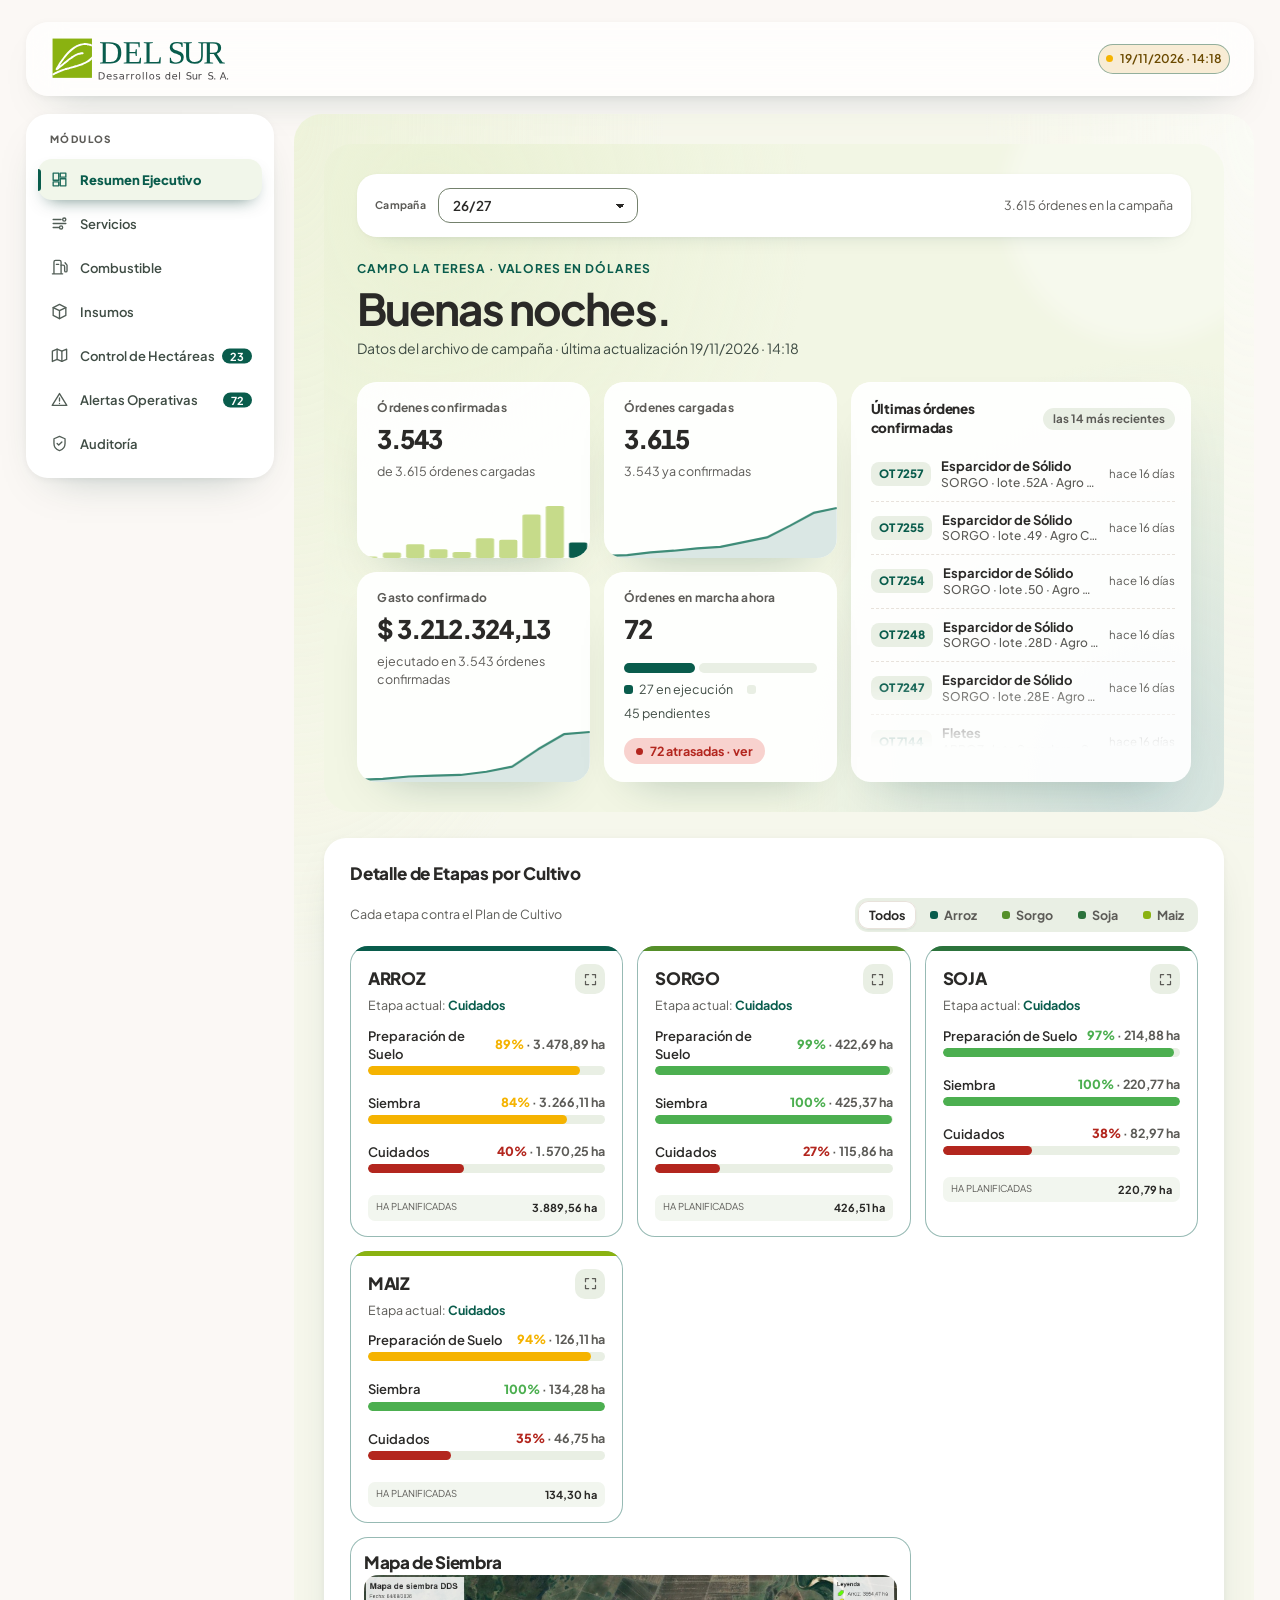
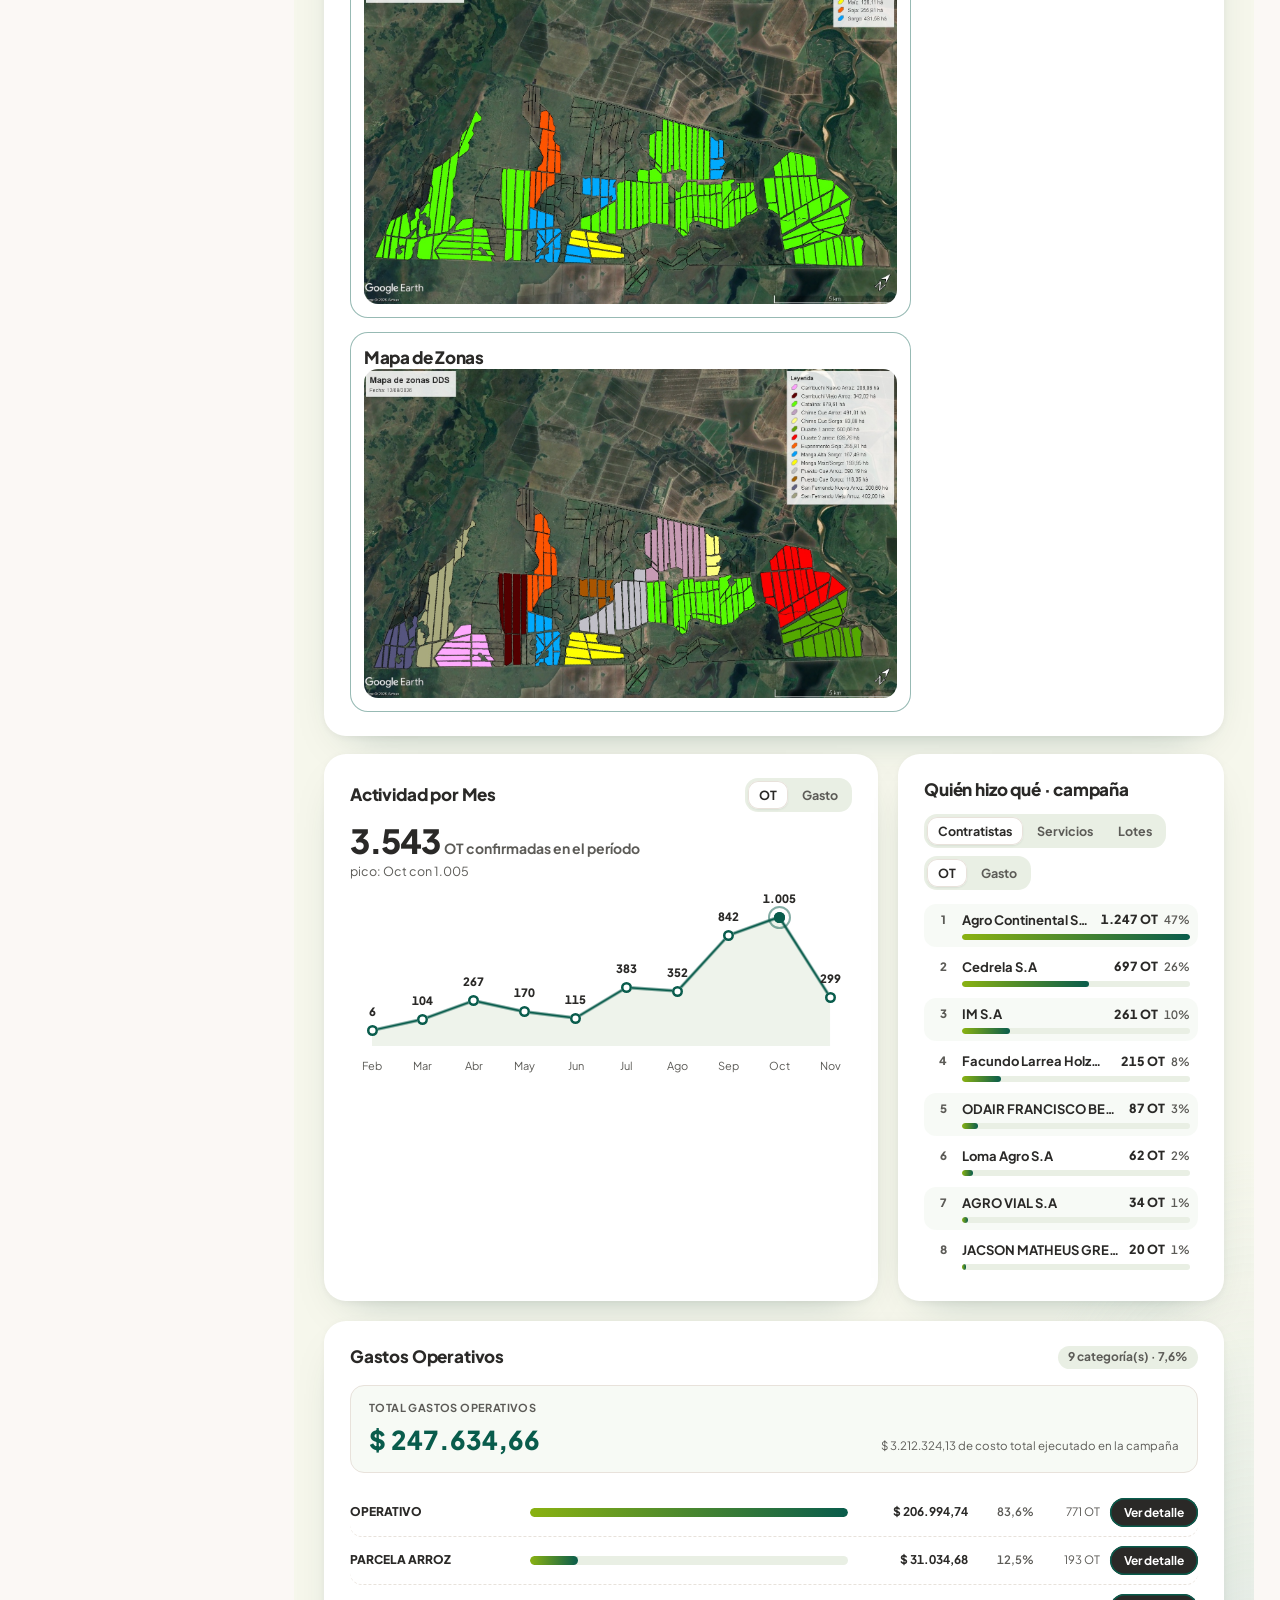
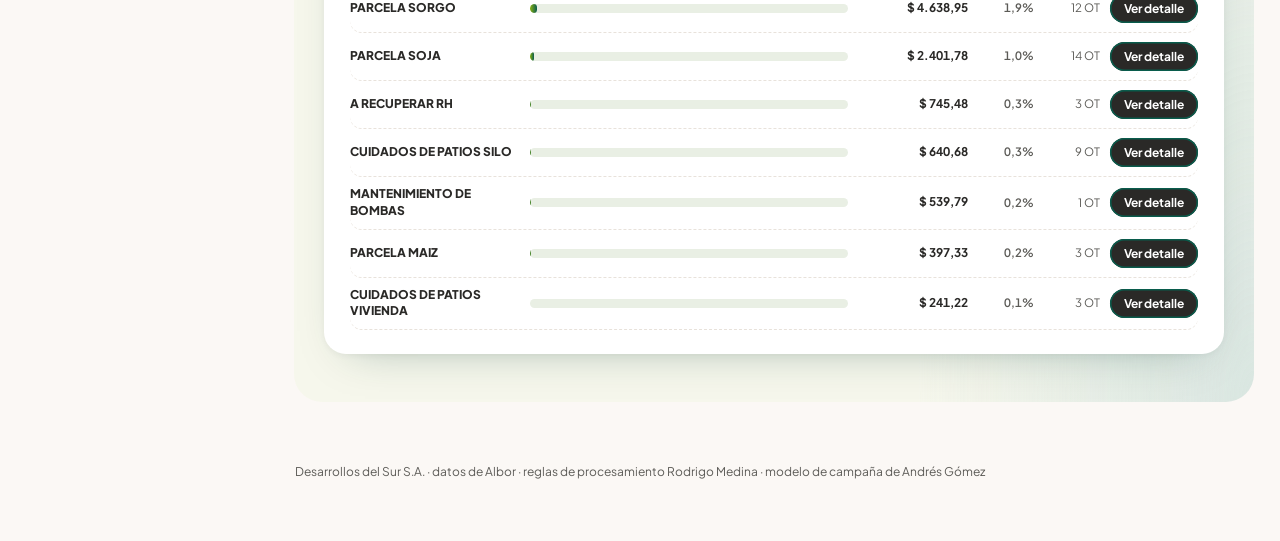
==== commit a93ac249: "Barra lateral de modulos, piel Horizon y detalle de ingresos de combustible Combustible: la tabla de" ====
--- a/index.html
+++ b/index.html
@@ -47,6 +47,11 @@
      que regla gana en el encabezado, en las tablas y en los KPI. -->
 <link rel="stylesheet" href="css/ui.css">
 <link rel="stylesheet" href="css/shell.css">
+<!-- Capa de estructura y piel tomada de Horizon UI (el diseño de LECTOR-FACTURAS, 19/11/2026):
+     barra lateral de módulos, isla de contenido y los refinamientos de superficie. Va DESPUES de
+     shell.css porque la corrige, y ANTES de reporte.css, que tiene que seguir ganando en papel.
+     Es una sola hoja aditiva: quitando este link el tablero vuelve exactamente a como estaba. -->
+<link rel="stylesheet" href="css/horizon.css">
 <!-- Ultima a proposito: la hoja de impresion necesita ganarle a las de modulo y al vestido por
      orden de carga, sin subir especificidad. Ver css/reporte.css. -->
 <link rel="stylesheet" href="css/reporte.css">
@@ -92,16 +97,6 @@
              cambia en ninguna pantalla. Todas las cifras del Excel vienen en dolares. -->
         </div>
     </div>
-    <!-- Los modulos viven DENTRO de la barra, en la columna del medio, como .mg-navs en Airo. -->
-    <nav class="tabs" id="tabs-nav">
-      <button class="tab active" data-mod="resumen">Resumen Ejecutivo</button>
-      <button class="tab" data-mod="servicios">Servicios</button>
-      <button class="tab" data-mod="combustible">Combustible</button>
-      <button class="tab" data-mod="insumos">Insumos</button>
-      <button class="tab" data-mod="hectareas">Control de Hectáreas <span class="badge" id="b-exc">0</span></button>
-      <button class="tab" data-mod="alertas">Alertas Operativas <span class="badge" id="b-al">0</span></button>
-      <button class="tab" data-mod="auditoria">Auditoría</button>
-    </nav>
     <div class="header-right">
       <button type="button" class="menu-toggle" id="menu-toggle" aria-label="Abrir menú de módulos" aria-expanded="false" aria-controls="tabs-nav">
         <span class="menu-toggle-bars" aria-hidden="true"><span></span><span></span><span></span></span>
@@ -111,6 +106,27 @@
   </header>
 
   <div class="menu-backdrop" id="menu-backdrop" hidden></div>
+
+  <div class="shell">
+    <!-- Los modulos pasaron de una barra horizontal dentro del encabezado a una COLUMNA lateral,
+         siguiendo la estructura de Horizon UI (19/11/2026, pedido del usuario): barra superior
+         fina con la marca, navegacion fija a la izquierda y el contenido en una isla a la
+         derecha. El marcado de los botones no cambio de orden ni de cantidad —events.js indexa
+         las .tab contra las .page por posicion— y conserva data-mod y los dos .badge con su id.
+         Lo unico que se agrego a cada boton es su icono y el <span> del rotulo, para que la
+         columna pueda encogerse a solo iconos en pantallas chicas sin tocar el script. -->
+    <nav class="tabs" id="tabs-nav" aria-label="Módulos del tablero">
+      <p class="tabs-rotulo">Módulos</p>
+      <button class="tab active" data-mod="resumen" title="Resumen Ejecutivo"><svg class="tab-ico" viewBox="0 0 24 24" fill="none" stroke="currentColor" stroke-width="1.7" stroke-linecap="round" stroke-linejoin="round" aria-hidden="true"><path d="M4 13h7V4H4v9Zm0 7h7v-5H4v5Zm9 0h7v-9h-7v9Zm0-16v5h7V4h-7Z"/></svg><span class="tab-lbl">Resumen Ejecutivo</span></button>
+      <button class="tab" data-mod="servicios" title="Servicios"><svg class="tab-ico" viewBox="0 0 24 24" fill="none" stroke="currentColor" stroke-width="1.7" stroke-linecap="round" stroke-linejoin="round" aria-hidden="true"><path d="M4 7h10M4 12h16M4 17h7"/><circle cx="18" cy="7" r="2"/><circle cx="14" cy="17" r="2"/></svg><span class="tab-lbl">Servicios</span></button>
+      <button class="tab" data-mod="combustible" title="Combustible"><svg class="tab-ico" viewBox="0 0 24 24" fill="none" stroke="currentColor" stroke-width="1.7" stroke-linecap="round" stroke-linejoin="round" aria-hidden="true"><path d="M5 20V5a2 2 0 0 1 2-2h5a2 2 0 0 1 2 2v15M3 20h13M8 8h3"/><path d="M14 9h2.5a2 2 0 0 1 2 2v5a1.5 1.5 0 0 0 3 0V9l-2.5-3"/></svg><span class="tab-lbl">Combustible</span></button>
+      <button class="tab" data-mod="insumos" title="Insumos"><svg class="tab-ico" viewBox="0 0 24 24" fill="none" stroke="currentColor" stroke-width="1.7" stroke-linecap="round" stroke-linejoin="round" aria-hidden="true"><path d="M12 3 4 7v10l8 4 8-4V7l-8-4Z"/><path d="m4 7 8 4 8-4M12 11v10"/></svg><span class="tab-lbl">Insumos</span></button>
+      <button class="tab" data-mod="hectareas" title="Control de Hectáreas"><svg class="tab-ico" viewBox="0 0 24 24" fill="none" stroke="currentColor" stroke-width="1.7" stroke-linecap="round" stroke-linejoin="round" aria-hidden="true"><path d="m9 4 6 2.5L21 4v13l-6 2.5L9 17l-6 2.5V6.5L9 4Z"/><path d="M9 4v13M15 6.5v13"/></svg><span class="tab-lbl">Control de Hectáreas</span><span class="badge" id="b-exc">0</span></button>
+      <button class="tab" data-mod="alertas" title="Alertas Operativas"><svg class="tab-ico" viewBox="0 0 24 24" fill="none" stroke="currentColor" stroke-width="1.7" stroke-linecap="round" stroke-linejoin="round" aria-hidden="true"><path d="M12 4.5 2.8 19.5h18.4L12 4.5Z"/><path d="M12 10v4M12 17h.01"/></svg><span class="tab-lbl">Alertas Operativas</span><span class="badge" id="b-al">0</span></button>
+      <button class="tab" data-mod="auditoria" title="Auditoría"><svg class="tab-ico" viewBox="0 0 24 24" fill="none" stroke="currentColor" stroke-width="1.7" stroke-linecap="round" stroke-linejoin="round" aria-hidden="true"><path d="M12 3 5 6v6c0 4.2 2.9 7.8 7 9 4.1-1.2 7-4.8 7-9V6l-7-3Z"/><path d="m9 12 2 2 4-4"/></svg><span class="tab-lbl">Auditoría</span></button>
+    </nav>
+
+    <main class="isla">
   <!-- TAB 1: Resumen Ejecutivo -->
   <section class="page active">
 
@@ -593,6 +609,9 @@
     <div id="av-cuerpo"></div>
   </section>
 
+    </main>
+  </div>
+
   <footer class="foot" id="foot"></footer>
 </div>
 
--- a/css/horizon.css
+++ b/css/horizon.css
@@ -0,0 +1,247 @@
+/* ================================================================
+   HORIZON · ESTRUCTURA Y PIEL
+   ================================================================
+   Adaptacion del disenio de LECTOR-FACTURAS (Horizon UI) al tablero, pedida el 19/11/2026. La
+   consigna fue "combinarlo con el disenio actual", asi que lo que se trae de Horizon es su
+   ESTRUCTURA —barra superior fina, navegacion lateral fija e isla de contenido— y su manera de
+   tratar las superficies: sin bordes, radios generosos, sombras difusas y anillo de foco.
+   Lo que NO se trae es su paleta: Horizon es azul #2563EB sobre #f7fbff, y este tablero tiene
+   crema + verde petroleo del logotipo, con los contrastes medidos uno por uno (ver base.css). Los
+   colores salen todos de los tokens que ya existen; esta hoja no define ni un color nuevo.
+
+   Es una capa ADITIVA y se carga ultima (antes solo de reporte.css, que tiene que seguir mandando
+   en papel): quitando su <link> de index.html el tablero vuelve exactamente a como estaba.
+
+   La piel se estreno el 19/11/2026 acotada a `.hz` (solo Combustible) a pedido del usuario, que
+   queria verla en una pestania antes de extenderla. Visto el resultado, ese mismo dia paso a
+   valer para el tablero entero: el gancho ya no es `.hz` sino `.isla`, el contenedor del
+   contenido. Sigue siendo un gancho y no el selector pelado a proposito — asi un `.panel` que
+   viva fuera de la isla (el encabezado, el visor de mapas) no queda alcanzado sin querer.
+   ---------------------------------------------------------------- */
+:root{
+  /* Las tres sombras de Horizon, re-tenidas al verde del tablero. Alla son grises azuladas
+     (rgba(112,144,176,...)); sobre crema un gris azulado se ve sucio, asi que llevan el mismo
+     rgba(9,60,50) que ya usan .panel y .kpi en shell.css. Solo cambia el reparto: Horizon separa
+     la tarjeta del fondo con una sombra MUY difusa y de poca opacidad, no con un borde. */
+  --hz-shadow:0 18px 44px -26px rgba(9,60,50,.34), 0 2px 8px rgba(9,60,50,.05);
+  --hz-shadow-sm:0 10px 26px -20px rgba(9,60,50,.30), 0 1px 4px rgba(9,60,50,.04);
+  --hz-shadow-lift:0 26px 52px -26px rgba(9,60,50,.40), 0 2px 10px rgba(9,60,50,.06);
+  /* Anillo de foco de Horizon: 3px del color de accion al 14%. Reemplaza al outline de 2px solo
+     donde esta hoja lo dice; el :focus-visible de teclado del resto del tablero no se toca. */
+  --hz-ring:0 0 0 3px rgba(9,92,76,.14);
+  /* 248px: MEDIDO, no elegido a ojo. Es el ancho mas angosto en el que los siete rotulos entran
+     en UNA sola linea con el icono delante y sin chocar contra el contador. El que manda es
+     "Control de Hectáreas" con su chapita de 23: a 236 le faltan 9px y a 224, veintiuno.
+     Cada pixel de la columna se lo saca a la isla, que es donde estan las tablas de siete
+     columnas, asi que no se redondea para arriba por las dudas.
+     Los nombres NO se acortaron para ganar lugar: son los que el usuario conoce. */
+  --hz-nav:248px;
+}
+
+/* ================================================================
+   1. BARRA SUPERIOR
+   ================================================================
+   Horizon deja arriba una barra fina con la marca a la izquierda y el estado a la derecha; los
+   modulos NO viven ahi, viven en la columna. Como las pestanias se mudaron (ver index.html), la
+   barra queda con dos bloques y puede bajar de altura. */
+.top{
+  border:0;
+  border-radius:22px;
+  box-shadow:var(--hz-shadow);
+  padding:14px 24px;
+  margin-bottom:18px;
+}
+.brand img{height:46px}
+
+/* ================================================================
+   2. ARMAZON: COLUMNA + ISLA
+   ================================================================ */
+.shell{
+  display:grid;
+  grid-template-columns:var(--hz-nav) minmax(0,1fr);
+  gap:20px;
+  align-items:start;
+}
+/* minmax(0,1fr) arriba y min-width:0 aca: sin los dos, una tabla ancha dentro de .scroll estira
+   la columna de contenido y la grilla crece mas alla de la pagina en vez de dejar que la tabla
+   haga su propio scroll horizontal. */
+.isla{min-width:0}
+
+/* ---- La navegacion, ahora vertical ---- */
+/* Pisa a tabs.css, que la dibuja como barra horizontal. Misma especificidad: gana por orden de
+   carga, que es el motivo por el que esta hoja va ultima. */
+/* Las cuatro primeras lineas deshacen la bandeja de pildoras de shell.css: alla .tabs es una
+   bandeja centrada en la columna 2 del encabezado, con ancho segun contenido y fondo verde claro.
+   Ahora es la columna 1 de .shell y ocupa todo su ancho, asi que esas cuatro propiedades tienen
+   que volver a su valor normal o la navegacion termina flotando en el medio de la pagina. */
+.tabs{
+  grid-column:auto;
+  justify-self:stretch;align-self:start;
+  width:auto;max-width:none;
+  background:var(--card);
+  flex-wrap:nowrap;
+  justify-content:flex-start;
+  flex-direction:column;
+  gap:3px;
+  padding:14px 12px;
+  border:0;
+  border-radius:22px;
+  box-shadow:var(--hz-shadow);
+  /* La columna acompania el scroll, como la sidebar de Horizon. 18px de aire arriba para que no
+     quede pegada al borde de la ventana. */
+  position:sticky;
+  top:18px;
+  margin-bottom:0;
+}
+.tabs-rotulo{
+  font-size:10px;font-weight:800;letter-spacing:.14em;text-transform:uppercase;
+  color:var(--muted);padding:4px 12px 10px;
+}
+.tab{
+  flex:none;
+  justify-content:flex-start;
+  text-align:left;
+  gap:11px;
+  padding:11px 12px;
+  border-radius:14px;
+  /* 13px y no los 14 de la barra horizontal: con 14 el rotulo mas largo pide 258px de columna y
+     esos 46px de mas salen de la tabla. A 13 entran los siete en 212. */
+  font-size:13px;
+  position:relative;
+  transition:background-color .18s ease,color .18s ease;
+}
+.tab-ico{width:19px;height:19px;flex:0 0 19px;opacity:.9}
+/* nowrap: un rotulo partido en dos lineas hace que la columna quede con botones de alturas
+   distintas y se lee como un error. Con el contador fuera del flujo (abajo) ninguno se corta. */
+.tab-lbl{flex:1;min-width:0;white-space:nowrap;padding-right:38px}
+/* El contador sale del flujo y se ancla a la derecha: si ocupara lugar en la fila, los dos
+   modulos que lo llevan necesitarian 40px mas de columna que los otros cinco. */
+.tab .badge{position:absolute;right:10px;top:50%;transform:translateY(-50%)}
+.tab:hover{background:var(--tint-brand-soft);color:var(--ink)}
+/* El modulo abierto NO se rellena de verde pleno como antes: Horizon marca el activo con un tinte
+   suave, el rotulo en el color de accion y una barra al borde. Sobre --tint-brand-soft el
+   --acento da 7,16:1, de modo que el cambio no pierde contraste contra el blanco-sobre-verde que
+   habia (7,93): sigue pasando AAA. */
+.tab.active{
+  background:var(--tint-brand-soft);
+  color:var(--acento);
+  font-weight:800;
+}
+.tab.active::before{
+  content:"";position:absolute;left:0;top:50%;transform:translateY(-50%);
+  width:3px;height:22px;border-radius:0 3px 3px 0;background:var(--acento);
+}
+/* El contador de excesos y el de alertas siguen siendo rojos: tabs.css los invertia (blanco con
+   numero rojo) porque la pestania activa era un bloque verde, y ya no lo es. */
+.tab.active .badge{background:var(--r);color:#fff}
+
+/* ---- Pantallas medianas: la columna se queda, pero solo con iconos ---- */
+/* Entre 900 y 1180 la isla se queda sin ancho util para las tablas de siete columnas. Antes de
+   mandar la navegacion al menu desplegable, Horizon la encoge a un riel de iconos; se ganan 174px
+   sin perder ningun modulo de vista. */
+@media (min-width:901px) and (max-width:1180px){
+  :root{--hz-nav:62px}
+  .tabs{padding:12px 9px;align-items:center;gap:7px}
+  .tabs-rotulo{display:none}
+  .tab{justify-content:center;padding:11px 0;width:44px}
+  /* Sin rotulo visible, el nombre del modulo lo da el title del boton (ver index.html), que el
+     navegador muestra al apoyar el mouse. No se inventa un tooltip propio: el nativo alcanza y no
+     deja nada sin nombre para un lector de pantalla. */
+  .tab-lbl{display:none}
+  .tab .badge{top:2px;right:2px;transform:none;padding:0 5px;font-size:9.5px;line-height:15px}
+}
+/* ---- Telefono y tablet vertical: vuelve el menu desplegable de tabs.css ---- */
+/* A 900px tabs.css oculta la columna y enciende el boton hamburguesa. La grilla tiene que
+   deshacerse ahi mismo: con display:grid y la columna en display:none quedaria una franja vacia
+   de 236px al costado del contenido. */
+@media (max-width:900px){
+  .shell{display:block}
+  .tabs{position:static;margin-bottom:0}
+  .tabs.open{margin-bottom:18px}
+}
+
+/* ---- Consecuencia medida de la columna: la cifra mas larga del Resumen ---- */
+/* La isla es 268px mas angosta que la pagina entera, y la unica cifra del tablero que no entraba
+   es el Gasto confirmado del Resumen Ejecutivo: "$ 3.212.324,13" pide 234px y la tarjeta le da
+   212, asi que salia cortada con puntos suspensivos ("$ 3.212.324..."). Un numero cortado es un
+   numero mal, no un detalle de estilo.
+   Se baja el TOPE del clamp de 34 a 28 (a 28 la cifra ocupa 193 de los 212 disponibles) y se deja
+   el minimo y el vw como estaban. Es la misma correccion que shell.css ya hace para la fila de
+   cinco KPI de Servicios, por el mismo motivo y con la misma cuenta.
+   Va fuera de `.hz` a proposito: el angostamiento lo causa la columna, que vale para todo el
+   tablero, no la piel nueva. */
+#exec-kpis .k-val{font-size:clamp(22px, 2vw, 28px)}
+/* Por lo mismo, el pie de una tarjeta del Resumen ("ejecutado en 3.543 órdenes confirmadas") pide
+   243px y tiene 208: estaba en nowrap y se cortaba. Un pie de tarjeta no necesita una sola linea
+   —no es una cifra que se compare con la de al lado—, asi que baja de renglon en vez de cortarse.
+   Es el unico texto que cambia de comportamiento: se comparo el tablero entero con y sin esta
+   hoja, modulo por modulo, y los demas recortes son los que ya existian antes. */
+#exec-kpis .k-foot{white-space:normal}
+
+/* ================================================================
+   3. PIEL — por ahora solo la pestania marcada .hz
+   ================================================================
+   Todo lo de aca abajo es superficie: nada cambia un numero, un filtro ni una tabla. Cuando el
+   usuario de el visto bueno se le saca el `.hz` y pasa a valer para el tablero entero. */
+
+/* ---- Tarjetas ---- */
+.isla .panel{box-shadow:var(--hz-shadow)}
+.isla .panel h3{letter-spacing:-.01em}
+.isla .kpi{
+  background:var(--card);
+  box-shadow:var(--hz-shadow-sm);
+}
+.isla .kpi:hover{box-shadow:var(--hz-shadow-lift)}
+
+/* ---- Fila de filtros ---- */
+/* Horizon trata la barra de filtros como una tarjeta mas, no como un recuadro con borde. */
+.isla .gfilter{
+  background:var(--card);
+  border:0;
+  border-radius:20px;
+  box-shadow:var(--hz-shadow-sm);
+  padding:14px 18px;
+}
+.isla .gfilter select{
+  border-width:1.5px;
+  border-radius:12px;
+  transition:border-color .18s ease,box-shadow .18s ease;
+}
+/* Con la navegacion en columna, la isla perdio 232px de ancho y los CUATRO filtros de Combustible
+   (Mes / Tercero / Máquina / Movimiento) mas el boton ya no entraban en una fila: el rotulo de
+   "Movimiento" quedaba arriba y su select abajo, partido de su etiqueta. gastos.css:102 ya hacia
+   esto con los tres primeros desde una base de 170; se baja la base y se suma el cuarto, que
+   todavia estaba con el min-width de 200 del caso general. El boton se va al extremo derecho,
+   como en Horizon, en vez de quedar pegado al ultimo select. */
+.isla #cmes,.isla #cterc,.isla #cmaq,.isla #ctipo{flex:1 1 150px;min-width:138px}
+.isla .gfilter #comb-print{margin-left:auto}
+.isla .gfilter select:focus{
+  outline:none;
+  border-color:var(--acento);
+  box-shadow:var(--hz-ring);
+}
+
+/* ---- Tablas ---- */
+/* La cabecera en versalitas ya existia (shell.css): Horizon solo la abre un poco mas y le da aire.
+   La raya punteada entre filas se cambia por una continua al 100% de --line, que es como se ven
+   las tablas de Horizon; es el unico cambio visible del cuerpo. */
+.isla .scroll{border-radius:18px}
+/* El aire de Horizon se agrega ARRIBA y ABAJO, nunca a los costados: hay columnas con un ancho
+   maximo fijo y texto recortado a proposito (.col-contratista va a 170px tope), y dos pixeles mas
+   de padding a cada lado le comen cuatro al nombre. Medido en Servicios: con 14px se recortaban
+   12 nombres de contratista y con 12px se recortan 8, que son exactamente los que ya se recortaban
+   antes de esta hoja. El padding lateral se queda, entonces, en los 12 de shell.css. */
+.isla th{letter-spacing:.08em;padding:13px 12px}
+.isla td{border-bottom:1px solid var(--line)!important;padding:12px 12px}
+/* La ayuda del buscador de Control de Hectareas es una frase, no una cifra: con la isla mas
+   angosta no entra en una linea y estaba en nowrap, asi que se cortaba. Baja de renglon. */
+.isla .ha-filtros .fnote{white-space:normal}
+/* Las filas que se despliegan se encienden al pasar por encima — ya lo hacian, pero sin
+   transicion; asi el gesto se lee igual que en el resto de Horizon. */
+.isla tr.cu-fila{transition:background-color .18s ease}
+/* El boton de imprimir, como pastilla de accion. */
+.isla .prob-link{
+  border-radius:99px;
+  transition:background-color .18s ease,box-shadow .18s ease,transform .18s ease;
+}
+.isla .prob-link:active{transform:scale(.98)}
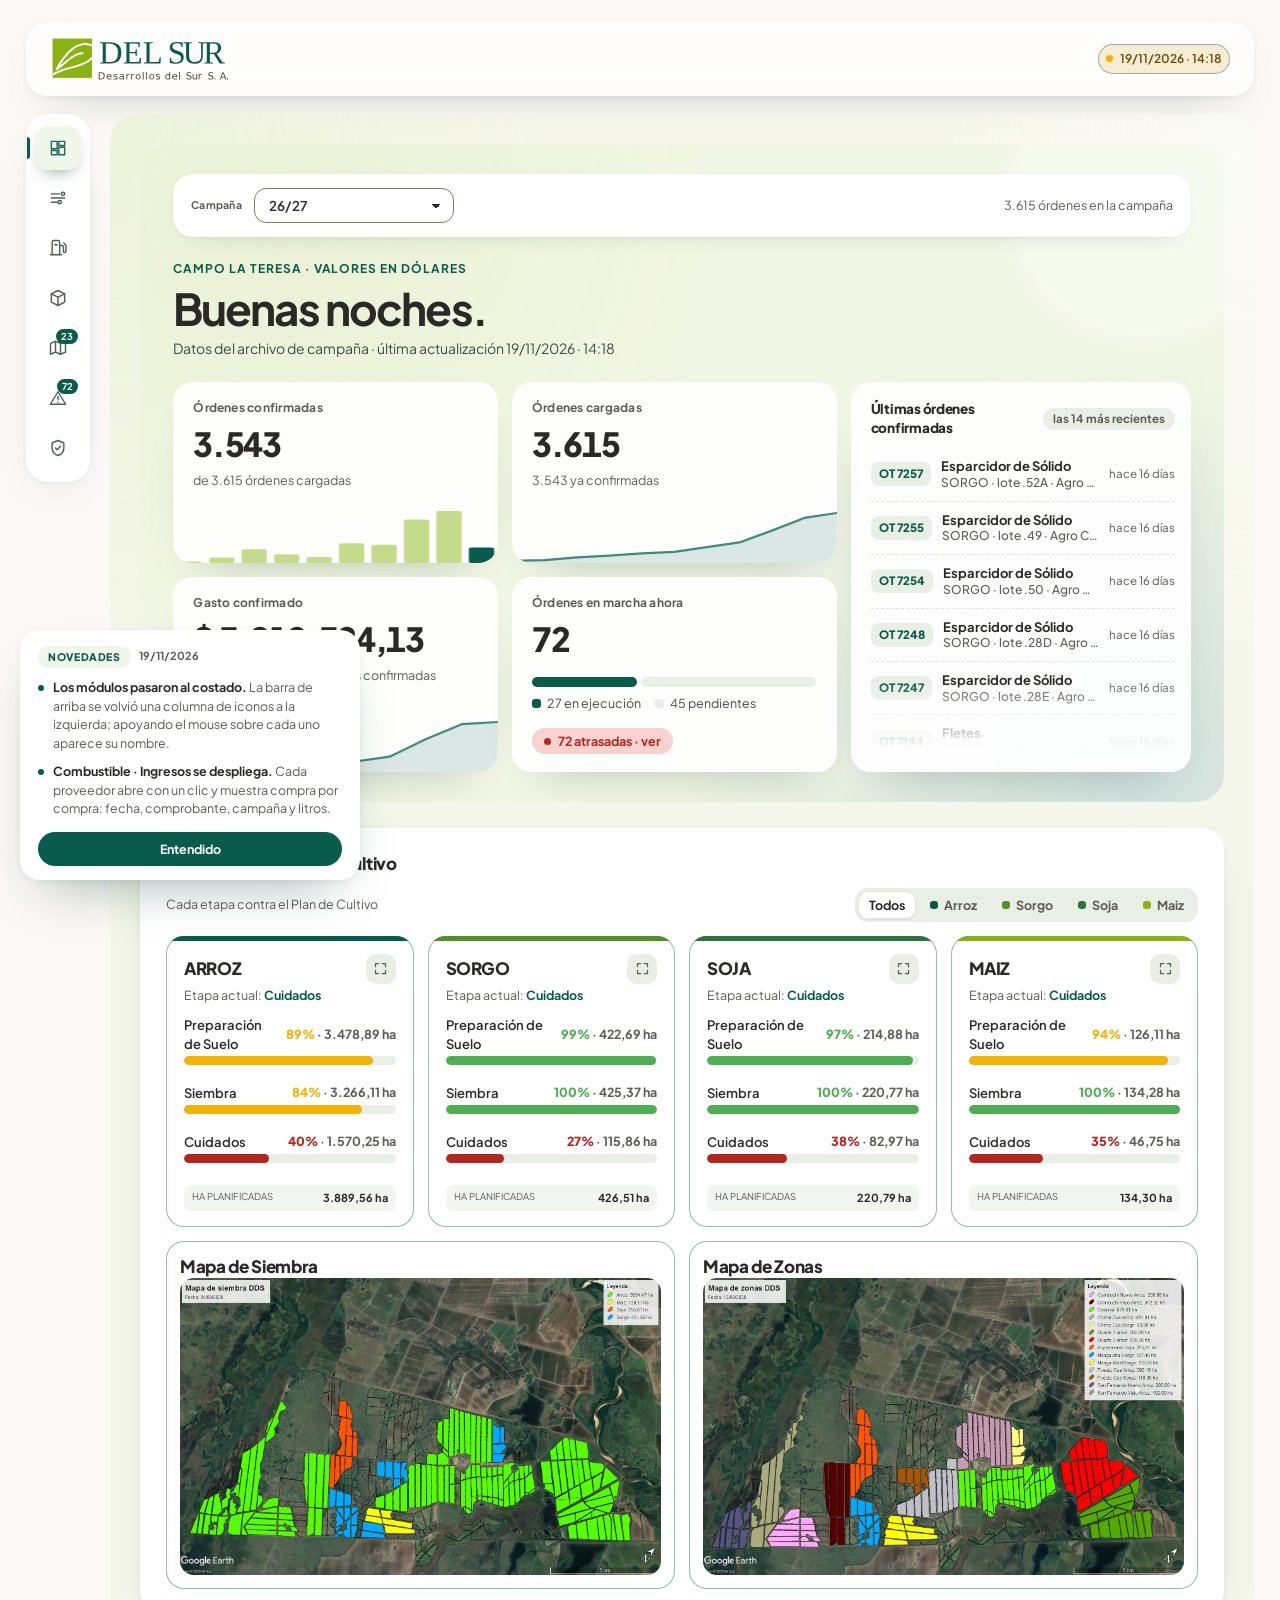
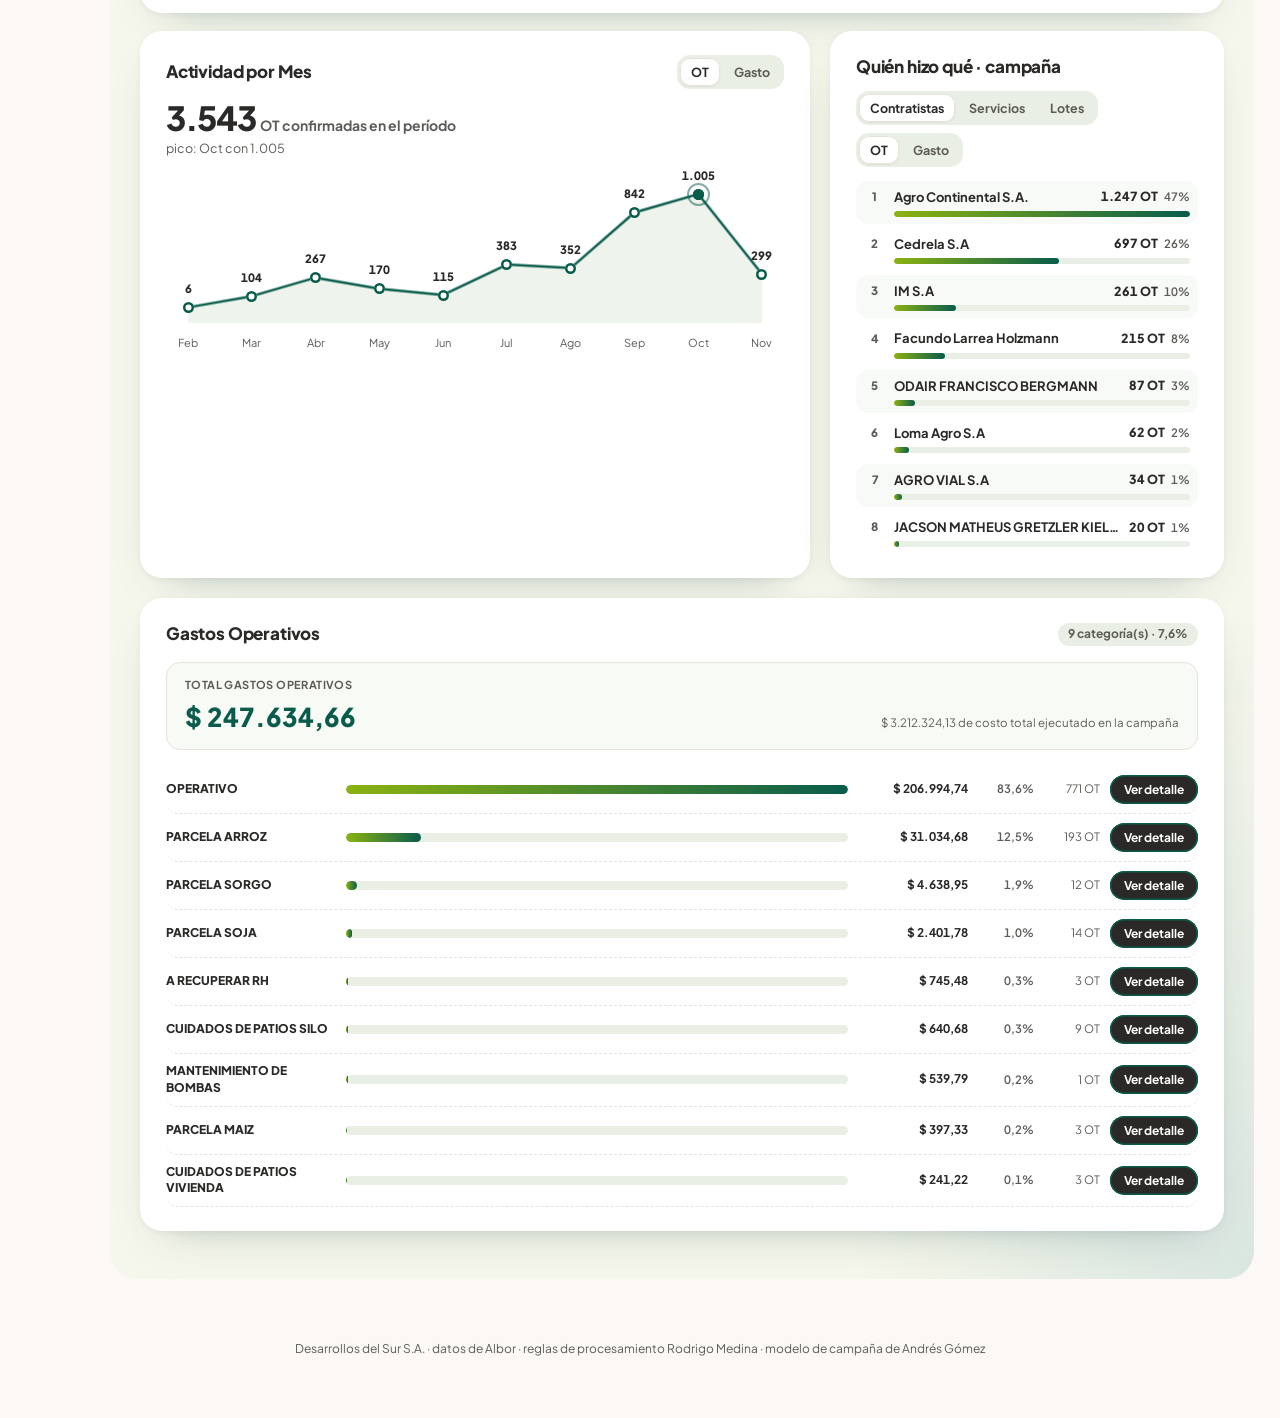
==== commit 5095cb71: "La barra lateral pasa a riel de iconos y se agrega el aviso de novedades El usuario dijo que la colu" ====
--- a/index.html
+++ b/index.html
@@ -117,13 +117,13 @@
          columna pueda encogerse a solo iconos en pantallas chicas sin tocar el script. -->
     <nav class="tabs" id="tabs-nav" aria-label="Módulos del tablero">
       <p class="tabs-rotulo">Módulos</p>
-      <button class="tab active" data-mod="resumen" title="Resumen Ejecutivo"><svg class="tab-ico" viewBox="0 0 24 24" fill="none" stroke="currentColor" stroke-width="1.7" stroke-linecap="round" stroke-linejoin="round" aria-hidden="true"><path d="M4 13h7V4H4v9Zm0 7h7v-5H4v5Zm9 0h7v-9h-7v9Zm0-16v5h7V4h-7Z"/></svg><span class="tab-lbl">Resumen Ejecutivo</span></button>
-      <button class="tab" data-mod="servicios" title="Servicios"><svg class="tab-ico" viewBox="0 0 24 24" fill="none" stroke="currentColor" stroke-width="1.7" stroke-linecap="round" stroke-linejoin="round" aria-hidden="true"><path d="M4 7h10M4 12h16M4 17h7"/><circle cx="18" cy="7" r="2"/><circle cx="14" cy="17" r="2"/></svg><span class="tab-lbl">Servicios</span></button>
-      <button class="tab" data-mod="combustible" title="Combustible"><svg class="tab-ico" viewBox="0 0 24 24" fill="none" stroke="currentColor" stroke-width="1.7" stroke-linecap="round" stroke-linejoin="round" aria-hidden="true"><path d="M5 20V5a2 2 0 0 1 2-2h5a2 2 0 0 1 2 2v15M3 20h13M8 8h3"/><path d="M14 9h2.5a2 2 0 0 1 2 2v5a1.5 1.5 0 0 0 3 0V9l-2.5-3"/></svg><span class="tab-lbl">Combustible</span></button>
-      <button class="tab" data-mod="insumos" title="Insumos"><svg class="tab-ico" viewBox="0 0 24 24" fill="none" stroke="currentColor" stroke-width="1.7" stroke-linecap="round" stroke-linejoin="round" aria-hidden="true"><path d="M12 3 4 7v10l8 4 8-4V7l-8-4Z"/><path d="m4 7 8 4 8-4M12 11v10"/></svg><span class="tab-lbl">Insumos</span></button>
-      <button class="tab" data-mod="hectareas" title="Control de Hectáreas"><svg class="tab-ico" viewBox="0 0 24 24" fill="none" stroke="currentColor" stroke-width="1.7" stroke-linecap="round" stroke-linejoin="round" aria-hidden="true"><path d="m9 4 6 2.5L21 4v13l-6 2.5L9 17l-6 2.5V6.5L9 4Z"/><path d="M9 4v13M15 6.5v13"/></svg><span class="tab-lbl">Control de Hectáreas</span><span class="badge" id="b-exc">0</span></button>
-      <button class="tab" data-mod="alertas" title="Alertas Operativas"><svg class="tab-ico" viewBox="0 0 24 24" fill="none" stroke="currentColor" stroke-width="1.7" stroke-linecap="round" stroke-linejoin="round" aria-hidden="true"><path d="M12 4.5 2.8 19.5h18.4L12 4.5Z"/><path d="M12 10v4M12 17h.01"/></svg><span class="tab-lbl">Alertas Operativas</span><span class="badge" id="b-al">0</span></button>
-      <button class="tab" data-mod="auditoria" title="Auditoría"><svg class="tab-ico" viewBox="0 0 24 24" fill="none" stroke="currentColor" stroke-width="1.7" stroke-linecap="round" stroke-linejoin="round" aria-hidden="true"><path d="M12 3 5 6v6c0 4.2 2.9 7.8 7 9 4.1-1.2 7-4.8 7-9V6l-7-3Z"/><path d="m9 12 2 2 4-4"/></svg><span class="tab-lbl">Auditoría</span></button>
+      <button class="tab active" data-mod="resumen" aria-label="Resumen Ejecutivo" data-tooltip="Resumen Ejecutivo"><svg class="tab-ico" viewBox="0 0 24 24" fill="none" stroke="currentColor" stroke-width="1.7" stroke-linecap="round" stroke-linejoin="round" aria-hidden="true"><path d="M4 13h7V4H4v9Zm0 7h7v-5H4v5Zm9 0h7v-9h-7v9Zm0-16v5h7V4h-7Z"/></svg><span class="tab-lbl">Resumen Ejecutivo</span></button>
+      <button class="tab" data-mod="servicios" aria-label="Servicios" data-tooltip="Servicios"><svg class="tab-ico" viewBox="0 0 24 24" fill="none" stroke="currentColor" stroke-width="1.7" stroke-linecap="round" stroke-linejoin="round" aria-hidden="true"><path d="M4 7h10M4 12h16M4 17h7"/><circle cx="18" cy="7" r="2"/><circle cx="14" cy="17" r="2"/></svg><span class="tab-lbl">Servicios</span></button>
+      <button class="tab" data-mod="combustible" aria-label="Combustible" data-tooltip="Combustible"><svg class="tab-ico" viewBox="0 0 24 24" fill="none" stroke="currentColor" stroke-width="1.7" stroke-linecap="round" stroke-linejoin="round" aria-hidden="true"><path d="M5 20V5a2 2 0 0 1 2-2h5a2 2 0 0 1 2 2v15M3 20h13M8 8h3"/><path d="M14 9h2.5a2 2 0 0 1 2 2v5a1.5 1.5 0 0 0 3 0V9l-2.5-3"/></svg><span class="tab-lbl">Combustible</span></button>
+      <button class="tab" data-mod="insumos" aria-label="Insumos" data-tooltip="Insumos"><svg class="tab-ico" viewBox="0 0 24 24" fill="none" stroke="currentColor" stroke-width="1.7" stroke-linecap="round" stroke-linejoin="round" aria-hidden="true"><path d="M12 3 4 7v10l8 4 8-4V7l-8-4Z"/><path d="m4 7 8 4 8-4M12 11v10"/></svg><span class="tab-lbl">Insumos</span></button>
+      <button class="tab" data-mod="hectareas" aria-label="Control de Hectáreas" data-tooltip="Control de Hectáreas"><svg class="tab-ico" viewBox="0 0 24 24" fill="none" stroke="currentColor" stroke-width="1.7" stroke-linecap="round" stroke-linejoin="round" aria-hidden="true"><path d="m9 4 6 2.5L21 4v13l-6 2.5L9 17l-6 2.5V6.5L9 4Z"/><path d="M9 4v13M15 6.5v13"/></svg><span class="tab-lbl">Control de Hectáreas</span><span class="badge" id="b-exc">0</span></button>
+      <button class="tab" data-mod="alertas" aria-label="Alertas Operativas" data-tooltip="Alertas Operativas"><svg class="tab-ico" viewBox="0 0 24 24" fill="none" stroke="currentColor" stroke-width="1.7" stroke-linecap="round" stroke-linejoin="round" aria-hidden="true"><path d="M12 4.5 2.8 19.5h18.4L12 4.5Z"/><path d="M12 10v4M12 17h.01"/></svg><span class="tab-lbl">Alertas Operativas</span><span class="badge" id="b-al">0</span></button>
+      <button class="tab" data-mod="auditoria" aria-label="Auditoría" data-tooltip="Auditoría"><svg class="tab-ico" viewBox="0 0 24 24" fill="none" stroke="currentColor" stroke-width="1.7" stroke-linecap="round" stroke-linejoin="round" aria-hidden="true"><path d="M12 3 5 6v6c0 4.2 2.9 7.8 7 9 4.1-1.2 7-4.8 7-9V6l-7-3Z"/><path d="m9 12 2 2 4-4"/></svg><span class="tab-lbl">Auditoría</span></button>
     </nav>
 
     <main class="isla">
@@ -632,6 +632,25 @@
   Hay datos nuevos<span class="aviso-datos-cta">Actualizar</span>
 </button>
 
+<!-- Aviso de NOVEDADES del tablero. Es otra cosa que el aviso de datos nuevos de arriba, y por eso
+     son dos piezas y no una: aquel dice que cambio el ARCHIVO de datos y ofrece recargar; este
+     dice que cambio el TABLERO —lo que se ve y como se usa— y solo pide un enterado.
+     Lo muestra avisarNovedades() (js/ui.js) una sola vez por version: el id de la version es el
+     data-version de abajo, y al cerrarlo queda guardado en localStorage. Para anunciar un cambio
+     futuro se toca SOLO este bloque (la fecha del data-version y los renglones de la lista); el
+     script no sabe nada del contenido y no hay que tocarlo.
+     Va fuera de .wrap porque es position:fixed, mismo criterio que #overlay y #aviso-datos. -->
+<aside class="novedades" id="novedades" data-version="2026-11-19" role="status" hidden>
+  <p class="novedades-cab"><span class="novedades-chip">Novedades</span> 19/11/2026</p>
+  <ul class="novedades-lista">
+    <li><b>Los módulos pasaron al costado.</b> La barra de arriba se volvió una columna de iconos
+      a la izquierda; apoyando el mouse sobre cada uno aparece su nombre.</li>
+    <li><b>Combustible · Ingresos se despliega.</b> Cada proveedor abre con un clic y muestra
+      compra por compra: fecha, comprobante, campaña y litros.</li>
+  </ul>
+  <button type="button" class="novedades-ok" id="novedades-ok">Entendido</button>
+</aside>
+
 <script src="vendor/xlsx.full.min.js" defer></script>
 <script src="js/config.js" defer></script>
 <script src="js/utils.js" defer></script>
--- a/css/horizon.css
+++ b/css/horizon.css
@@ -29,13 +29,12 @@
   /* Anillo de foco de Horizon: 3px del color de accion al 14%. Reemplaza al outline de 2px solo
      donde esta hoja lo dice; el :focus-visible de teclado del resto del tablero no se toca. */
   --hz-ring:0 0 0 3px rgba(9,92,76,.14);
-  /* 248px: MEDIDO, no elegido a ojo. Es el ancho mas angosto en el que los siete rotulos entran
-     en UNA sola linea con el icono delante y sin chocar contra el contador. El que manda es
-     "Control de Hectáreas" con su chapita de 23: a 236 le faltan 9px y a 224, veintiuno.
-     Cada pixel de la columna se lo saca a la isla, que es donde estan las tablas de siete
-     columnas, asi que no se redondea para arriba por las dudas.
-     Los nombres NO se acortaron para ganar lugar: son los que el usuario conoce. */
-  --hz-nav:248px;
+  /* 64px: la columna es un RIEL DE ICONOS, no una lista de nombres. Asi la dibuja la referencia
+     (.nuevo-sidebar de Horizon va en 42px) y asi se pidio el 19/11/2026, despues de ver la
+     version con rotulos: ocupaba 248px de pagina para repetir siete palabras que no cambian.
+     El nombre no se pierde: aparece como globo al apoyar el mouse (data-tooltip, mas abajo) y
+     sigue en el aria-label para los lectores de pantalla. Son 184px que vuelven a la tabla. */
+  --hz-nav:64px;
 }
 
 /* ================================================================
@@ -81,9 +80,10 @@
   background:var(--card);
   flex-wrap:nowrap;
   justify-content:flex-start;
+  align-items:center;
   flex-direction:column;
-  gap:3px;
-  padding:14px 12px;
+  gap:6px;
+  padding:12px 8px;
   border:0;
   border-radius:22px;
   box-shadow:var(--hz-shadow);
@@ -92,34 +92,55 @@
   position:sticky;
   top:18px;
   margin-bottom:0;
-}
-.tabs-rotulo{
-  font-size:10px;font-weight:800;letter-spacing:.14em;text-transform:uppercase;
-  color:var(--muted);padding:4px 12px 10px;
-}
+  /* Por encima de la isla: el globo con el nombre del modulo sale del riel hacia la derecha y
+     pasa por arriba de la tarjeta de filtros, que ya tiene z-index:20 (shell.css). Sin esta
+     linea el globo queda por debajo y se lee cortado. */
+  z-index:30;
+}
+/* El rotulo "MÓDULOS" no entra en un riel de 64px y tampoco hace falta: siete iconos en columna
+   al costado de la pagina no se confunden con otra cosa. Sigue en el HTML para el menu del
+   telefono, que si es una lista con nombres. */
+.tabs-rotulo{display:none}
 .tab{
   flex:none;
-  justify-content:flex-start;
-  text-align:left;
-  gap:11px;
-  padding:11px 12px;
+  justify-content:center;
+  width:46px;height:44px;
+  padding:0;
   border-radius:14px;
-  /* 13px y no los 14 de la barra horizontal: con 14 el rotulo mas largo pide 258px de columna y
-     esos 46px de mas salen de la tabla. A 13 entran los siete en 212. */
   font-size:13px;
   position:relative;
   transition:background-color .18s ease,color .18s ease;
 }
-.tab-ico{width:19px;height:19px;flex:0 0 19px;opacity:.9}
-/* nowrap: un rotulo partido en dos lineas hace que la columna quede con botones de alturas
-   distintas y se lee como un error. Con el contador fuera del flujo (abajo) ninguno se corta. */
-.tab-lbl{flex:1;min-width:0;white-space:nowrap;padding-right:38px}
-/* El contador sale del flujo y se ancla a la derecha: si ocupara lugar en la fila, los dos
-   modulos que lo llevan necesitarian 40px mas de columna que los otros cinco. */
-.tab .badge{position:absolute;right:10px;top:50%;transform:translateY(-50%)}
+.tab-ico{width:20px;height:20px;flex:0 0 20px;opacity:.9}
+/* El nombre se oculta en el riel y vuelve en el menu del telefono (ver el media query de abajo).
+   No se borra del HTML: es el texto accesible del boton. */
+.tab-lbl{display:none}
+/* ---- El globo con el nombre ---- */
+/* Es el de la referencia (.nuevo-sidebar-link::after): sale a la derecha del icono, con el nombre
+   en una linea y sin retardo. Se prefiere al tooltip nativo del navegador porque ese tarda cerca
+   de un segundo en aparecer, y en un riel de iconos el nombre tiene que estar enseguida.
+   El texto sale de data-tooltip y no de title justamente para no tener los dos globos a la vez;
+   el nombre accesible lo da aria-label (ver index.html). */
+.tab[data-tooltip]::after{
+  content:attr(data-tooltip);
+  position:absolute;left:calc(100% + 10px);top:50%;
+  transform:translate(-5px,-50%);
+  z-index:60;
+  padding:6px 10px;border-radius:9px;
+  background:var(--ink);color:var(--card);
+  font-size:11.5px;font-weight:700;letter-spacing:.01em;white-space:nowrap;
+  box-shadow:0 8px 20px -8px rgba(9,60,50,.55);
+  opacity:0;pointer-events:none;
+  transition:opacity .16s ease,transform .16s ease;
+}
+.tab[data-tooltip]:hover::after,.tab[data-tooltip]:focus-visible::after{
+  opacity:1;transform:translate(0,-50%);
+}
+/* El contador no cabe al lado del icono: va de chapita en la esquina, como en la referencia. */
+.tab .badge{position:absolute;top:3px;right:3px;padding:0 5px;font-size:9.5px;line-height:15px}
 .tab:hover{background:var(--tint-brand-soft);color:var(--ink)}
 /* El modulo abierto NO se rellena de verde pleno como antes: Horizon marca el activo con un tinte
-   suave, el rotulo en el color de accion y una barra al borde. Sobre --tint-brand-soft el
+   suave, el icono en el color de accion y una barra al borde. Sobre --tint-brand-soft el
    --acento da 7,16:1, de modo que el cambio no pierde contraste contra el blanco-sobre-verde que
    habia (7,93): sigue pasando AAA. */
 .tab.active{
@@ -128,55 +149,43 @@
   font-weight:800;
 }
 .tab.active::before{
-  content:"";position:absolute;left:0;top:50%;transform:translateY(-50%);
+  content:"";position:absolute;left:-8px;top:50%;transform:translateY(-50%);
   width:3px;height:22px;border-radius:0 3px 3px 0;background:var(--acento);
 }
 /* El contador de excesos y el de alertas siguen siendo rojos: tabs.css los invertia (blanco con
    numero rojo) porque la pestania activa era un bloque verde, y ya no lo es. */
 .tab.active .badge{background:var(--r);color:#fff}
 
-/* ---- Pantallas medianas: la columna se queda, pero solo con iconos ---- */
-/* Entre 900 y 1180 la isla se queda sin ancho util para las tablas de siete columnas. Antes de
-   mandar la navegacion al menu desplegable, Horizon la encoge a un riel de iconos; se ganan 174px
-   sin perder ningun modulo de vista. */
-@media (min-width:901px) and (max-width:1180px){
-  :root{--hz-nav:62px}
-  .tabs{padding:12px 9px;align-items:center;gap:7px}
-  .tabs-rotulo{display:none}
-  .tab{justify-content:center;padding:11px 0;width:44px}
-  /* Sin rotulo visible, el nombre del modulo lo da el title del boton (ver index.html), que el
-     navegador muestra al apoyar el mouse. No se inventa un tooltip propio: el nativo alcanza y no
-     deja nada sin nombre para un lector de pantalla. */
-  .tab-lbl{display:none}
-  .tab .badge{top:2px;right:2px;transform:none;padding:0 5px;font-size:9.5px;line-height:15px}
-}
 /* ---- Telefono y tablet vertical: vuelve el menu desplegable de tabs.css ---- */
 /* A 900px tabs.css oculta la columna y enciende el boton hamburguesa. La grilla tiene que
    deshacerse ahi mismo: con display:grid y la columna en display:none quedaria una franja vacia
    de 236px al costado del contenido. */
 @media (max-width:900px){
   .shell{display:block}
-  .tabs{position:static;margin-bottom:0}
+  .tabs{position:static;margin-bottom:0;align-items:stretch;padding:14px 12px;gap:3px}
   .tabs.open{margin-bottom:18px}
-}
-
-/* ---- Consecuencia medida de la columna: la cifra mas larga del Resumen ---- */
-/* La isla es 268px mas angosta que la pagina entera, y la unica cifra del tablero que no entraba
-   es el Gasto confirmado del Resumen Ejecutivo: "$ 3.212.324,13" pide 234px y la tarjeta le da
-   212, asi que salia cortada con puntos suspensivos ("$ 3.212.324..."). Un numero cortado es un
-   numero mal, no un detalle de estilo.
-   Se baja el TOPE del clamp de 34 a 28 (a 28 la cifra ocupa 193 de los 212 disponibles) y se deja
-   el minimo y el vw como estaban. Es la misma correccion que shell.css ya hace para la fila de
-   cinco KPI de Servicios, por el mismo motivo y con la misma cuenta.
-   Va fuera de `.hz` a proposito: el angostamiento lo causa la columna, que vale para todo el
-   tablero, no la piel nueva. */
-#exec-kpis .k-val{font-size:clamp(22px, 2vw, 28px)}
-/* Por lo mismo, el pie de una tarjeta del Resumen ("ejecutado en 3.543 órdenes confirmadas") pide
-   243px y tiene 208: estaba en nowrap y se cortaba. Un pie de tarjeta no necesita una sola linea
-   —no es una cifra que se compare con la de al lado—, asi que baja de renglon en vez de cortarse.
-   Es el unico texto que cambia de comportamiento: se comparo el tablero entero con y sin esta
-   hoja, modulo por modulo, y los demas recortes son los que ya existian antes. */
-#exec-kpis .k-foot{white-space:normal}
+  /* En el menu desplegable no hay riel: vuelven el rotulo del grupo y el nombre de cada modulo,
+     que es lo que se puede tocar con el dedo. El globo se apaga —en una pantalla tactil no hay
+     "apoyar el mouse"— y el contador vuelve a su lugar natural, a la derecha del nombre. */
+  .tabs-rotulo{display:block;font-size:10px;font-weight:800;letter-spacing:.14em;
+    text-transform:uppercase;color:var(--muted);padding:4px 12px 10px}
+  .tab{width:auto;height:auto;justify-content:flex-start;gap:11px;padding:12px;text-align:left}
+  .tab-lbl{display:block;flex:1;min-width:0;white-space:nowrap}
+  .tab[data-tooltip]::after{display:none}
+  .tab .badge{position:static;font-size:11px;line-height:normal;padding:1px 8px}
+  .tab.active::before{left:0}
+}
+
+/* ---- La cifra mas larga del Resumen: ya no hace falta tocarla ---- */
+/* Mientras la columna llevaba los rotulos (248px), el Gasto confirmado del Resumen no entraba en
+   su tarjeta —pedia 234px y tenia 212— y habia que bajarle el tope del clamp a 28. Con el riel de
+   64px la tarjeta volvio a 304px y la cifra a 34px ocupa 234: entra con 70 de sobra, asi que la
+   correccion se retira en vez de quedar como deuda. Medido, no supuesto.
+   Lo mismo con el pie de esa tarjeta, que vuelve a entrar en una linea, y con los dos nombres del
+   ranking que se recortaban con la columna ancha.
+   El unico que NO se arregla solo es la ayuda del buscador de Control de Hectareas: esa frase no
+   entra en una linea ni con el riel, asi que conserva su regla (mas abajo). Comparado modulo por
+   modulo con y sin esta hoja, no queda ningun otro texto que antes entrara y ahora se recorte. */
 
 /* ================================================================
    3. PIEL — por ahora solo la pestania marcada .hz
@@ -225,6 +234,9 @@
 /* La cabecera en versalitas ya existia (shell.css): Horizon solo la abre un poco mas y le da aire.
    La raya punteada entre filas se cambia por una continua al 100% de --line, que es como se ven
    las tablas de Horizon; es el unico cambio visible del cuerpo. */
+/* La ayuda del buscador de Control de Hectareas es una frase, no una cifra: no entra en una linea
+   dentro de la isla y estaba en nowrap, asi que se cortaba. Baja de renglon. */
+.isla .ha-filtros .fnote{white-space:normal}
 .isla .scroll{border-radius:18px}
 /* El aire de Horizon se agrega ARRIBA y ABAJO, nunca a los costados: hay columnas con un ancho
    maximo fijo y texto recortado a proposito (.col-contratista va a 170px tope), y dos pixeles mas
@@ -233,9 +245,6 @@
    antes de esta hoja. El padding lateral se queda, entonces, en los 12 de shell.css. */
 .isla th{letter-spacing:.08em;padding:13px 12px}
 .isla td{border-bottom:1px solid var(--line)!important;padding:12px 12px}
-/* La ayuda del buscador de Control de Hectareas es una frase, no una cifra: con la isla mas
-   angosta no entra en una linea y estaba en nowrap, asi que se cortaba. Baja de renglon. */
-.isla .ha-filtros .fnote{white-space:normal}
 /* Las filas que se despliegan se encienden al pasar por encima — ya lo hacian, pero sin
    transicion; asi el gesto se lee igual que en el resto de Horizon. */
 .isla tr.cu-fila{transition:background-color .18s ease}
@@ -245,3 +254,52 @@
   transition:background-color .18s ease,box-shadow .18s ease,transform .18s ease;
 }
 .isla .prob-link:active{transform:scale(.98)}
+
+/* ================================================================
+   4. AVISO DE NOVEDADES
+   ================================================================
+   Cartel que cuenta que cambio el TABLERO. Lo enciende avisarNovedades() (js/ui.js) una vez por
+   version y se va cuando el usuario lo cierra.
+   Va abajo a la IZQUIERDA a proposito: abajo a la derecha vive el aviso de datos nuevos
+   (.aviso-datos, header.css) y los dos pueden estar encendidos al mismo tiempo. */
+.novedades{
+  position:fixed;left:20px;bottom:20px;z-index:900;
+  width:min(340px, calc(100vw - 40px));
+  background:var(--card);
+  border:0;border-radius:20px;
+  box-shadow:var(--hz-shadow-lift);
+  padding:16px 18px 14px;
+  font-size:12.5px;line-height:1.5;color:var(--ink);
+  /* La entrada es la misma curva que usan las tarjetas al revelarse. */
+  animation:novedades-entra .32s cubic-bezier(.2,.8,.2,1);
+}
+/* [hidden] explicito: la hoja le da display de bloque y eso le ganaria al hidden nativo, que es
+   como arranca en el HTML. Mismo caso que .aviso-datos. */
+.novedades[hidden]{display:none}
+@keyframes novedades-entra{from{opacity:0;transform:translateY(10px)}to{opacity:1;transform:none}}
+.novedades-cab{display:flex;align-items:center;gap:8px;font-size:11px;font-weight:700;
+  color:var(--muted);margin-bottom:10px}
+.novedades-chip{background:var(--tint-brand-soft);color:var(--acento);
+  border-radius:99px;padding:3px 10px;font-size:10.5px;font-weight:800;
+  letter-spacing:.06em;text-transform:uppercase}
+.novedades-lista{list-style:none;display:grid;gap:9px;margin:0 0 14px}
+/* El punto va dibujado con ::before y no con list-style para poder teñirlo del color de accion
+   sin tocar el color del texto. */
+.novedades-lista li{position:relative;padding-left:15px;color:var(--muted)}
+.novedades-lista li::before{content:"";position:absolute;left:0;top:7px;
+  width:6px;height:6px;border-radius:50%;background:var(--acento)}
+.novedades-lista b{color:var(--ink);font-weight:700}
+.novedades-ok{
+  width:100%;border:0;border-radius:99px;cursor:pointer;
+  background:var(--acento);color:var(--on-acento);
+  font-family:var(--font-sans);font-size:12.5px;font-weight:700;padding:9px 0;
+  transition:background-color .18s ease,transform .18s ease;
+}
+.novedades-ok:hover{background:var(--teal-hover)}
+.novedades-ok:active{transform:scale(.98)}
+.novedades-ok:focus-visible{outline:2px solid var(--green);outline-offset:2px}
+/* En telefono ocupa el ancho util, como .aviso-datos. */
+@media (max-width:560px){ .novedades{left:16px;right:16px;bottom:76px;width:auto} }
+/* El cartel es de pantalla: en papel no va. reporte.css carga despues y ya apaga lo flotante,
+   pero esto no depende de que aquella hoja siga haciendolo. */
+@media print{ .novedades{display:none!important} }
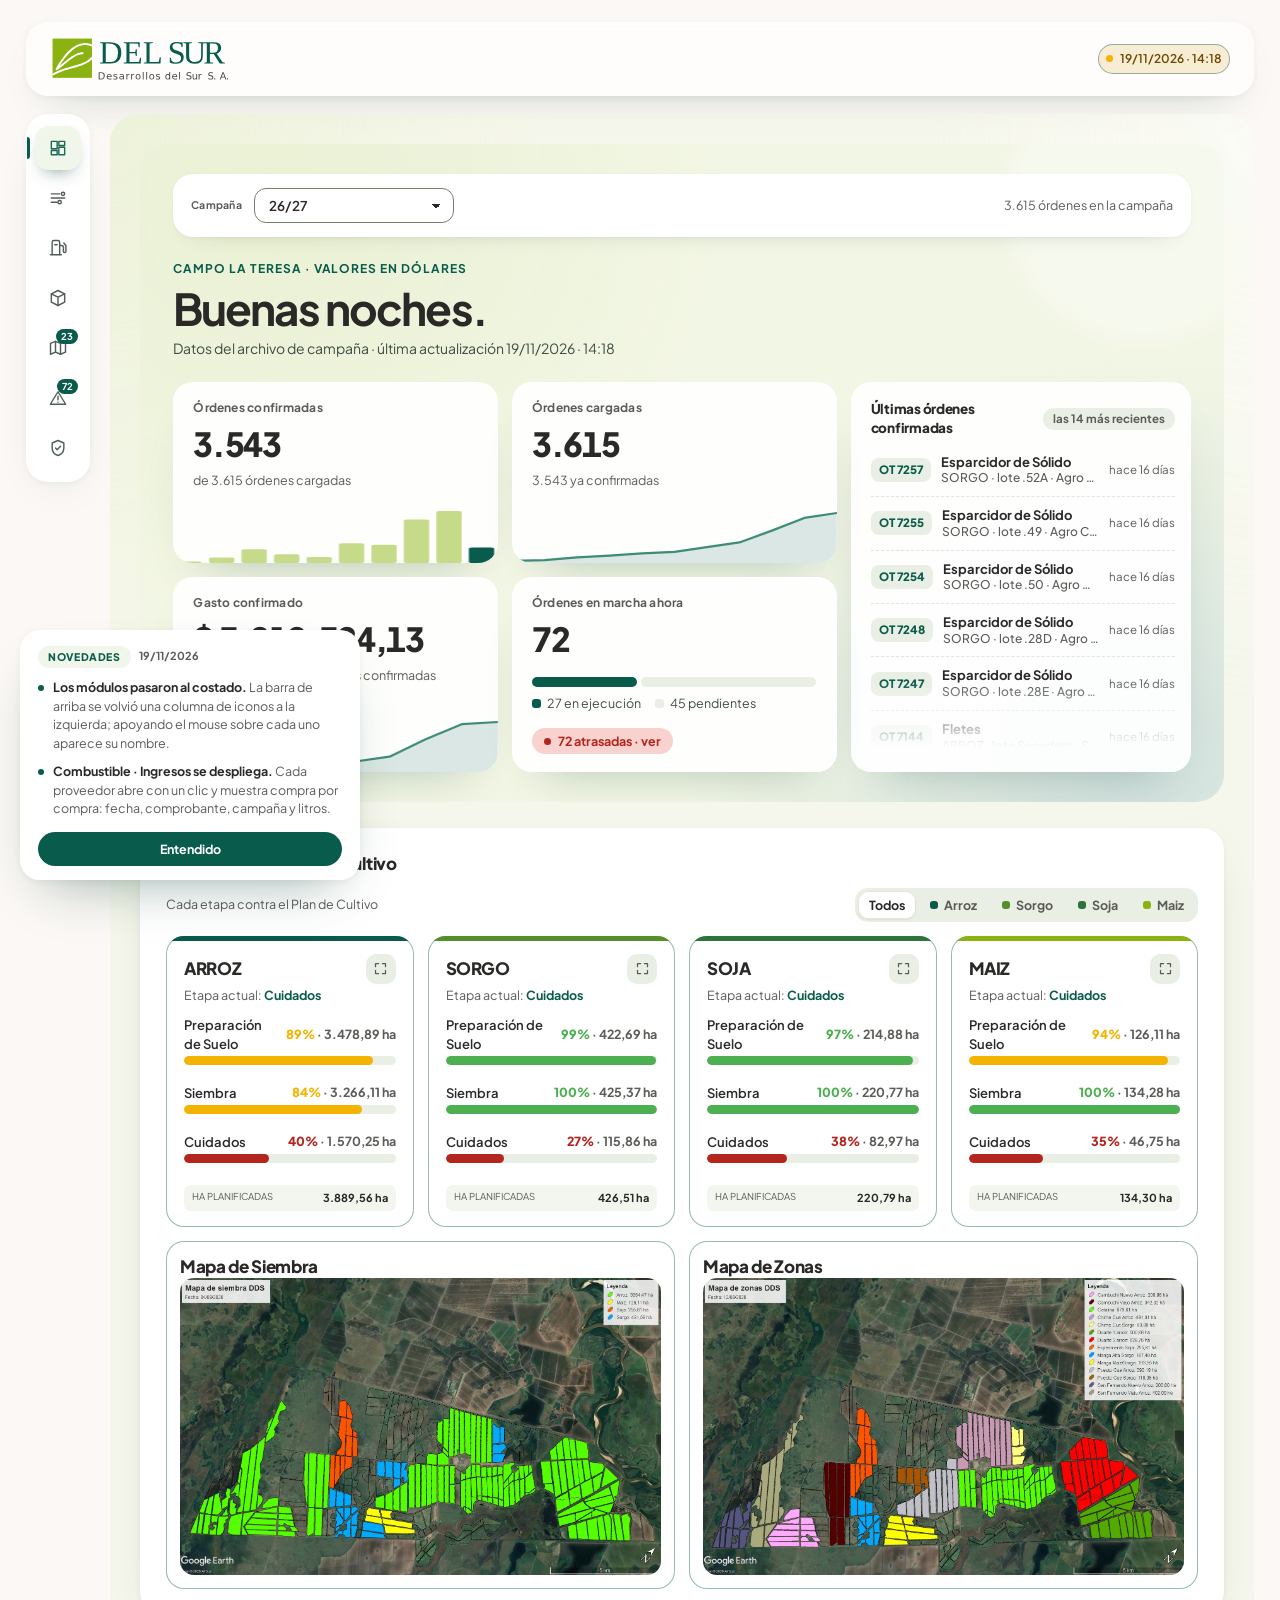
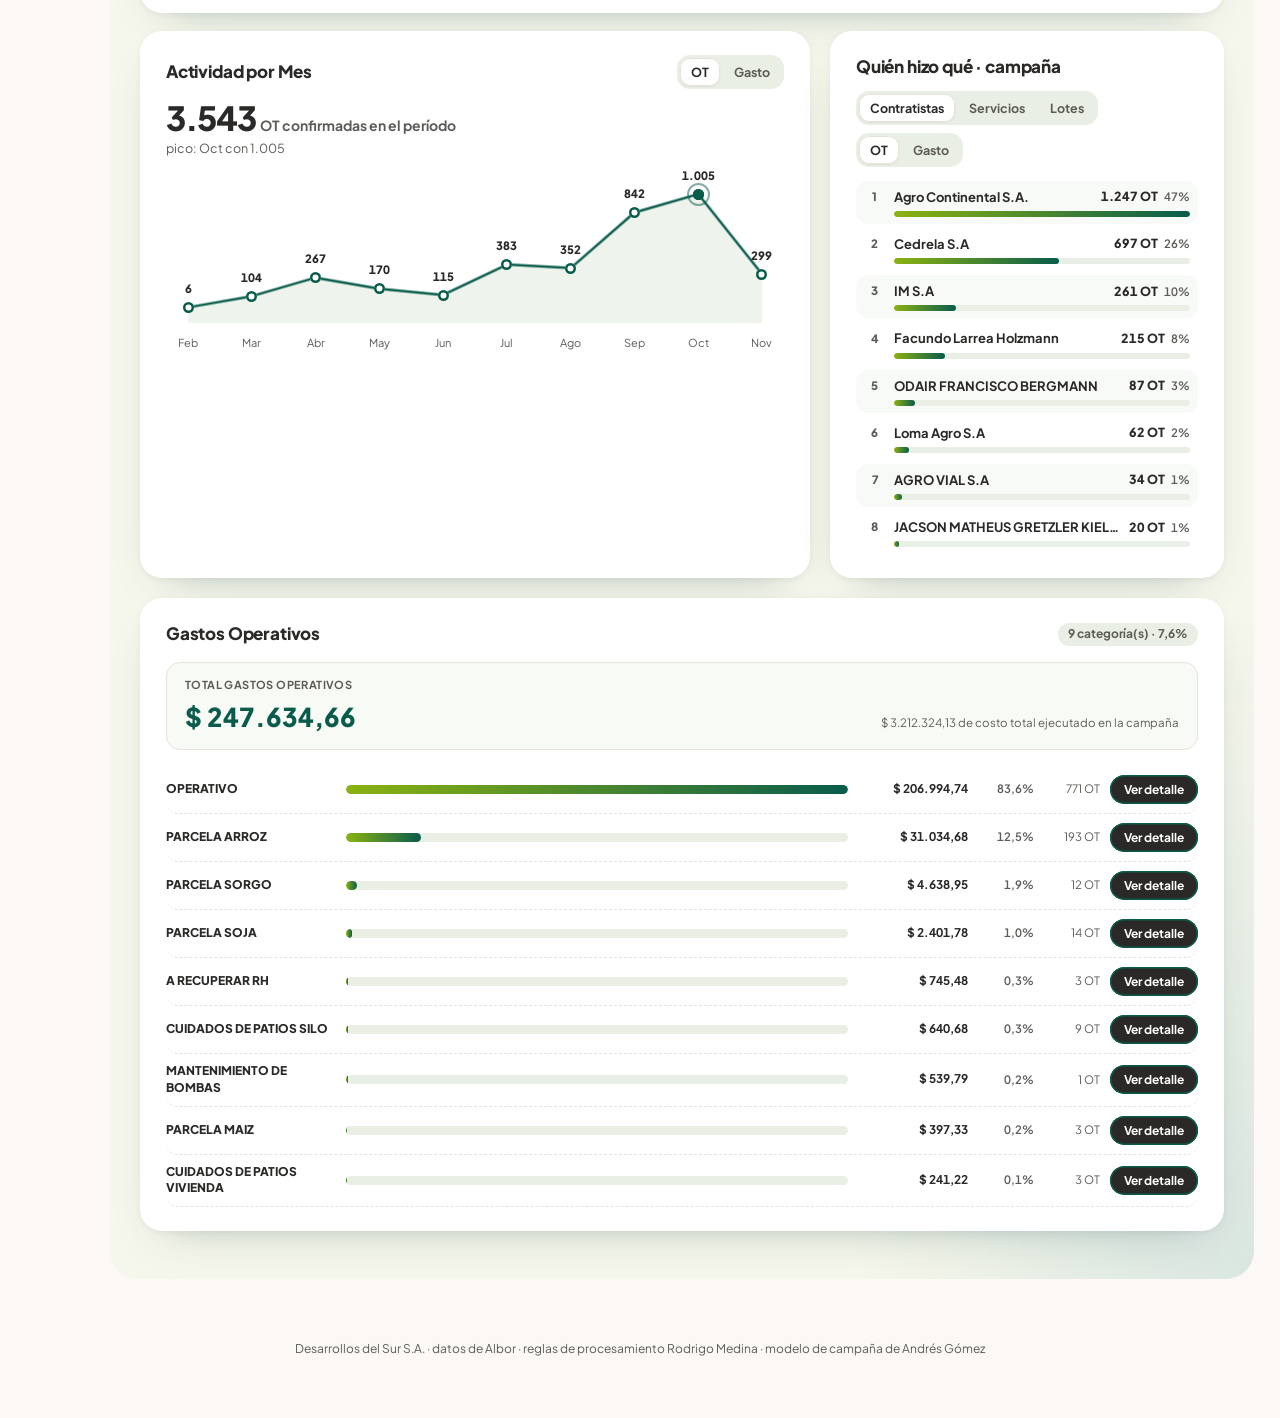
==== commit 2071b66e: "Auditoria usa las mismas tarjetas de KPI que el resto del tablero Era el unico modulo que dibujaba s" ====
--- a/index.html
+++ b/index.html
@@ -555,7 +555,7 @@
       <div class="ip-aviso hidden" id="ip-aviso"></div>
       <div class="ip-aviso hidden" id="ip-aviso-pendientes"></div>
       <div class="panel sub"><h3>Seguimiento de Receta</h3>
-        <div class="rc-resumen" id="ip-receta"></div></div>
+        <div class="kpis" id="ip-receta"></div></div>
       <div class="panel sub"><h3>Cantidad Utilizada por Unidad de Medida</h3>
         <div class="scroll"><table><thead><tr><th>Unidad de Medida</th><th class="tr">Insumos Distintos</th><th class="tr">Cantidad Utilizada</th><th class="tr">Costo Total</th></tr></thead><tbody id="ip-unidades"></tbody></table></div></div>
       <div class="panel hero-panel"><h3>Resumen por Lote</h3>
@@ -573,7 +573,7 @@
       <div class="sb-acciones" id="sb-acciones"></div>
       <div class="ip-aviso" id="sb-aviso"></div>
       <div class="panel sub"><h3>Resumen</h3>
-        <div class="rc-resumen" id="sb-kpis"></div></div>
+        <div class="kpis" id="sb-kpis"></div></div>
       <div class="panel hero-panel"><h3>Siembra declarada en la parcela vs. OT confirmadas <span id="sb-sub"></span></h3>
         <div class="scroll scroll-tall"><table class="ldt"><thead><tr>
           <th>Lote</th><th>Cultivo</th>
--- a/css/auditoria.css
+++ b/css/auditoria.css
@@ -88,13 +88,15 @@
    del dashboard. "Sobre receta" y "Bajo receta" son hechos matemáticos, no faltas — mientras el
    negocio no defina una tolerancia agronómica, se distinguen por color pero ninguno se marca como
    incorrecto. Los colores salen de la misma paleta que ya usa el resto del dashboard. */
-.rc-resumen{display:flex;flex-wrap:wrap;gap:8px;align-items:stretch;padding:2px 0}
-.rc-chip{flex:1 1 130px;border:1px solid var(--line);border-radius:var(--radius-sm);padding:9px 12px;background:var(--card);display:flex;flex-direction:column;gap:2px;cursor:default}
-.rc-chip .rc-n{font-size:19px;font-weight:800;line-height:1;font-variant-numeric:tabular-nums}
-.rc-chip .rc-l{font-size:10.5px;font-weight:700;color:var(--muted);text-transform:uppercase;letter-spacing:.3px}
-.rc-con{border-color:#bcd6ae}   .rc-con   .rc-n{color:var(--u-ha)}
-.rc-sobre{border-color:#e0c08a} .rc-sobre .rc-n{color:#8a5b00}
-.rc-sin{border-color:var(--line)}  .rc-sin  .rc-n{color:var(--muted)}
+/* Las tarjetas de .rc-chip (cifra de 19px, borde de color, 130px de base) se retiraron el
+   19/11/2026: los dos resúmenes de Auditoría —Seguimiento de Receta y Siembra por Parcela— pasaron
+   a usar las .kpi del resto del tablero, que es lo que pidió el usuario. Era la única pieza del
+   dashboard que dibujaba una cifra destacada de otra forma, y hacía que el módulo se leyera como
+   si fuera de otro sistema. El color de severidad no se perdió: viaja en .kpi-g/.kpi-y/.kpi-o/
+   .kpi-gris, los mismos que usan Combustible, Insumos y Alertas.
+   Lo que sí queda es .rc-nodisp, el aviso de "recetas no disponibles", que no es una tarjeta.
+   Ocupa la fila entera: su contenedor ahora es una grilla de cuatro columnas. */
+.rc-nodisp{grid-column:1/-1}
 .rc-nodisp{font-size:12px;color:#6b5300;background:#fdf7e6;border:1px solid var(--y);border-radius:var(--radius-sm);padding:10px 14px;line-height:1.5}
 
 /* Fila de encabezados del detalle: hacen falta ahora que el detalle tiene 7 columnas distintas
--- a/css/shell.css
+++ b/css/shell.css
@@ -488,10 +488,8 @@
 /* Avisos y recuadros informativos. */
 .ip-aviso,.rc-nodisp{border:0;box-shadow:inset 0 0 0 1px var(--border-y);border-radius:var(--radius-md)}
 .errbanner{border:0;box-shadow:inset 0 0 0 1px var(--r);border-radius:var(--radius-md)}
-.rc-chip{border:0;box-shadow:var(--ring-1-fuerte);border-radius:var(--radius-sm);background:var(--surface-1)}
-.rc-con{box-shadow:inset 0 0 0 1px var(--border-g)}
-.rc-sobre{box-shadow:inset 0 0 0 1px var(--border-y)}
-.rc-tol{box-shadow:inset 0 0 0 1px var(--border-g-soft)}
+/* .rc-chip y sus tres variantes de color salieron el 19/11/2026 junto con las tarjetas propias
+   de Auditoria: ese modulo ahora usa las .kpi del resto del tablero. */
 
 /* Overlay de carga y lightbox. */
 #overlay{background:var(--bg)}
@@ -897,7 +895,7 @@
 tr.tot>td{background:var(--surface-3)!important;border-top:0!important}
 td.mono,td .mono{font-variant-numeric:tabular-nums}
 .scroll{border-radius:14px}
-.chip,.tag,.rc-chip{border-radius:99px!important}
+.chip,.tag{border-radius:99px!important}
 tr.dethead>td{background:var(--bg)!important;color:var(--muted)}
 
 /* --- pie --- */
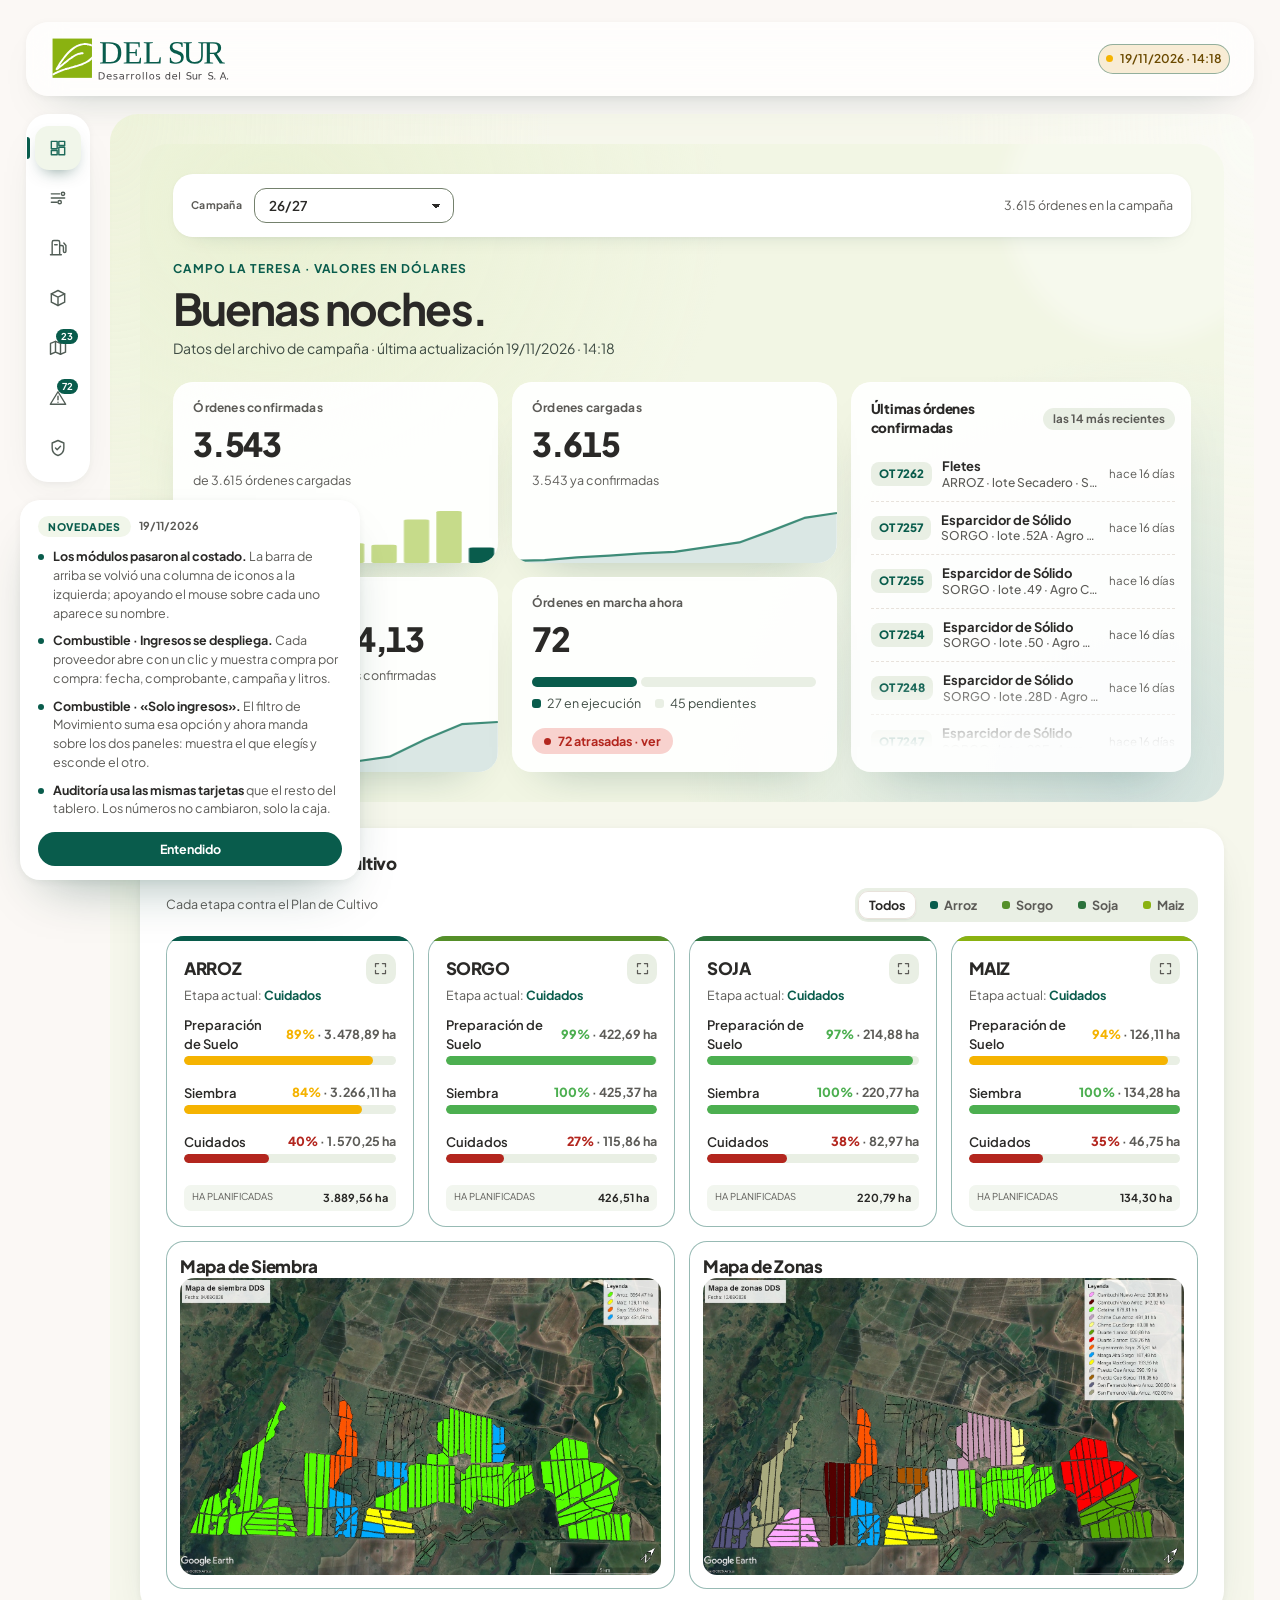
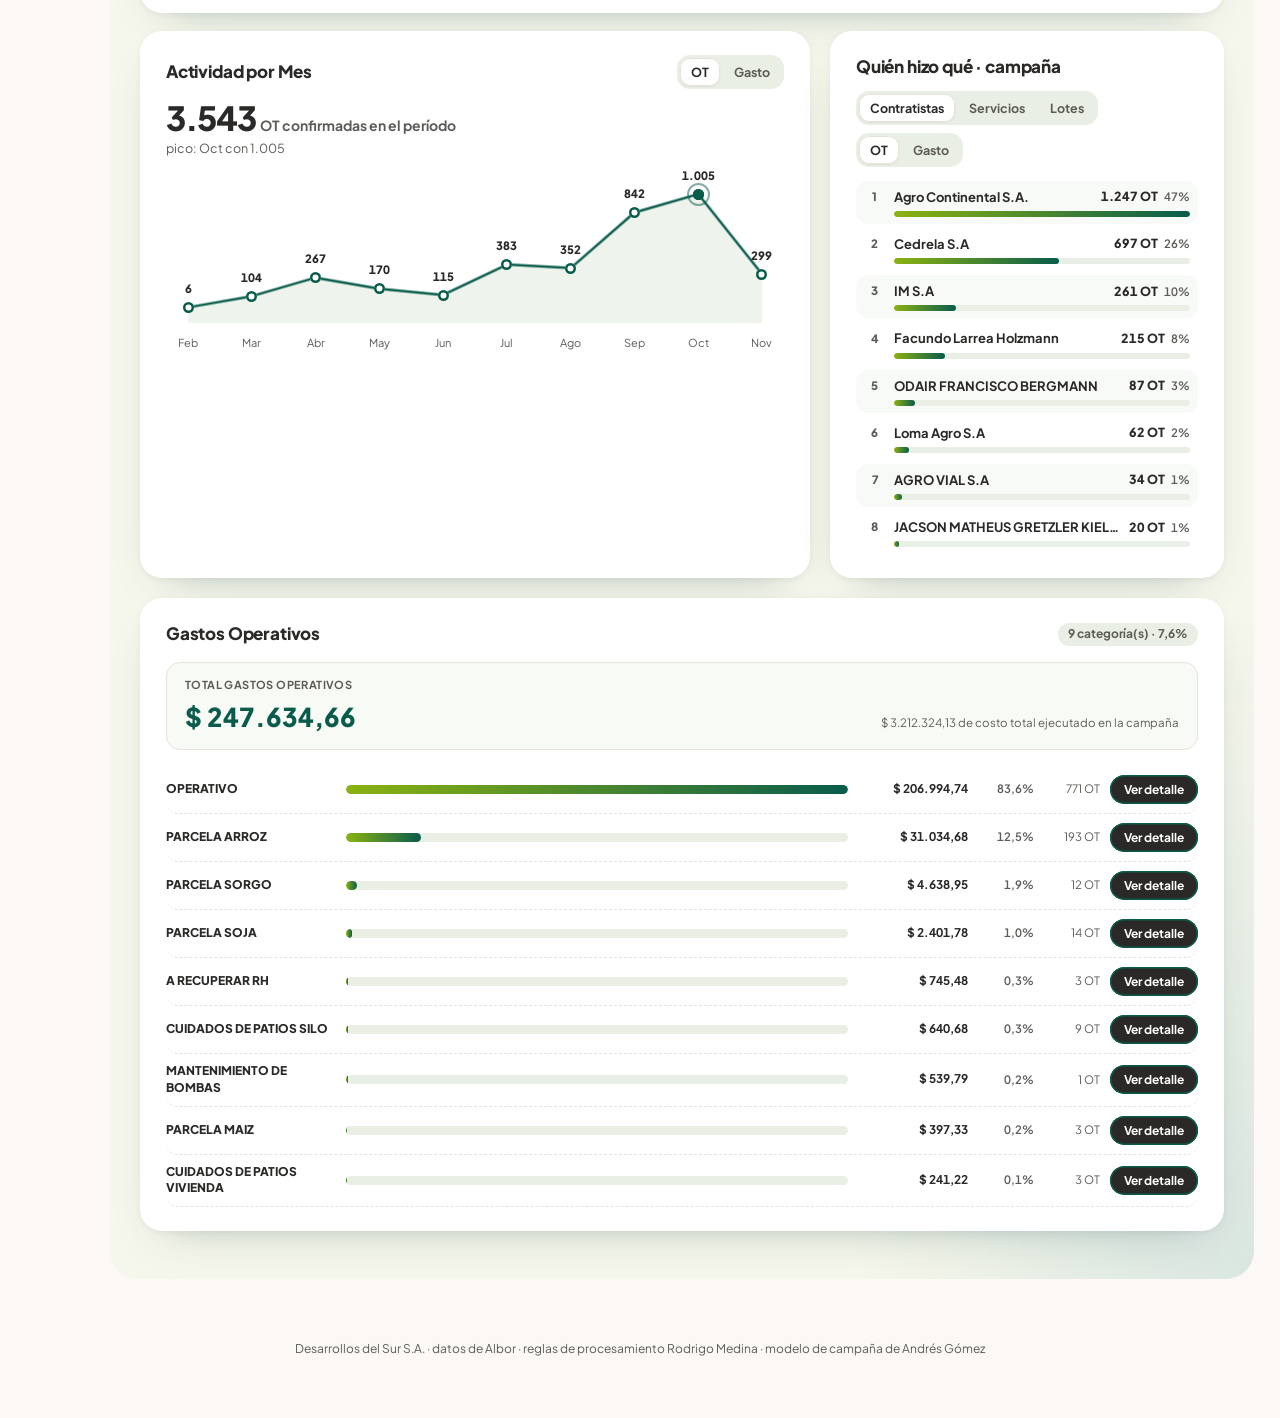
==== commit 63484b80: "Combustible: el filtro de Movimiento suma «Solo ingresos» Era lo que pedia el usuario cuando dijo "a" ====
--- a/index.html
+++ b/index.html
@@ -354,6 +354,7 @@
       <label for="ctipo">Movimiento</label>
       <select id="ctipo">
         <option value="ALL">Todos</option>
+        <option value="ingreso">Solo ingresos</option>
         <option value="consumo">Solo consumo</option>
         <option value="prestamo">Solo préstamos</option>
         <option value="devolucion">Solo devoluciones</option>
@@ -370,7 +371,7 @@
       <p class="rep-pie" id="comb-rep-pie"></p>
     </div>
     <div class="kpis" id="comb-balance"></div>
-    <div class="panel sub"><h3>Ingresos</h3>
+    <div class="panel sub" id="comb-panel-ing"><h3>Ingresos</h3>
       <div class="scroll"><table><thead><tr><th>Proveedor</th><th class="tr">Registros</th><th class="tr">Litros</th><th class="tr">Participación</th><th class="tr">%</th></tr></thead><tbody id="combingbody"></tbody></table></div></div>
     <!-- Consumo: la columna no es "Tercero" sino "Uso / Detalle". El texto sale de la atribución
          por niveles que resuelve js/data/combustible.js (OT vinculada -> observación de la OT;
@@ -383,7 +384,7 @@
          cronológicamente, de la más antigua a la más reciente (ahí se lee la cronología de ese
          equipo). La fecha no es una columna: se lee al desplegar la fila, junto al movimiento al
          que pertenece. -->
-    <div class="panel sub"><h3>Consumo <span id="comb-uso-sub"></span></h3>
+    <div class="panel sub" id="comb-panel-uso"><h3>Consumo <span id="comb-uso-sub"></span></h3>
       <div class="scroll"><table><thead><tr><th>Uso / Detalle</th><th class="tr">Movimientos</th><th class="tr">Consumo</th><th class="tr">Participación</th><th class="tr">%</th></tr></thead><tbody id="combbody"></tbody></table></div></div>
   </section>
 
@@ -647,6 +648,10 @@
       a la izquierda; apoyando el mouse sobre cada uno aparece su nombre.</li>
     <li><b>Combustible · Ingresos se despliega.</b> Cada proveedor abre con un clic y muestra
       compra por compra: fecha, comprobante, campaña y litros.</li>
+    <li><b>Combustible · «Solo ingresos».</b> El filtro de Movimiento suma esa opción y ahora
+      manda sobre los dos paneles: muestra el que elegís y esconde el otro.</li>
+    <li><b>Auditoría usa las mismas tarjetas</b> que el resto del tablero. Los números no
+      cambiaron, solo la caja.</li>
   </ul>
   <button type="button" class="novedades-ok" id="novedades-ok">Entendido</button>
 </aside>
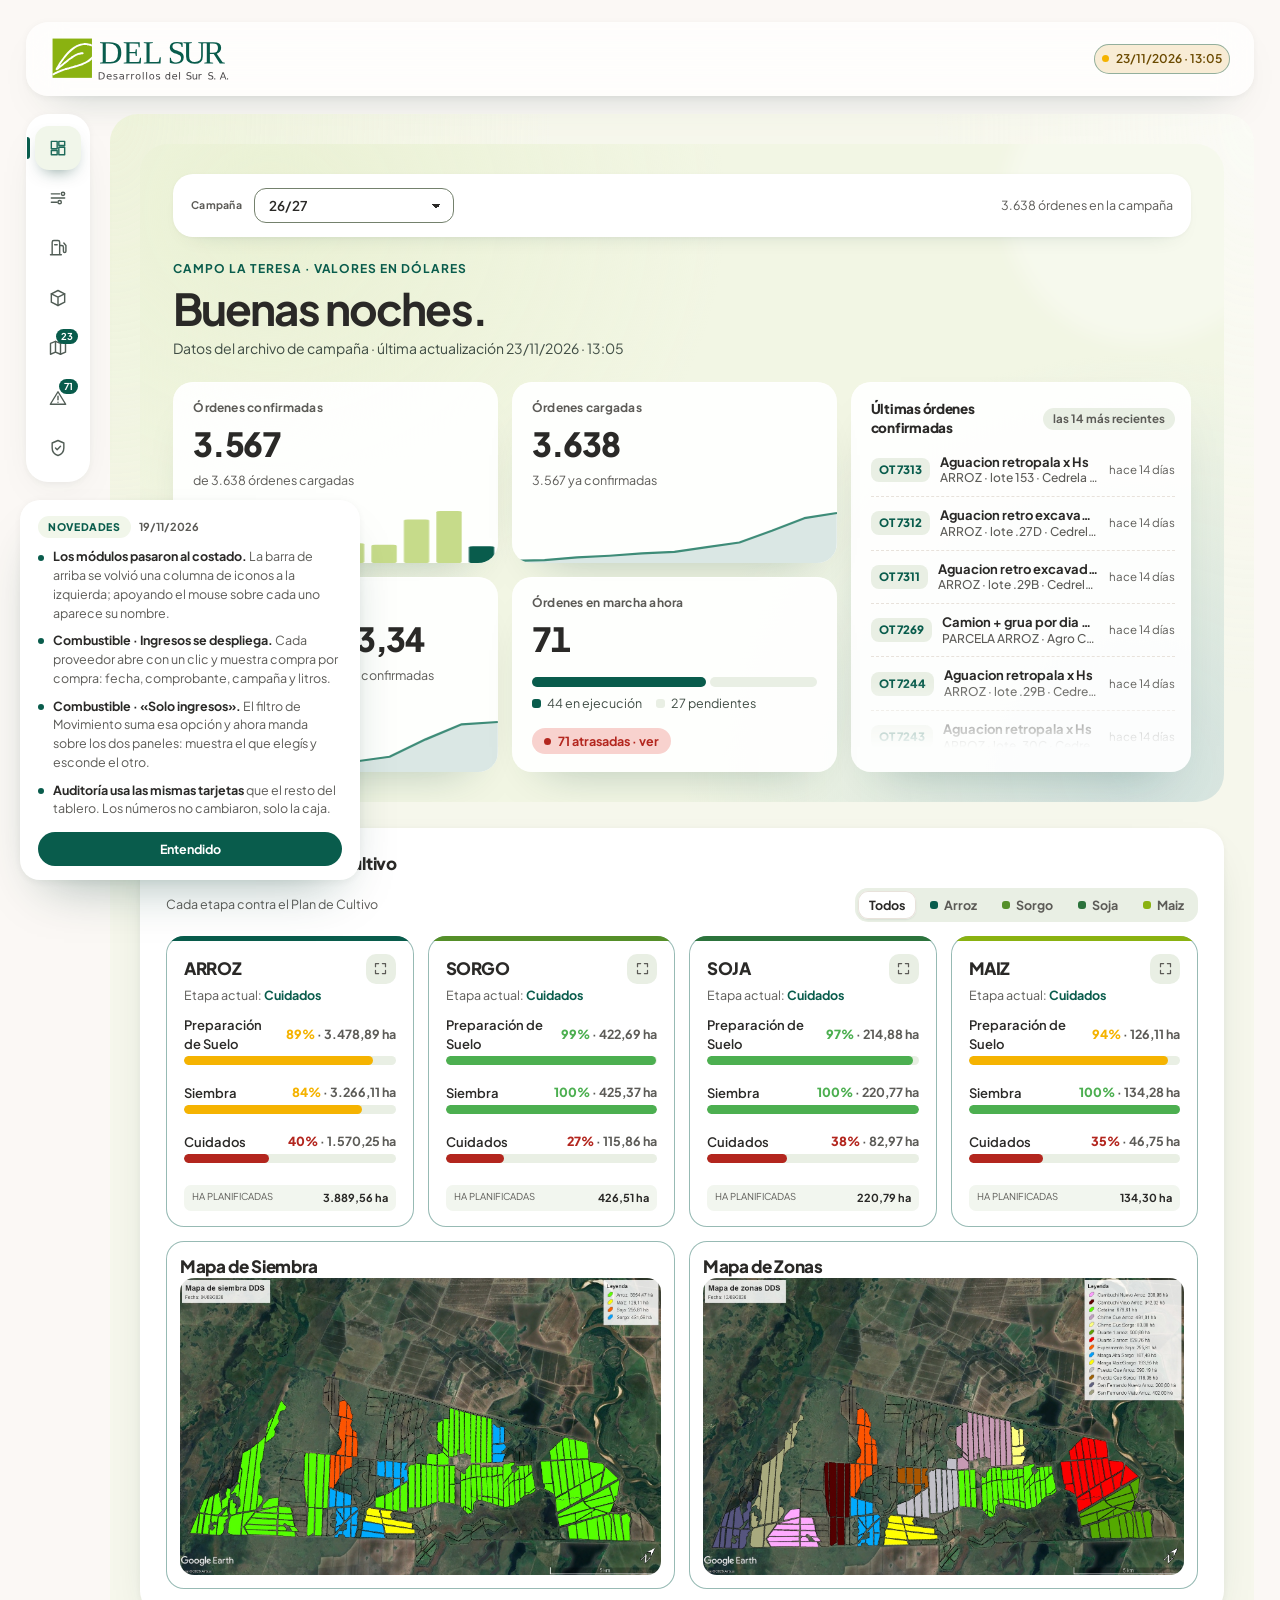
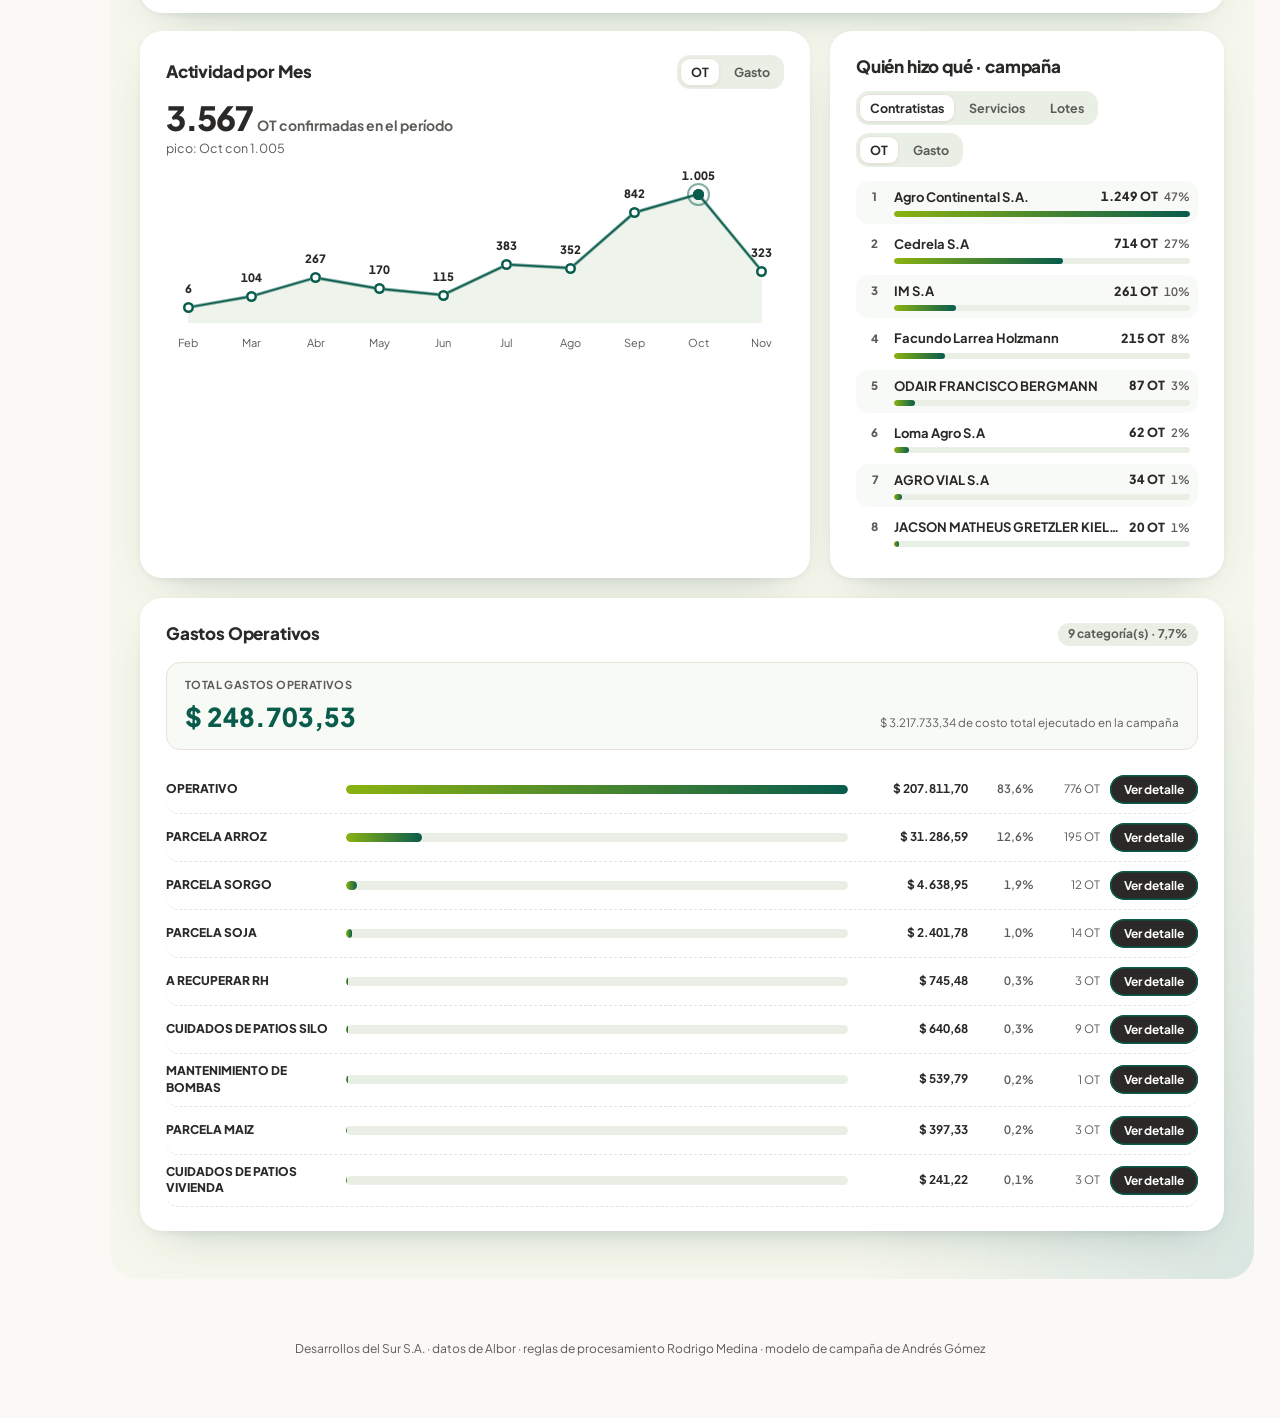
==== commit 5a45e280: "Control de Hectareas: panel de OT con la labor cambiada Corregir una carga en Albor no dejaba rastro" ====
--- a/index.html
+++ b/index.html
@@ -468,6 +468,13 @@
       <div class="scroll"><table><thead><tr><th>Cultivo</th><th>Lote</th><th>Labor</th><th class="tr">Ha Plan</th><th class="tr">Suma OT</th><th class="tr">Dif. Ha</th><th class="tr">% Exceso</th></tr></thead><tbody id="rep"></tbody></table></div></div>
     <div class="panel"><h3>Lotes inhabilitados · Detalle de OT y Labores <span id="cancel-sub"></span></h3>
       <div class="scroll"><table><thead><tr><th>Cultivo</th><th>Lote</th></tr></thead><tbody id="cancel"></tbody></table></div></div>
+    <!-- OT a las que les cambiaron la labor entre la exportacion anterior del .xlsx y la actual.
+         NO se calcula en el tablero: viene resuelto en data/exceso-baseline.json (ver
+         tools/baseline.mjs), porque para saberlo hay que tener abiertas las dos exportaciones y aca
+         solo se ve la actual. Existe para dejar rastro de las correcciones de carga hechas en Albor,
+         que si no se pierden en cuanto se pisa el archivo. -->
+    <div class="panel"><h3>OT con la Labor Cambiada desde la Exportación Anterior <span id="camb-sub"></span></h3>
+      <div class="scroll"><table><thead><tr><th>OT</th><th>Cultivo</th><th>Lote</th><th>Decía</th><th>Dice ahora</th></tr></thead><tbody id="camb"></tbody></table></div></div>
     <div class="panel"><h3>OT sin Correspondencia en el Plan de Cultivo <span id="sinrtk-sub"></span></h3>
       <div class="scroll"><table><thead><tr><th>OT</th><th>Cultivo</th><th>Lote</th><th>Actividad</th><th>Labor / Servicio</th><th class="tr">Ha Cargadas</th><th>Estado</th></tr></thead><tbody id="sinrtk"></tbody></table></div></div>
   </section>
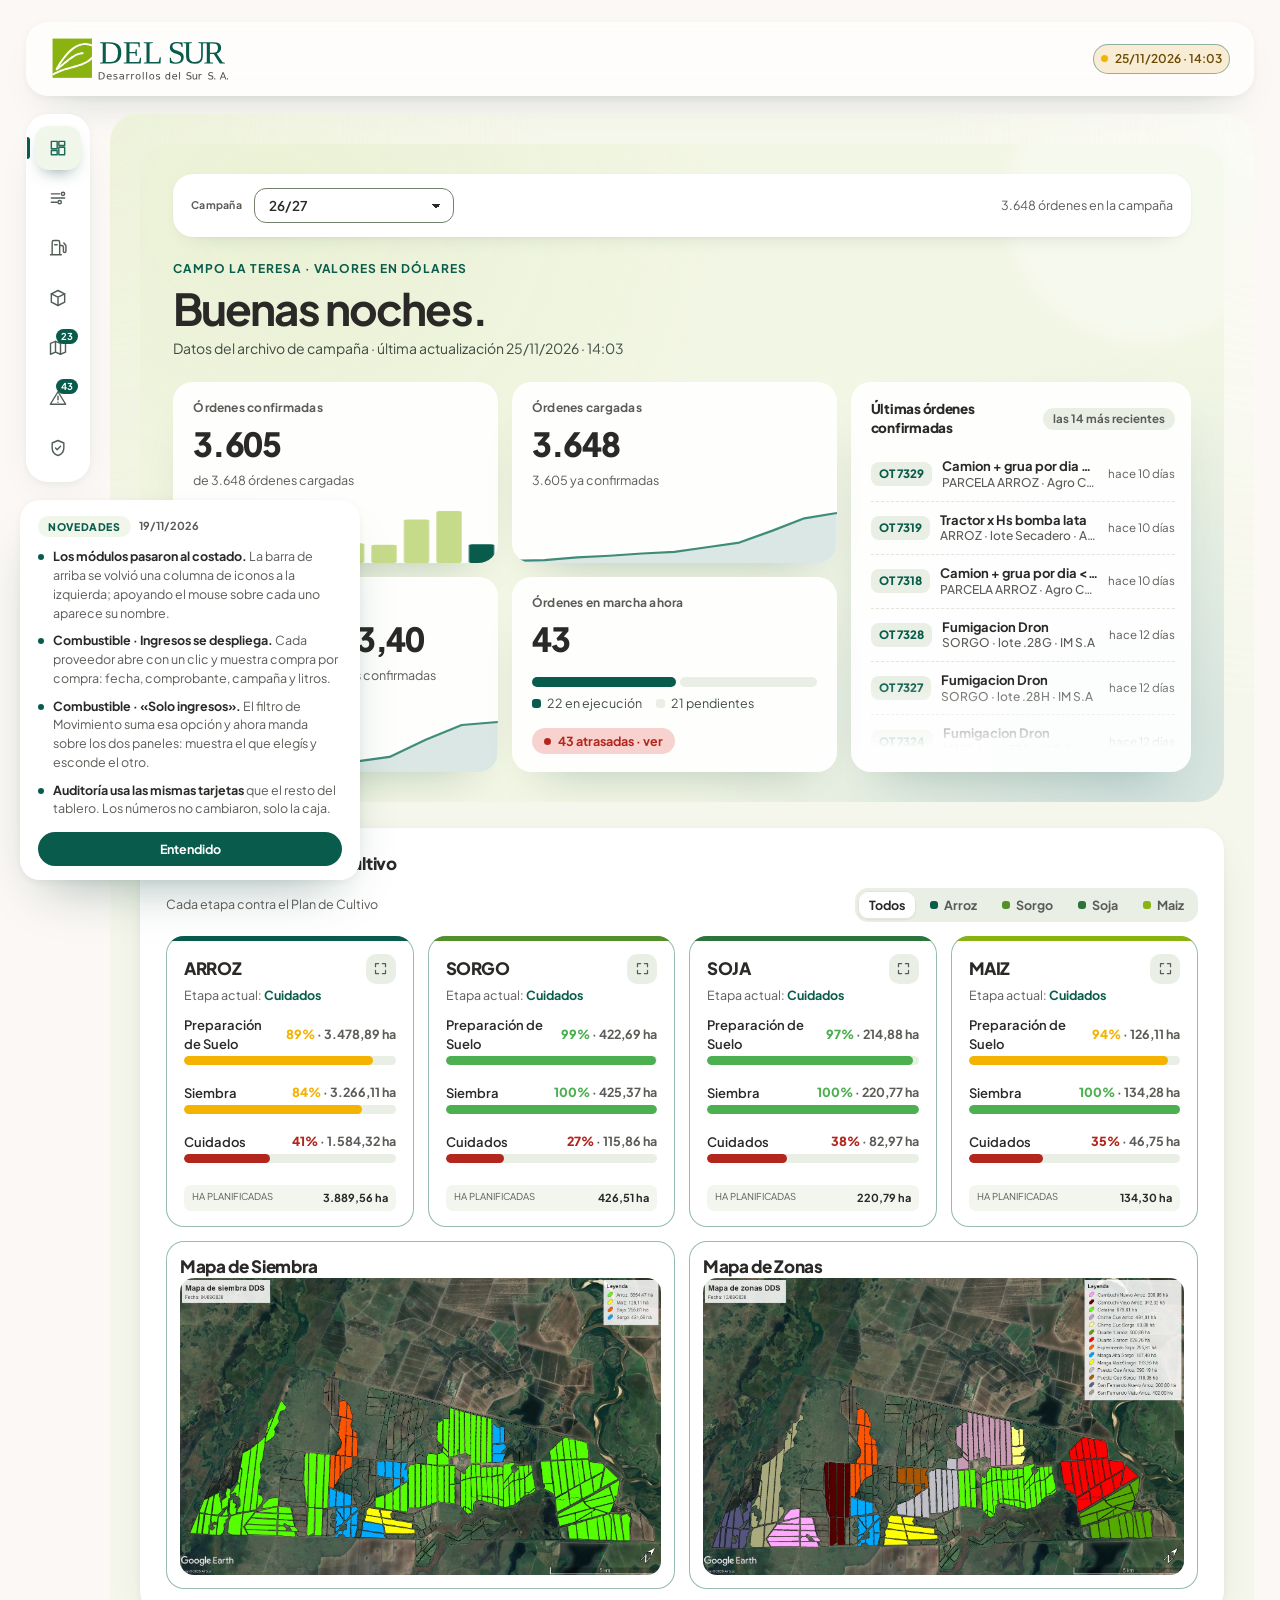
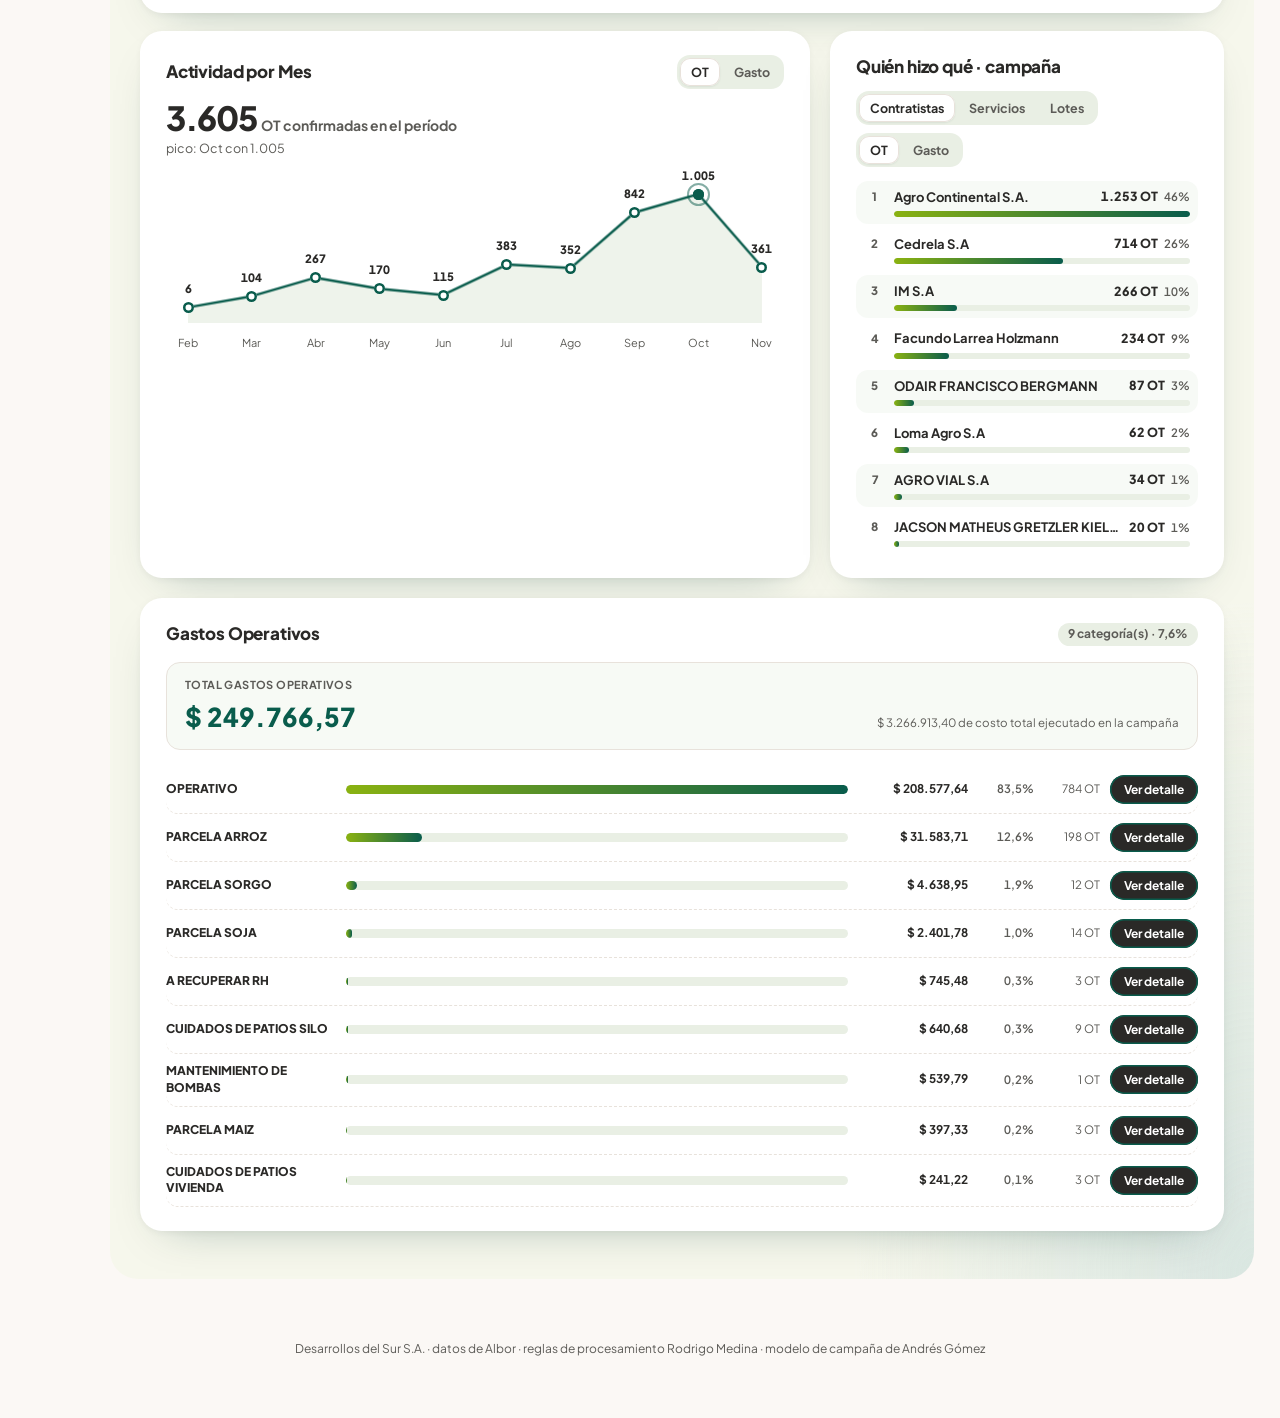
==== commit 471c5c55: "Control de Hectareas: el panel de labor cambiada pasa a ser historial Mostraba solo las correcciones" ====
--- a/index.html
+++ b/index.html
@@ -468,13 +468,18 @@
       <div class="scroll"><table><thead><tr><th>Cultivo</th><th>Lote</th><th>Labor</th><th class="tr">Ha Plan</th><th class="tr">Suma OT</th><th class="tr">Dif. Ha</th><th class="tr">% Exceso</th></tr></thead><tbody id="rep"></tbody></table></div></div>
     <div class="panel"><h3>Lotes inhabilitados · Detalle de OT y Labores <span id="cancel-sub"></span></h3>
       <div class="scroll"><table><thead><tr><th>Cultivo</th><th>Lote</th></tr></thead><tbody id="cancel"></tbody></table></div></div>
-    <!-- OT a las que les cambiaron la labor entre la exportacion anterior del .xlsx y la actual.
+    <!-- HISTORIAL de OT a las que les cambiaron la labor, acumulado durante toda la campania.
          NO se calcula en el tablero: viene resuelto en data/exceso-baseline.json (ver
          tools/baseline.mjs), porque para saberlo hay que tener abiertas las dos exportaciones y aca
          solo se ve la actual. Existe para dejar rastro de las correcciones de carga hechas en Albor,
-         que si no se pierden en cuanto se pisa el archivo. -->
-    <div class="panel"><h3>OT con la Labor Cambiada desde la Exportación Anterior <span id="camb-sub"></span></h3>
-      <div class="scroll"><table><thead><tr><th>OT</th><th>Cultivo</th><th>Lote</th><th>Decía</th><th>Dice ahora</th></tr></thead><tbody id="camb"></tbody></table></div></div>
+         que si no se pierden en cuanto se pisa el archivo.
+         Acumula: cada subida SUMA sus correcciones a las anteriores en vez de reemplazarlas, y cada
+         fila dice con que exportacion se detecto. Antes mostraba solo la ultima subida, y entonces
+         una correccion dejaba de verse a la semana siguiente: justo al reves de lo que sirve, porque
+         vale como antecedente toda la campania. A diferencia de los avisos de "nuevo" de los paneles
+         de arriba, que si son la foto de la ultima subida. -->
+    <div class="panel"><h3>Historial de OT con la Labor Cambiada <span id="camb-sub"></span></h3>
+      <div class="scroll"><table><thead><tr><th>OT</th><th>Cultivo</th><th>Lote</th><th>Decía</th><th>Dice ahora</th><th>Detectado</th></tr></thead><tbody id="camb"></tbody></table></div></div>
     <div class="panel"><h3>OT sin Correspondencia en el Plan de Cultivo <span id="sinrtk-sub"></span></h3>
       <div class="scroll"><table><thead><tr><th>OT</th><th>Cultivo</th><th>Lote</th><th>Actividad</th><th>Labor / Servicio</th><th class="tr">Ha Cargadas</th><th>Estado</th></tr></thead><tbody id="sinrtk"></tbody></table></div></div>
   </section>
@@ -493,8 +498,6 @@
     </div>
     <div class="kpis" id="al-kpis"></div>
     <div class="panel"><h3>OT Pendientes y En Ejecución <span id="al-sub"></span></h3>
-      <!-- Cada fila se despliega desde el caret de OT y muestra su observacion completa, con el
-           mismo patron de interaccion que el Detalle por Servicio. -->
       <div class="scroll"><table><thead><tr><th>Atraso</th><th>OT</th><th>Actividad</th><th>Servicio</th><th>Lote</th><th>Cultivo</th><th>Contratista</th><th>Estado</th><th>F. Teórica</th></tr></thead><tbody id="al"></tbody></table></div></div>
   </section>
 
--- a/css/alertas.css
+++ b/css/alertas.css
@@ -6,19 +6,6 @@
 .al-o{background:#fbdec0}
 .al-r{background:#f8d2ce}
 
-/* Detalle desplegable de cada OT. Repite el gesto visual de Servicios (fila clicable, caret y un
-   bloque secundario debajo), pero aca no duplica las columnas que ya estan en la fila: agrega la
-   observacion completa, que es el dato operativo que faltaba en Alertas. */
-tr.al-fila{cursor:pointer}
-tr.al-fila:hover td{filter:brightness(.98)}
-tr.al-fila.open td{box-shadow:inset 0 -2px 0 rgba(44,94,45,.18)}
-tr.al-det>td{background:#f7faf5;padding:10px 12px}
-.al-det-tit{font-size:11px;color:var(--muted);font-weight:700;text-transform:uppercase;
-  letter-spacing:.3px;margin-bottom:8px}
-.al-det-obs{font-size:12px;line-height:1.5;color:var(--text)}
-.al-det-obs>b{display:block;font-size:10px;text-transform:uppercase;letter-spacing:.3px;
-  color:var(--muted);margin-bottom:3px}
-
 /* Boton de descarga de la imagen de atrasadas. Reusa .prob-link (problemas.css), como la barra de
    accion de Siembra por Parcela: el mismo boton de contorno que ya usa el resto del tablero. Acá
    solo se lo acomoda en la fila de filtros, pegado al borde derecho, y se le da el estado
--- a/css/auditoria.css
+++ b/css/auditoria.css
@@ -172,4 +172,10 @@
 .sb-acciones{display:flex;align-items:center;gap:10px;flex-wrap:wrap;margin-bottom:14px}
 .sb-acciones .sb-albor{margin-top:0;text-decoration:none;font-size:12px;padding:7px 16px}
 .sb-acciones .sb-ext{font-weight:700;margin-left:2px}
+/* Resiembra en la celda de labores: se muestra pero NO suma superficie (ver construirAuditoriaSiembra).
+   Va en gris y mas chica que las labores que si suman, para que se lea como la nota al pie que es y
+   no como una linea mas del total. */
+.sb-resiembra{color:var(--muted);font-size:11px;font-style:italic}
+.sb-resiembra .pu-ud{font-style:normal}
+
 .sb-acciones-nota{font-size:11px;color:var(--muted)}
